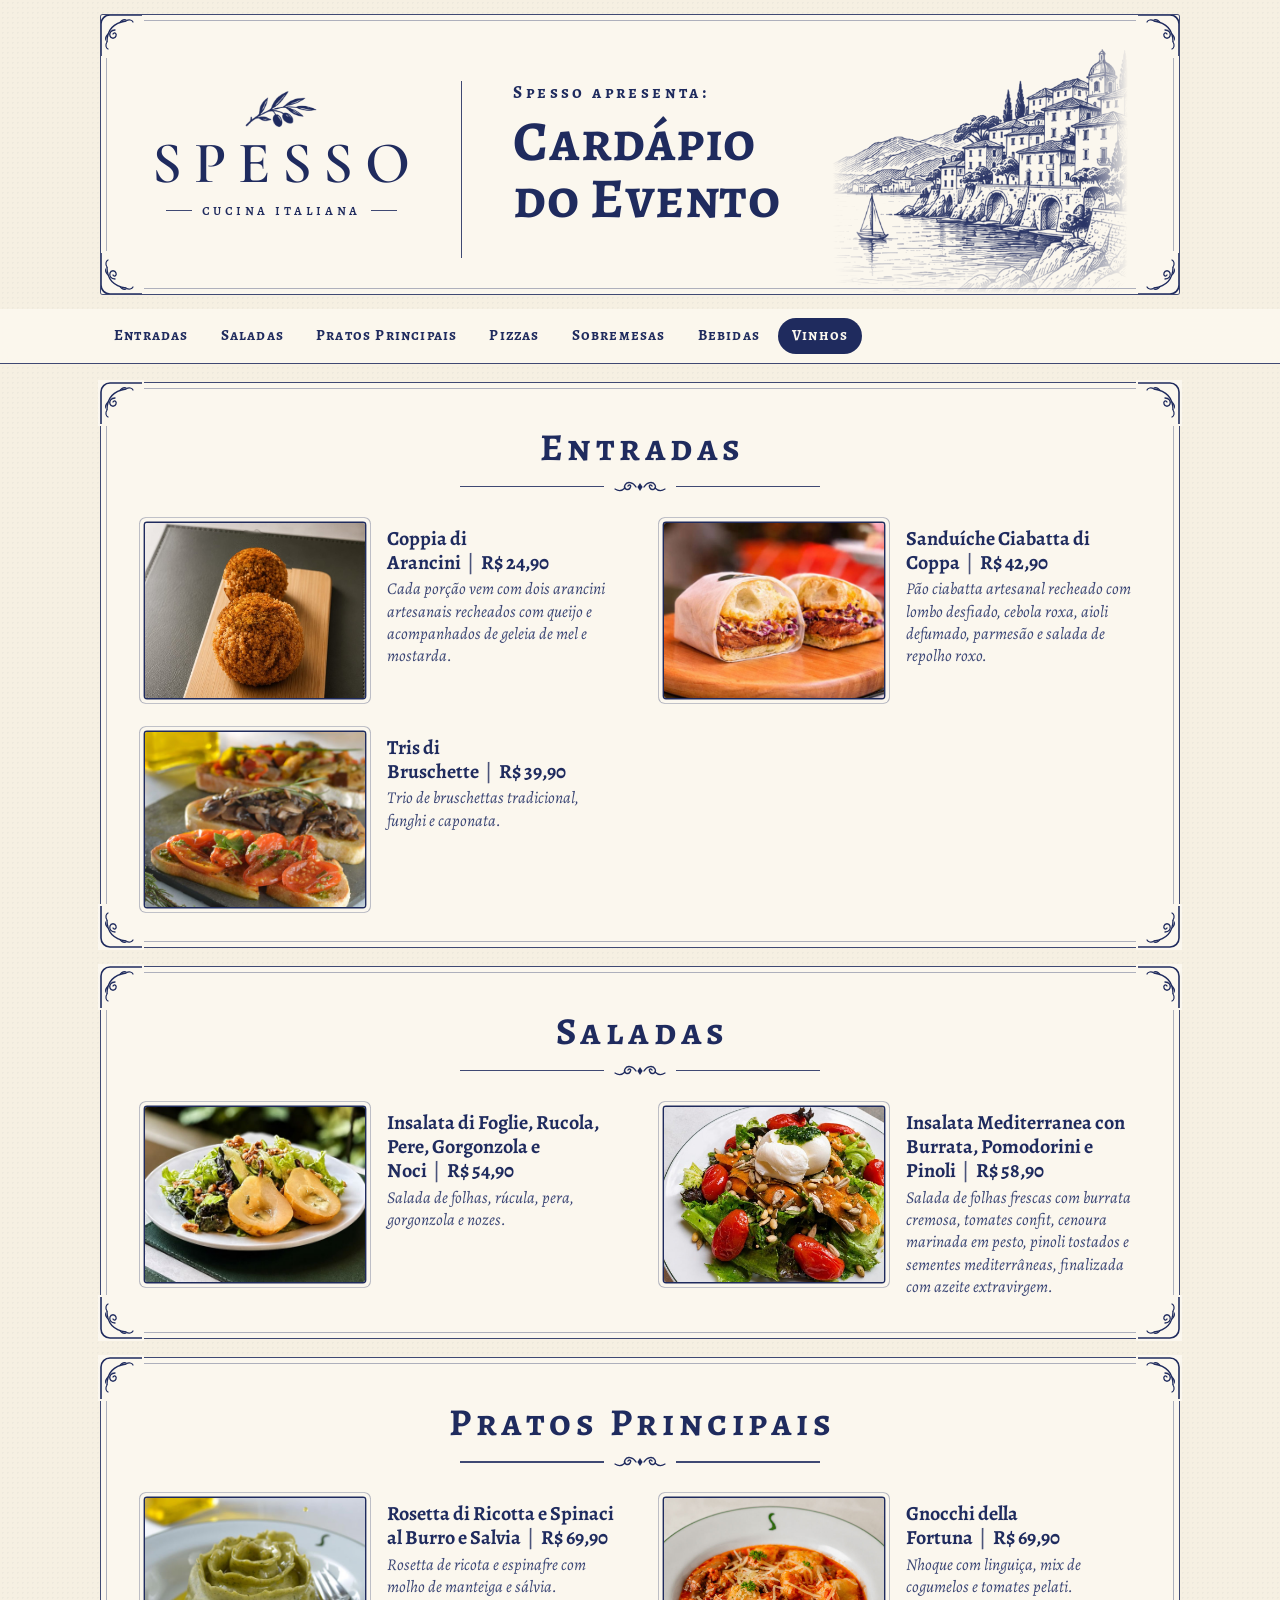
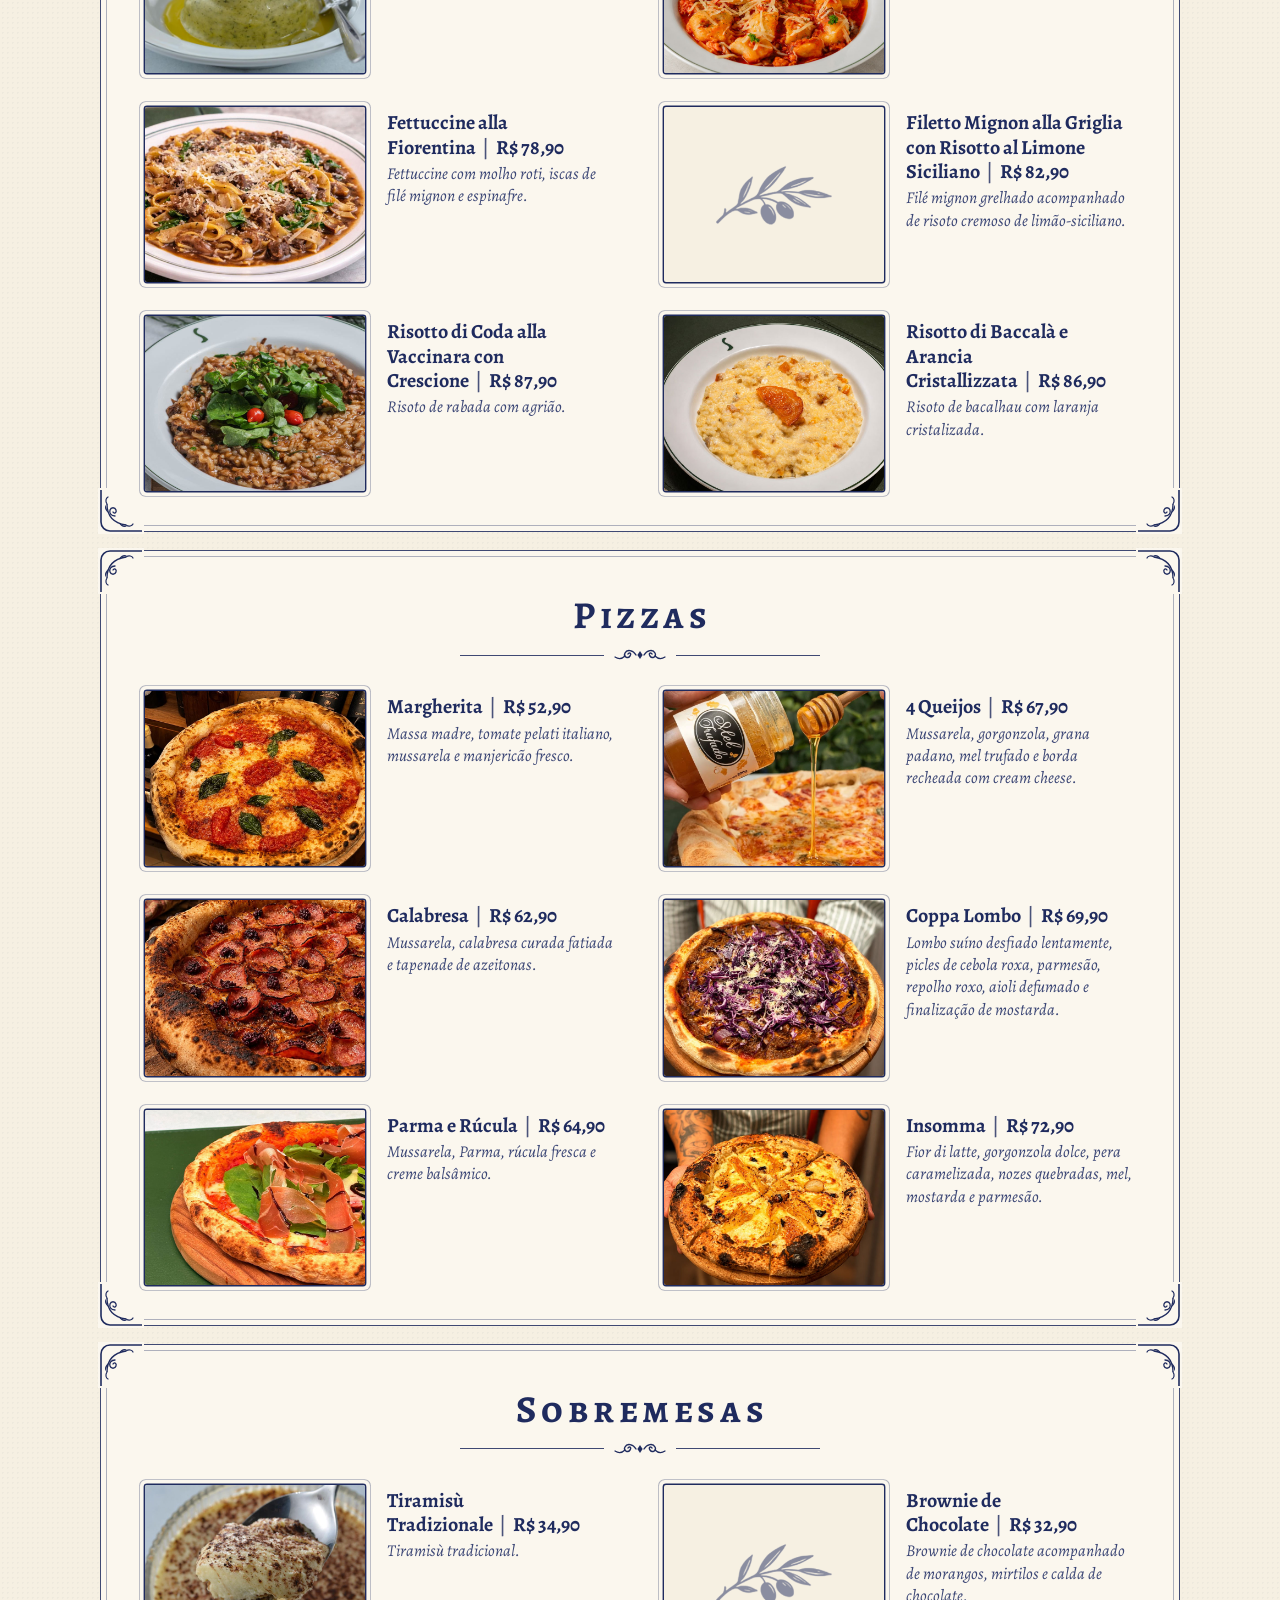
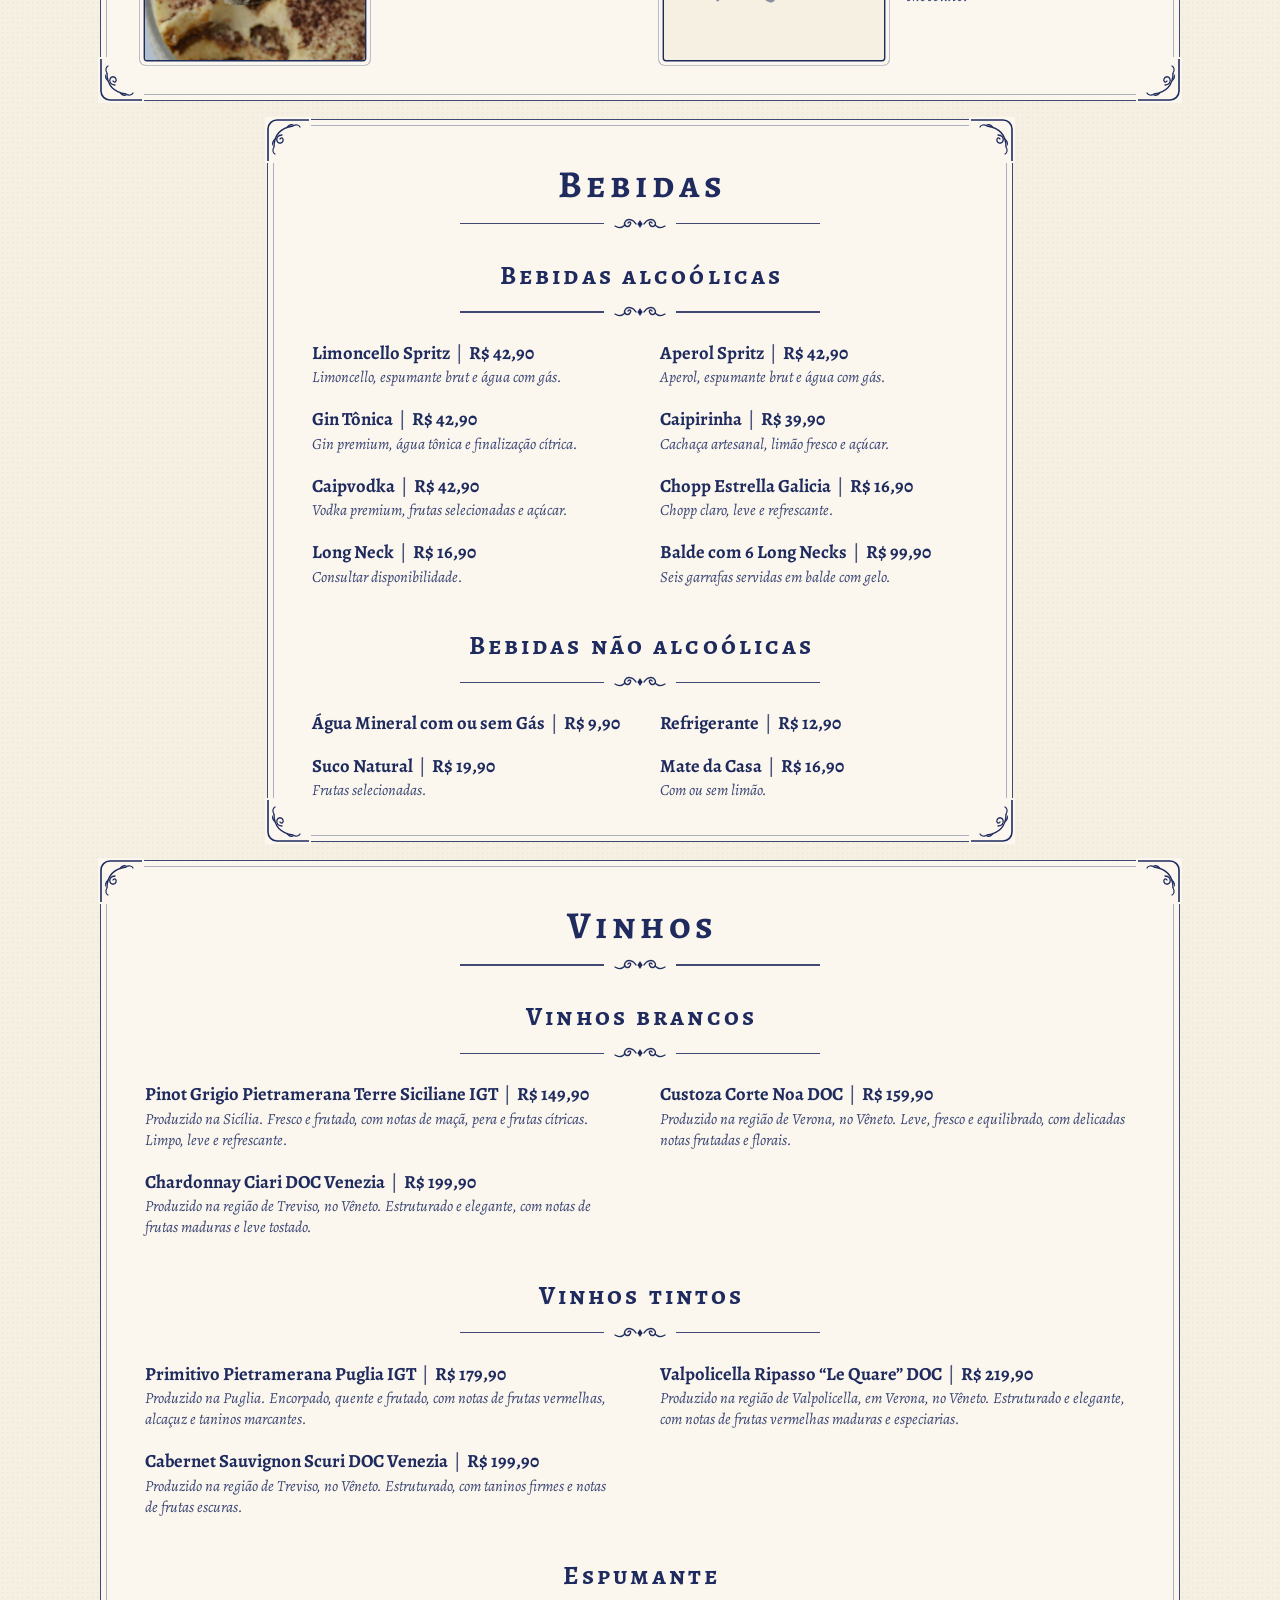
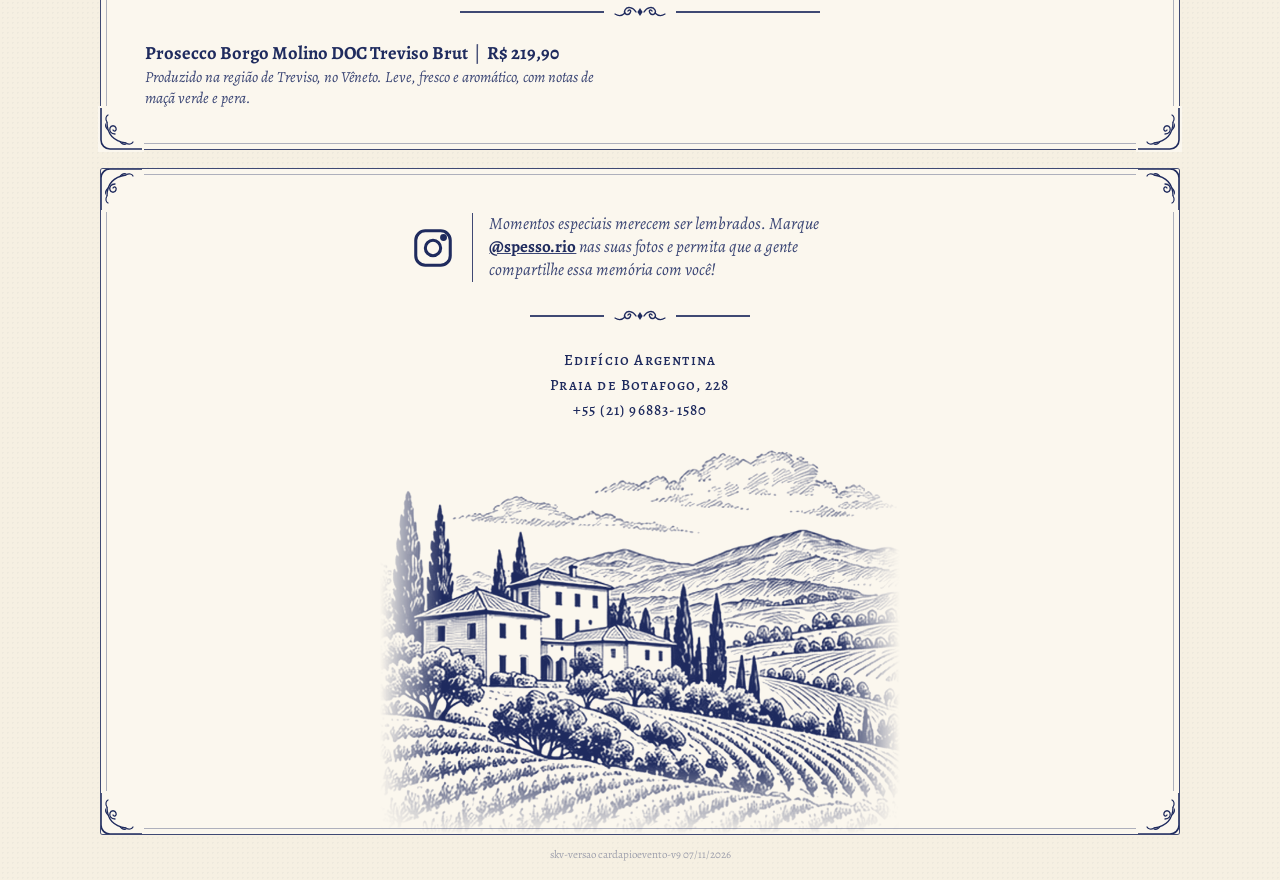
==== cardapioevento/index.html @ ce9cac27 "Cardápio do evento: no computador a capa vira faixa baixa e o menu aparece na primeira tela Co-Autho" ====
<!DOCTYPE html>
<html lang="pt-BR">
<head>
<meta charset="UTF-8"/>
<meta name="viewport" content="width=device-width,initial-scale=1,viewport-fit=cover"/>
<title>Cardápio do Evento · Spesso Cucina</title>
<meta name="description" content="Cardápio do evento no Spesso Cucina Italiana — entradas, saladas, pratos principais, pizzas, sobremesas, bebidas e vinhos."/>
<meta property="og:title" content="Cardápio do Evento · Spesso Cucina Italiana"/>
<meta property="og:description" content="Entradas, saladas, massas, risotos, pizzas, sobremesas, bebidas e vinhos."/>
<meta property="og:image" content="https://spesso.com.br/cardapioevento/img/fettuccine-fiorentina.jpg"/>
<meta name="theme-color" content="#FBF7EE"/>
<link rel="icon" href="data:image/svg+xml,<svg xmlns='http://www.w3.org/2000/svg' viewBox='0 0 100 100'><text y='.9em' font-size='90'>🍋</text></svg>"/>
<link rel="preconnect" href="https://fonts.googleapis.com"/>
<link rel="preconnect" href="https://fonts.gstatic.com" crossorigin/>
<link href="https://fonts.googleapis.com/css2?family=Alegreya:ital,wght@0,500;0,700;1,400;1,500&family=Alegreya+SC:wght@500;700&family=Cormorant+Garamond:wght@600&display=swap" rel="stylesheet"/>
<style>
:root{
  --ink:#1F2B5E; --ink-soft:#3B4675; --paper:#FBF7EE; --paper-2:#F6F0E2; --rule:rgba(31,43,94,.85);
}
*{box-sizing:border-box;margin:0;padding:0;}
html{scroll-behavior:smooth;scroll-padding-top:62px;-webkit-text-size-adjust:100%;}
body{font-family:'Alegreya',Georgia,serif;background:var(--paper-2);color:var(--ink);line-height:1.4;-webkit-tap-highlight-color:transparent;
  background-image:radial-gradient(rgba(31,43,94,.035) 1px,transparent 1px);background-size:5px 5px;}
a{color:inherit;}
img{display:block;max-width:100%;height:auto;}
svg{display:block;}
.vh{position:absolute;width:1px;height:1px;overflow:hidden;clip:rect(0 0 0 0);white-space:nowrap;}

/* ---------- painel com moldura, como as colunas do impresso ---------- */
.painel{position:relative;background:var(--paper);border:1.6px solid var(--rule);border-radius:3px;
  margin:0 auto;padding:44px clamp(18px,4vw,44px) 40px;max-width:1080px;}
.painel::before{content:"";position:absolute;inset:5px;border:.6px solid rgba(31,43,94,.35);pointer-events:none;border-radius:2px;}
.canto{position:absolute;width:46px;height:46px;color:var(--ink);background:var(--paper);}
.canto.tl{top:-3px;left:-3px;} .canto.tr{top:-3px;right:-3px;transform:scaleX(-1);}
.canto.bl{bottom:-3px;left:-3px;transform:scaleY(-1);} .canto.br{bottom:-3px;right:-3px;transform:scale(-1);}

.divisor{display:flex;align-items:center;gap:10px;color:var(--ink);margin:10px auto 0;max-width:360px;}
.divisor::before,.divisor::after{content:"";flex:1;height:1.4px;background:var(--rule);}
.divisor svg{width:52px;height:16px;flex:none;}

/* ---------- capa ---------- */
.capa{padding:14px 12px 0;}
.capa .painel{text-align:center;padding:40px 18px 0;overflow:hidden;}
.oliveira{width:104px;margin:0 auto 6px;}
.marca{font-family:'Cormorant Garamond',serif;font-weight:600;font-size:clamp(46px,12vw,72px);letter-spacing:.2em;line-height:1;margin-right:-.2em;}
.sub{display:flex;align-items:center;justify-content:center;gap:10px;font-family:'Alegreya SC',serif;font-weight:500;
  font-size:clamp(13px,3.4vw,16px);letter-spacing:.24em;margin-top:6px;}
.sub::before,.sub::after{content:"";width:26px;height:1.2px;background:var(--rule);}
.capa .divisor{margin-top:26px;max-width:220px;}
.apresenta{font-family:'Alegreya SC',serif;font-weight:700;font-size:clamp(14px,3.6vw,17px);letter-spacing:.2em;margin-top:26px;}
.capa h1{font-family:'Alegreya SC',serif;font-weight:700;font-size:clamp(40px,11vw,68px);line-height:1.02;letter-spacing:.01em;margin-top:14px;}
.vila{width:min(560px,108%);max-width:none;margin:18px 0 0 50%;transform:translateX(-50%);
  -webkit-mask-image:linear-gradient(to right,transparent,#000 14%,#000 86%,transparent),linear-gradient(to bottom,#000 80%,transparent);
  -webkit-mask-composite:source-in;mask-image:linear-gradient(to right,transparent,#000 14%,#000 86%,transparent),linear-gradient(to bottom,#000 80%,transparent);mask-composite:intersect;}

/* computador: capa vira uma faixa baixa, com o cardápio logo abaixo */
@media(min-width:860px){
  .capa .painel{display:grid;grid-template-columns:1fr auto 1.15fr;align-items:center;column-gap:clamp(24px,4vw,56px);
    padding:30px clamp(28px,4vw,56px) 0;min-height:0;}
  .capa .cm{padding-bottom:30px;}
  .capa .oliveira{width:78px;}
  .capa .marca{font-size:clamp(46px,4.6vw,62px);}
  .capa .sub{white-space:nowrap;font-size:clamp(11px,1.15vw,15px);}
  .capa .d1,.capa .d2{display:none;}
  .capa .ct{padding:0 0 30px clamp(24px,4vw,56px);border-left:1.4px solid var(--rule);text-align:left;}
  .capa .apresenta{margin-top:0;}
  .capa h1{font-size:clamp(40px,4.4vw,58px);margin-top:8px;}
  .capa .vila{grid-column:3;grid-row:1;justify-self:end;align-self:end;width:min(330px,100%);margin:0;transform:none;opacity:.95;}
  .capa .ct{grid-column:2;grid-row:1;}
  .capa .cm{grid-column:1;grid-row:1;}
}
@media(min-width:860px) and (max-width:1060px){.capa .vila{width:min(260px,100%);}}

/* ---------- abas ---------- */
.abas{position:sticky;top:0;z-index:20;background:rgba(251,247,238,.95);backdrop-filter:blur(8px);-webkit-backdrop-filter:blur(8px);
  border-bottom:1.4px solid var(--rule);margin-top:14px;}
.abas .in{max-width:1104px;margin:0 auto;display:flex;gap:4px;overflow-x:auto;padding:9px 12px;scrollbar-width:none;}
.abas .in::-webkit-scrollbar{display:none;}
.abas a{flex:none;text-decoration:none;font-family:'Alegreya SC',serif;font-weight:700;font-size:15px;letter-spacing:.08em;
  padding:6px 13px 7px;border-radius:999px;border:1.2px solid transparent;white-space:nowrap;transition:background .15s ease,color .15s ease;}
.abas a.on{background:var(--ink);color:var(--paper);}
@media(hover:hover){.abas a:not(.on):hover{border-color:var(--ink);}}

/* ---------- seções ---------- */
main{padding:18px 12px 0;display:flex;flex-direction:column;gap:18px;}
.titulo{text-align:center;}
.titulo h2{font-family:'Alegreya SC',serif;font-weight:700;font-size:clamp(28px,7.4vw,38px);letter-spacing:.12em;line-height:1.1;margin-right:-.12em;}
.titulo + .lista{margin-top:28px;}
.subtitulo{margin-top:40px;}
.subtitulo h3{font-family:'Alegreya SC',serif;font-weight:700;font-size:clamp(21px,5.6vw,26px);letter-spacing:.12em;text-align:center;margin-right:-.12em;}
.subtitulo + .lista{margin-top:22px;}

.lista{display:grid;grid-template-columns:1fr;gap:30px;}
@media(min-width:720px){.lista{grid-template-columns:1fr 1fr;gap:34px 40px;}}
.lista.texto{gap:18px;}
@media(min-width:720px){.lista.texto{gap:20px 40px;}}

.prato .foto{position:relative;aspect-ratio:800/637;overflow:hidden;border-radius:2px;margin-bottom:12px;
  box-shadow:0 0 0 1.4px var(--ink),0 0 0 5px var(--paper),0 0 0 5.8px rgba(31,43,94,.35);}
.prato .foto img{width:100%;height:100%;object-fit:cover;}
.prato h4{font-weight:700;font-size:20px;line-height:1.22;}
.prato h4 .pr{white-space:nowrap;}
.prato h4 .sep{font-weight:500;margin:0 .32em;opacity:.8;}
.prato p{font-style:italic;font-size:16.5px;line-height:1.35;color:var(--ink-soft);margin-top:3px;}
.lista.texto .prato h4{font-size:18.5px;}
.lista.texto .prato p{font-size:15.5px;}
.prato .foto.vazia{display:none;}

/* computador: linhas de cardápio em duas colunas, foto ao lado do texto */
@media(min-width:860px){
  .lista.fotos{grid-template-columns:1fr 1fr;gap:34px 48px;}
  .lista.fotos .prato{display:grid;grid-template-columns:clamp(170px,19vw,220px) 1fr;grid-template-rows:auto 1fr;column-gap:22px;align-items:start;}
  .lista.fotos .prato .foto{grid-row:1 / span 2;margin:0;}
  .lista.fotos .prato h4,.lista.fotos .prato p{grid-column:2;}
  .lista.fotos .prato h4{padding-top:4px;}
  .prato .foto.vazia{display:flex;align-items:center;justify-content:center;background:var(--paper-2);}
  .prato .foto.vazia img{width:58%;height:auto;opacity:.5;object-fit:contain;}
}

/* ---------- rodapé ---------- */
.fecho{padding:18px 12px calc(18px + env(safe-area-inset-bottom));}
.fecho .painel{text-align:center;padding-bottom:0;overflow:hidden;}
.insta{display:flex;align-items:center;justify-content:center;gap:16px;max-width:460px;margin:0 auto;text-align:left;
  font-style:italic;font-size:17px;line-height:1.35;color:var(--ink-soft);}
.insta svg{width:46px;height:46px;flex:none;color:var(--ink);}
.insta b{font-style:normal;font-weight:700;color:var(--ink);}
.insta .barra{width:1.4px;align-self:stretch;background:var(--rule);flex:none;}
.endereco{font-family:'Alegreya SC',serif;font-weight:500;letter-spacing:.08em;font-size:15px;margin-top:26px;display:flex;flex-direction:column;gap:4px;}
.endereco a{text-decoration:none;}
.vinhedo{width:min(520px,112%);max-width:none;margin:18px 0 0 50%;transform:translateX(-50%);
  -webkit-mask-image:linear-gradient(to right,transparent,#000 12%,#000 88%,transparent),linear-gradient(to bottom,#000 82%,transparent);
  -webkit-mask-composite:source-in;mask-image:linear-gradient(to right,transparent,#000 12%,#000 88%,transparent),linear-gradient(to bottom,#000 82%,transparent);mask-composite:intersect;}
.ver{text-align:center;font-size:11px;opacity:.4;margin-top:12px;}
</style>
</head>
<body>

<!-- ornamentos reutilizados -->
<svg width="0" height="0" style="position:absolute" aria-hidden="true">
  <defs>
    <symbol id="canto" viewBox="0 0 46 46">
      <path d="M3 44V12C3 7 7 3 12 3h32" fill="none" stroke="currentColor" stroke-width="1.6"/>
      <path d="M9 30c0-11 6-19 19-21" fill="none" stroke="currentColor" stroke-width="1.3"/>
      <path d="M17 18c-4 0-6 3-5 6s5 3 6 0-2-4-3-2" fill="none" stroke="currentColor" stroke-width="1.3" stroke-linecap="round"/>
      <path d="M9 30c-2 3-1 6 1 7M28 9c3-2 6-1 7 1" fill="none" stroke="currentColor" stroke-width="1.2" stroke-linecap="round"/>
      <path d="M21 11c2-4 6-5 8-3-3 0-5 1-8 3zM11 21c-4 2-5 6-3 8 0-3 1-5 3-8z" fill="currentColor"/>
    </symbol>
    <symbol id="flor" viewBox="0 0 52 16">
      <path d="M26 4l2.6 4L26 12l-2.6-4z" fill="currentColor"/>
      <path d="M22 8c-3-5-9-6-11-2s3 6 5 3-1-4-2-2" fill="none" stroke="currentColor" stroke-width="1.4" stroke-linecap="round"/>
      <path d="M30 8c3-5 9-6 11-2s-3 6-5 3 1-4 2-2" fill="none" stroke="currentColor" stroke-width="1.4" stroke-linecap="round"/>
      <path d="M11 9c-3 3-7 3-10 1M41 9c3 3 7 3 10 1" fill="none" stroke="currentColor" stroke-width="1.2" stroke-linecap="round"/>
    </symbol>
  </defs>
</svg>

<header class="capa">
  <div class="painel">
    <div class="cm">
      <img class="oliveira" src="img/oliveira.png" alt="" width="444" height="234"/>
      <div class="marca" aria-label="Spesso">SPESSO</div>
      <div class="sub">cucina italiana</div>
    </div>
    <div class="divisor d1"><svg><use href="#flor"/></svg></div>
    <div class="ct">
      <div class="apresenta">Spesso apresenta:</div>
      <h1>Cardápio<br/>do Evento</h1>
    </div>
    <div class="divisor d2" style="margin-top:20px"><svg><use href="#flor"/></svg></div>
    <img class="vila" src="img/vila.png" alt="Ilustração de uma vila italiana à beira-mar" width="900" height="756"/>
  </div>
</header>

<nav class="abas" aria-label="Categorias"><div class="in" id="abas"></div></nav>

<main id="cardapio"></main>

<footer class="fecho">
  <div class="painel">
    <div class="insta">
      <svg viewBox="0 0 24 24" fill="none" stroke="currentColor" stroke-width="1.6" aria-hidden="true"><rect x="3" y="3" width="18" height="18" rx="5"/><circle cx="12" cy="12" r="4"/><circle cx="17.5" cy="6.5" r="1" fill="currentColor"/></svg>
      <span class="barra"></span>
      <span>Momentos especiais merecem ser lembrados. Marque <a href="https://www.instagram.com/spesso.rio/" target="_blank" rel="noopener"><b>@spesso.rio</b></a> nas suas fotos e permita que a gente compartilhe essa memória com você!</span>
    </div>
    <div class="divisor" style="margin-top:26px;max-width:220px"><svg><use href="#flor"/></svg></div>
    <div class="endereco">
      <span>Edifício Argentina</span><span>Praia de Botafogo, 228</span>
      <a href="tel:+5521968831580">+55 (21) 96883-1580</a>
    </div>
    <img class="vinhedo" src="img/vinhedo.png" alt="Ilustração de um vinhedo italiano" width="896" height="680" loading="lazy"/>
  </div>
  <div class="ver">skv-versao cardapioevento-v9 07/11/2026</div>
</footer>

<script>
/* foto: nome do arquivo em img/ (sem foto = null) */
const CARDAPIO = [
  { cat:'Entradas', grupos:[{ itens:[
    ['arancini-sem-folhas','Coppia di Arancini',24.90,'Cada porção vem com dois arancini artesanais recheados com queijo e acompanhados de geleia de mel e mostarda.'],
    ['ciabatta','Sanduíche Ciabatta di Coppa',42.90,'Pão ciabatta artesanal recheado com lombo desfiado, cebola roxa, aioli defumado, parmesão e salada de repolho roxo.'],
    ['bruschette','Tris di Bruschette',39.90,'Trio de bruschettas tradicional, funghi e caponata.'],
  ]}]},
  { cat:'Saladas', grupos:[{ itens:[
    ['insalata-foglie','Insalata di Foglie, Rucola, Pere, Gorgonzola e Noci',54.90,'Salada de folhas, rúcula, pera, gorgonzola e nozes.'],
    ['insalata-mediterranea','Insalata Mediterranea con Burrata, Pomodorini e Pinoli',58.90,'Salada de folhas frescas com burrata cremosa, tomates confit, cenoura marinada em pesto, pinoli tostados e sementes mediterrâneas, finalizada com azeite extravirgem.'],
  ]}]},
  { cat:'Pratos Principais', grupos:[{ itens:[
    ['rosetta','Rosetta di Ricotta e Spinaci al Burro e Salvia',69.90,'Rosetta de ricota e espinafre com molho de manteiga e sálvia.'],
    ['gnocchi','Gnocchi della Fortuna',69.90,'Nhoque com linguiça, mix de cogumelos e tomates pelati.'],
    ['fettuccine-fiorentina','Fettuccine alla Fiorentina',78.90,'Fettuccine com molho roti, iscas de filé mignon e espinafre.'],
    [null,'Filetto Mignon alla Griglia con Risotto al Limone Siciliano',82.90,'Filé mignon grelhado acompanhado de risoto cremoso de limão-siciliano.'],
    ['risotto-coda','Risotto di Coda alla Vaccinara con Crescione',87.90,'Risoto de rabada com agrião.'],
    ['risotto-baccala','Risotto di Baccalà e Arancia Cristallizzata',86.90,'Risoto de bacalhau com laranja cristalizada.'],
  ]}]},
  { cat:'Pizzas', grupos:[{ itens:[
    ['pizza-margherita','Margherita',52.90,'Massa madre, tomate pelati italiano, mussarela e manjericão fresco.'],
    ['pizza-4formaggi','4 Queijos',67.90,'Mussarela, gorgonzola, grana padano, mel trufado e borda recheada com cream cheese.'],
    ['pizza-calabresa','Calabresa',62.90,'Mussarela, calabresa curada fatiada e tapenade de azeitonas.'],
    ['pizza-maiale','Coppa Lombo',69.90,'Lombo suíno desfiado lentamente, picles de cebola roxa, parmesão, repolho roxo, aioli defumado e finalização de mostarda.'],
    ['pizza-parma','Parma e Rúcula',64.90,'Mussarela, Parma, rúcula fresca e creme balsâmico.'],
    ['pizza-insomma','Insomma',72.90,'Fior di latte, gorgonzola dolce, pera caramelizada, nozes quebradas, mel, mostarda e parmesão.'],
  ]}]},
  { cat:'Sobremesas', grupos:[{ itens:[
    ['tiramisu','Tiramisù Tradizionale',34.90,'Tiramisù tradicional.'],
    [null,'Brownie de Chocolate',32.90,'Brownie de chocolate acompanhado de morangos, mirtilos e calda de chocolate.'],
  ]}]},
  { cat:'Bebidas', grupos:[
    { nome:'Bebidas alcoólicas', itens:[
      [null,'Limoncello Spritz',42.90,'Limoncello, espumante brut e água com gás.'],
      [null,'Aperol Spritz',42.90,'Aperol, espumante brut e água com gás.'],
      [null,'Gin Tônica',42.90,'Gin premium, água tônica e finalização cítrica.'],
      [null,'Caipirinha',39.90,'Cachaça artesanal, limão fresco e açúcar.'],
      [null,'Caipvodka',42.90,'Vodka premium, frutas selecionadas e açúcar.'],
      [null,'Chopp Estrella Galicia',16.90,'Chopp claro, leve e refrescante.'],
      [null,'Long Neck',16.90,'Consultar disponibilidade.'],
      [null,'Balde com 6 Long Necks',99.90,'Seis garrafas servidas em balde com gelo.'],
    ]},
    { nome:'Bebidas não alcoólicas', itens:[
      [null,'Água Mineral com ou sem Gás',9.90,''],
      [null,'Refrigerante',12.90,''],
      [null,'Suco Natural',19.90,'Frutas selecionadas.'],
      [null,'Mate da Casa',16.90,'Com ou sem limão.'],
    ]},
  ]},
  { cat:'Vinhos', grupos:[
    { nome:'Vinhos brancos', itens:[
      [null,'Pinot Grigio Pietramerana Terre Siciliane IGT',149.90,'Produzido na Sicília. Fresco e frutado, com notas de maçã, pera e frutas cítricas. Limpo, leve e refrescante.'],
      [null,'Custoza Corte Noa DOC',159.90,'Produzido na região de Verona, no Vêneto. Leve, fresco e equilibrado, com delicadas notas frutadas e florais.'],
      [null,'Chardonnay Ciari DOC Venezia',199.90,'Produzido na região de Treviso, no Vêneto. Estruturado e elegante, com notas de frutas maduras e leve tostado.'],
    ]},
    { nome:'Vinhos tintos', itens:[
      [null,'Primitivo Pietramerana Puglia IGT',179.90,'Produzido na Puglia. Encorpado, quente e frutado, com notas de frutas vermelhas, alcaçuz e taninos marcantes.'],
      [null,'Valpolicella Ripasso “Le Quare” DOC',219.90,'Produzido na região de Valpolicella, em Verona, no Vêneto. Estruturado e elegante, com notas de frutas vermelhas maduras e especiarias.'],
      [null,'Cabernet Sauvignon Scuri DOC Venezia',199.90,'Produzido na região de Treviso, no Vêneto. Estruturado, com taninos firmes e notas de frutas escuras.'],
    ]},
    { nome:'Espumante', itens:[
      [null,'Prosecco Borgo Molino DOC Treviso Brut',219.90,'Produzido na região de Treviso, no Vêneto. Leve, fresco e aromático, com notas de maçã verde e pera.'],
    ]},
  ]},
];

const brl = v => 'R$ ' + v.toFixed(2).replace('.', ',');
const slug = s => s.toLowerCase().normalize('NFD').replace(/[̀-ͯ]/g,'').replace(/\s+/g,'-');
const esc = s => s.replace(/&/g,'&amp;').replace(/</g,'&lt;');
const flor = '<div class="divisor"><svg><use href="#flor"/></svg></div>';
const cantos = ['tl','tr','bl','br'].map(c => `<svg class="canto ${c}" aria-hidden="true"><use href="#canto"/></svg>`).join('');

const prato = (comFoto) => ([foto,nome,preco,desc]) => `
  <article class="prato">
    ${foto ? `<div class="foto"><img src="img/${foto}.jpg" alt="${esc(nome)}" loading="lazy" width="800" height="637"/></div>`
           : (comFoto ? `<div class="foto vazia" aria-hidden="true"><img src="img/oliveira.png" alt="" loading="lazy" width="444" height="234"/></div>` : '')}
    <h4>${esc(nome)}<span class="sep">|</span><span class="pr">${brl(preco)}</span></h4>
    ${desc ? `<p>${esc(desc)}</p>` : ''}
  </article>`;

document.getElementById('cardapio').innerHTML = CARDAPIO.map(s => `
  <section class="painel" id="${slug(s.cat)}">${cantos}
    <div class="titulo"><h2>${esc(s.cat)}</h2>${flor}</div>
    ${s.grupos.map(g => {
      const temFoto = g.itens.some(i => i[0]);
      return (g.nome ? `<div class="subtitulo"><h3>${esc(g.nome)}</h3>${flor}</div>` : '') +
        `<div class="lista ${temFoto ? 'fotos' : 'texto'}">${g.itens.map(prato(temFoto)).join('')}</div>`;
    }).join('')}
  </section>`).join('');
document.querySelectorAll('.capa .painel, .fecho .painel').forEach(p => p.insertAdjacentHTML('afterbegin', cantos));
/* tira o primeiro subtítulo do topo colado ao título */
document.querySelectorAll('.titulo + .subtitulo').forEach(s => s.style.marginTop = '26px');

const abas = document.getElementById('abas');
abas.innerHTML = CARDAPIO.map(s => `<a href="#${slug(s.cat)}">${esc(s.cat)}</a>`).join('');
const links = [...abas.querySelectorAll('a')];
const marcar = id => links.forEach(a => {
  const on = a.getAttribute('href') === '#' + id;
  a.classList.toggle('on', on);
  if (on) abas.scrollTo({left: a.offsetLeft - (abas.clientWidth - a.offsetWidth) / 2, behavior:'smooth'});
});
const io = new IntersectionObserver(es => {
  es.filter(e => e.isIntersecting).forEach(e => marcar(e.target.id));
}, {rootMargin:'-70px 0px -65% 0px'});
document.querySelectorAll('main section').forEach(s => io.observe(s));
marcar('entradas');
</script>
</body>
</html>
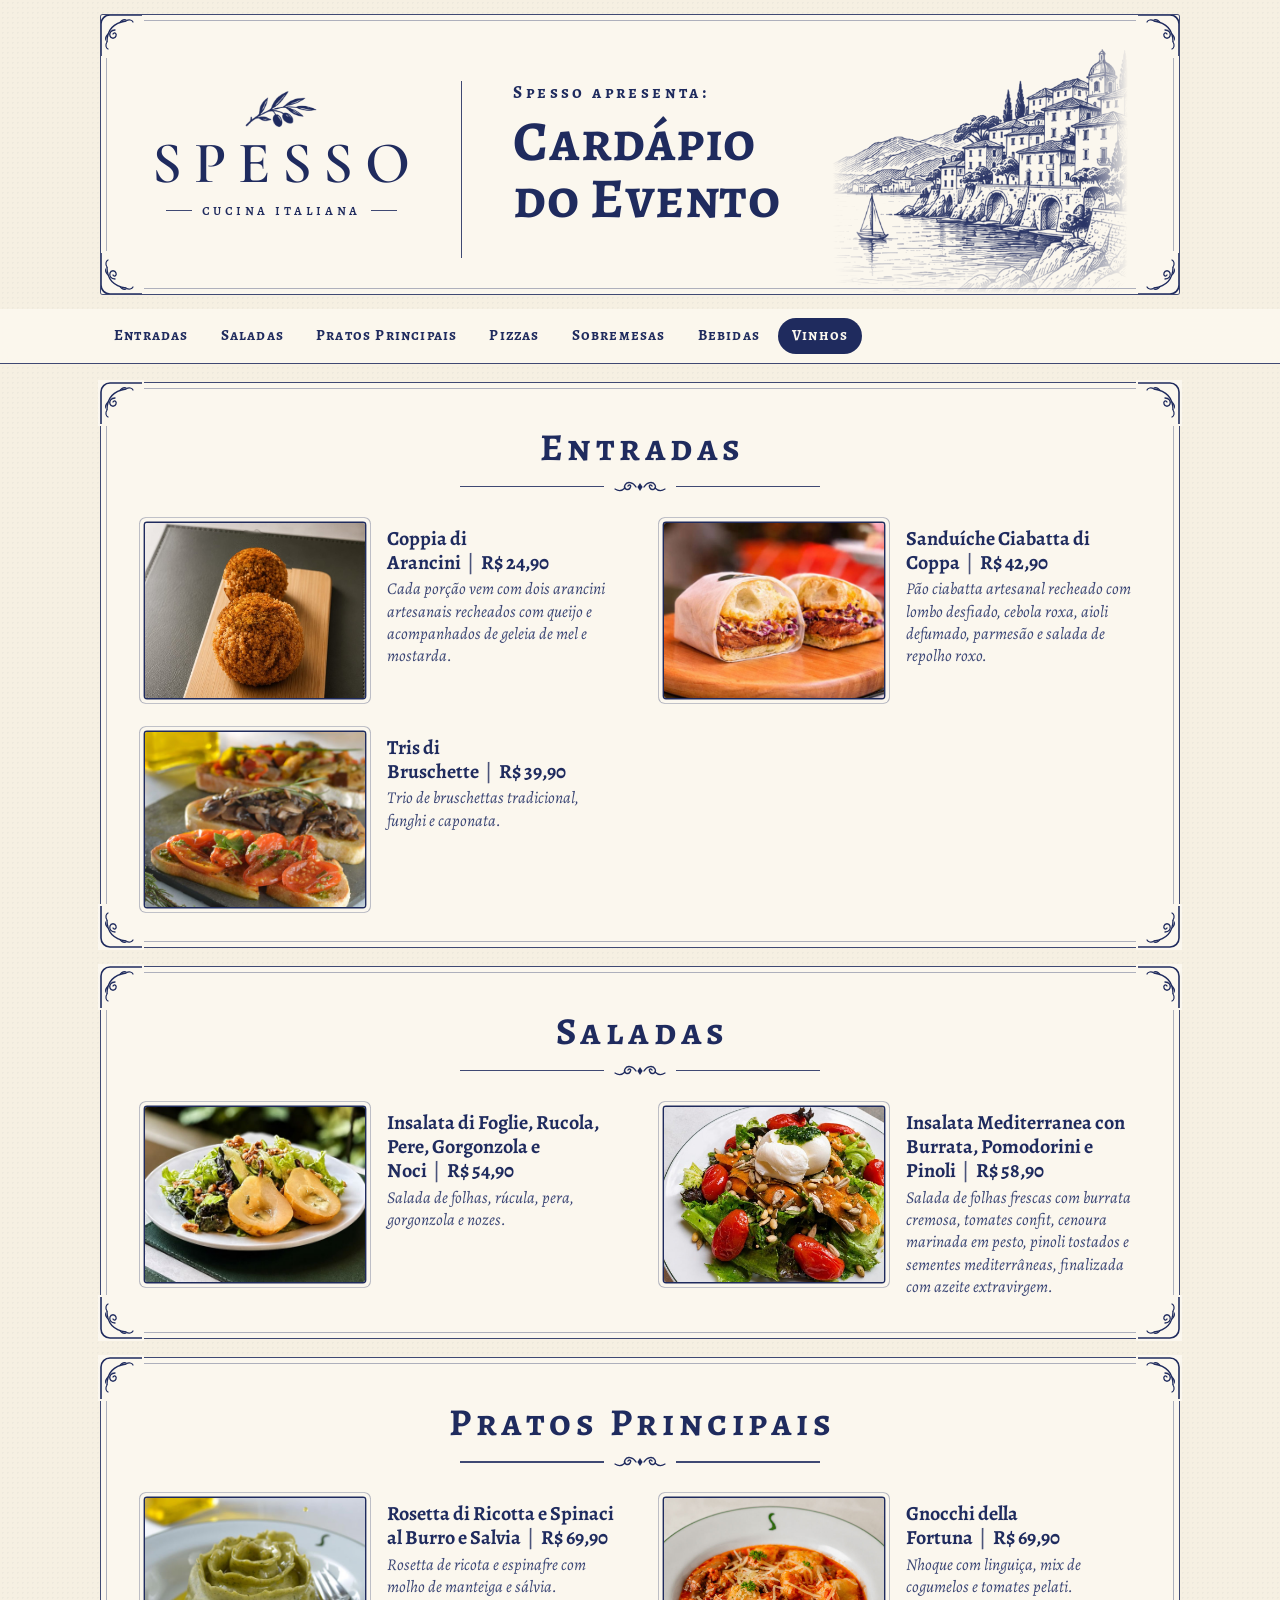
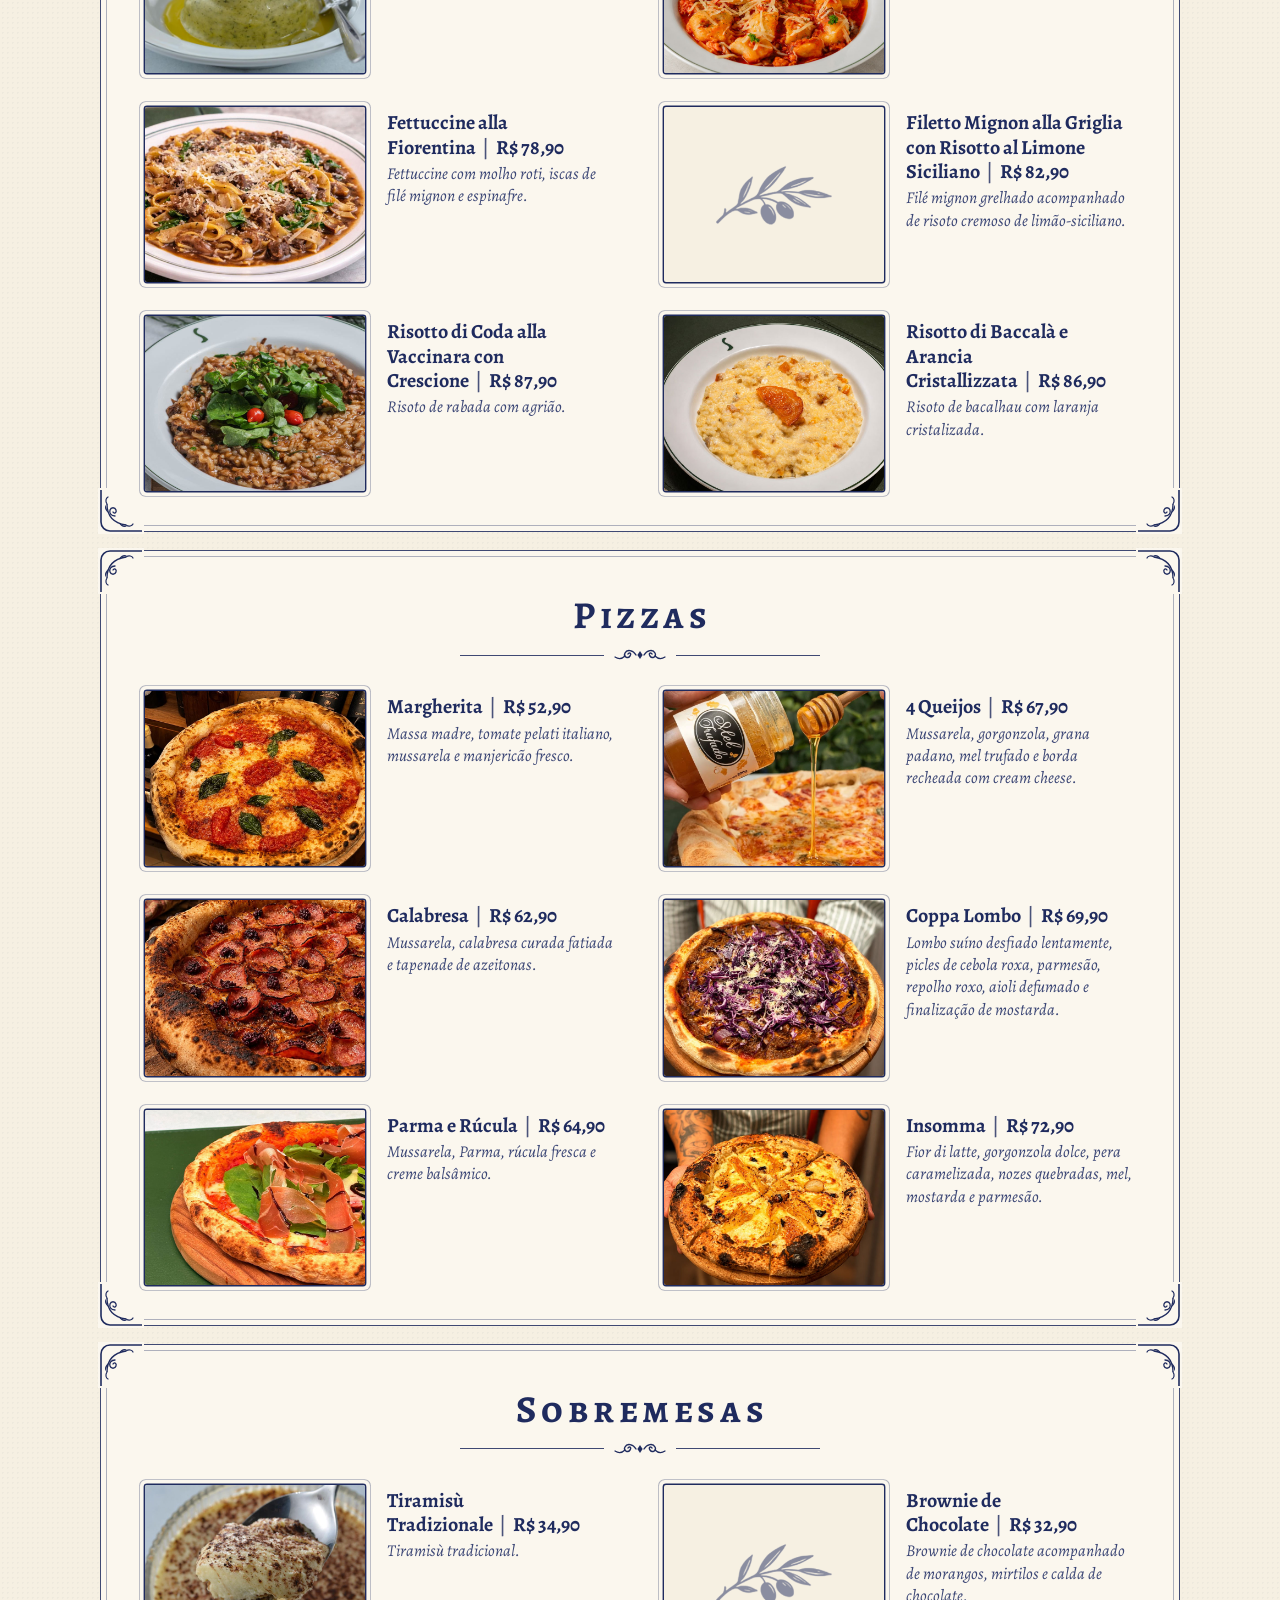
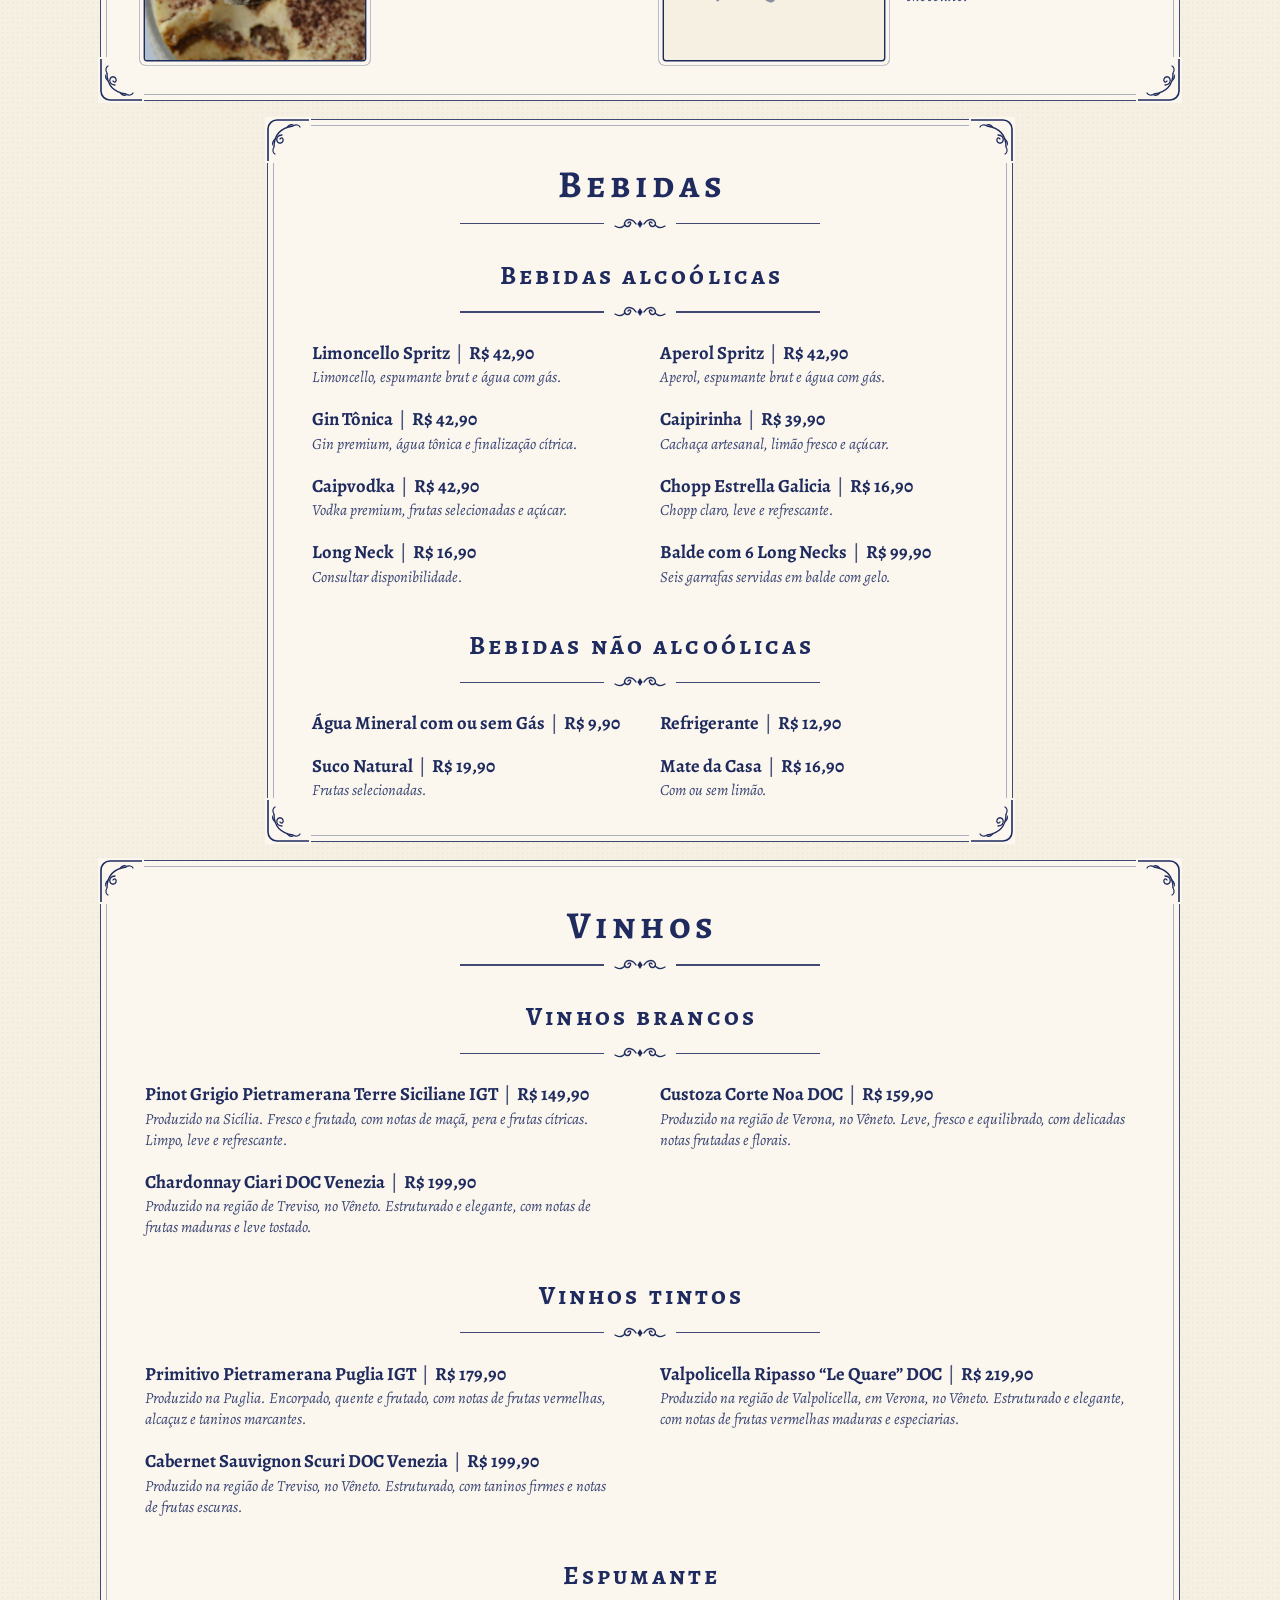
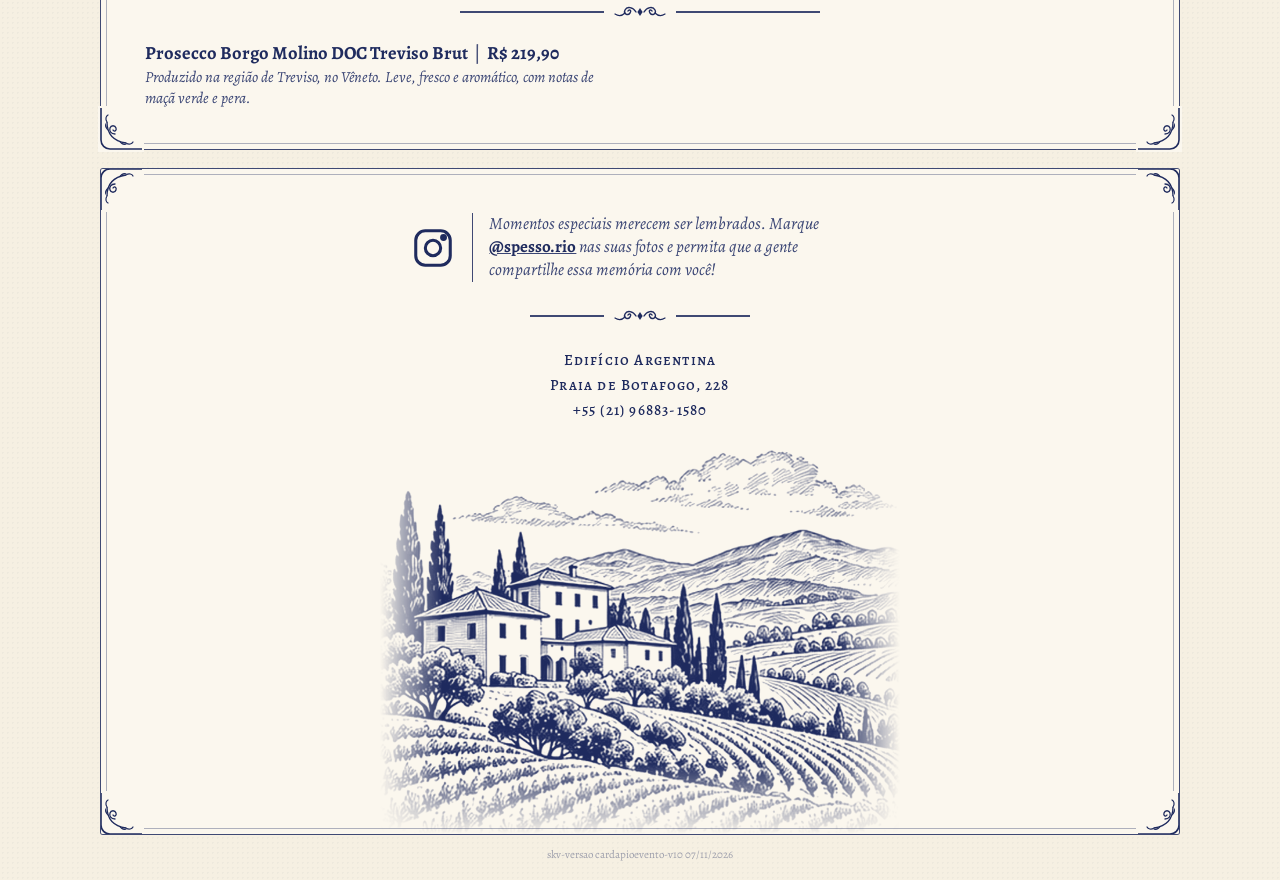
==== commit 7bb6f858: "Cardápio do evento: prato sem foto mostra o ramo de oliveira também no celular Co-Authored-By: Claud" ====
--- a/cardapioevento/index.html
+++ b/cardapioevento/index.html
@@ -104,7 +104,8 @@
 .prato p{font-style:italic;font-size:16.5px;line-height:1.35;color:var(--ink-soft);margin-top:3px;}
 .lista.texto .prato h4{font-size:18.5px;}
 .lista.texto .prato p{font-size:15.5px;}
-.prato .foto.vazia{display:none;}
+.prato .foto.vazia{display:flex;align-items:center;justify-content:center;background:var(--paper-2);}
+.prato .foto.vazia img{width:46%;height:auto;opacity:.5;object-fit:contain;}
 
 /* computador: linhas de cardápio em duas colunas, foto ao lado do texto */
 @media(min-width:860px){
@@ -113,8 +114,7 @@
   .lista.fotos .prato .foto{grid-row:1 / span 2;margin:0;}
   .lista.fotos .prato h4,.lista.fotos .prato p{grid-column:2;}
   .lista.fotos .prato h4{padding-top:4px;}
-  .prato .foto.vazia{display:flex;align-items:center;justify-content:center;background:var(--paper-2);}
-  .prato .foto.vazia img{width:58%;height:auto;opacity:.5;object-fit:contain;}
+  .prato .foto.vazia img{width:58%;}
 }
 
 /* ---------- rodapé ---------- */
@@ -189,7 +189,7 @@
     </div>
     <img class="vinhedo" src="img/vinhedo.png" alt="Ilustração de um vinhedo italiano" width="896" height="680" loading="lazy"/>
   </div>
-  <div class="ver">skv-versao cardapioevento-v9 07/11/2026</div>
+  <div class="ver">skv-versao cardapioevento-v10 07/11/2026</div>
 </footer>
 
 <script>
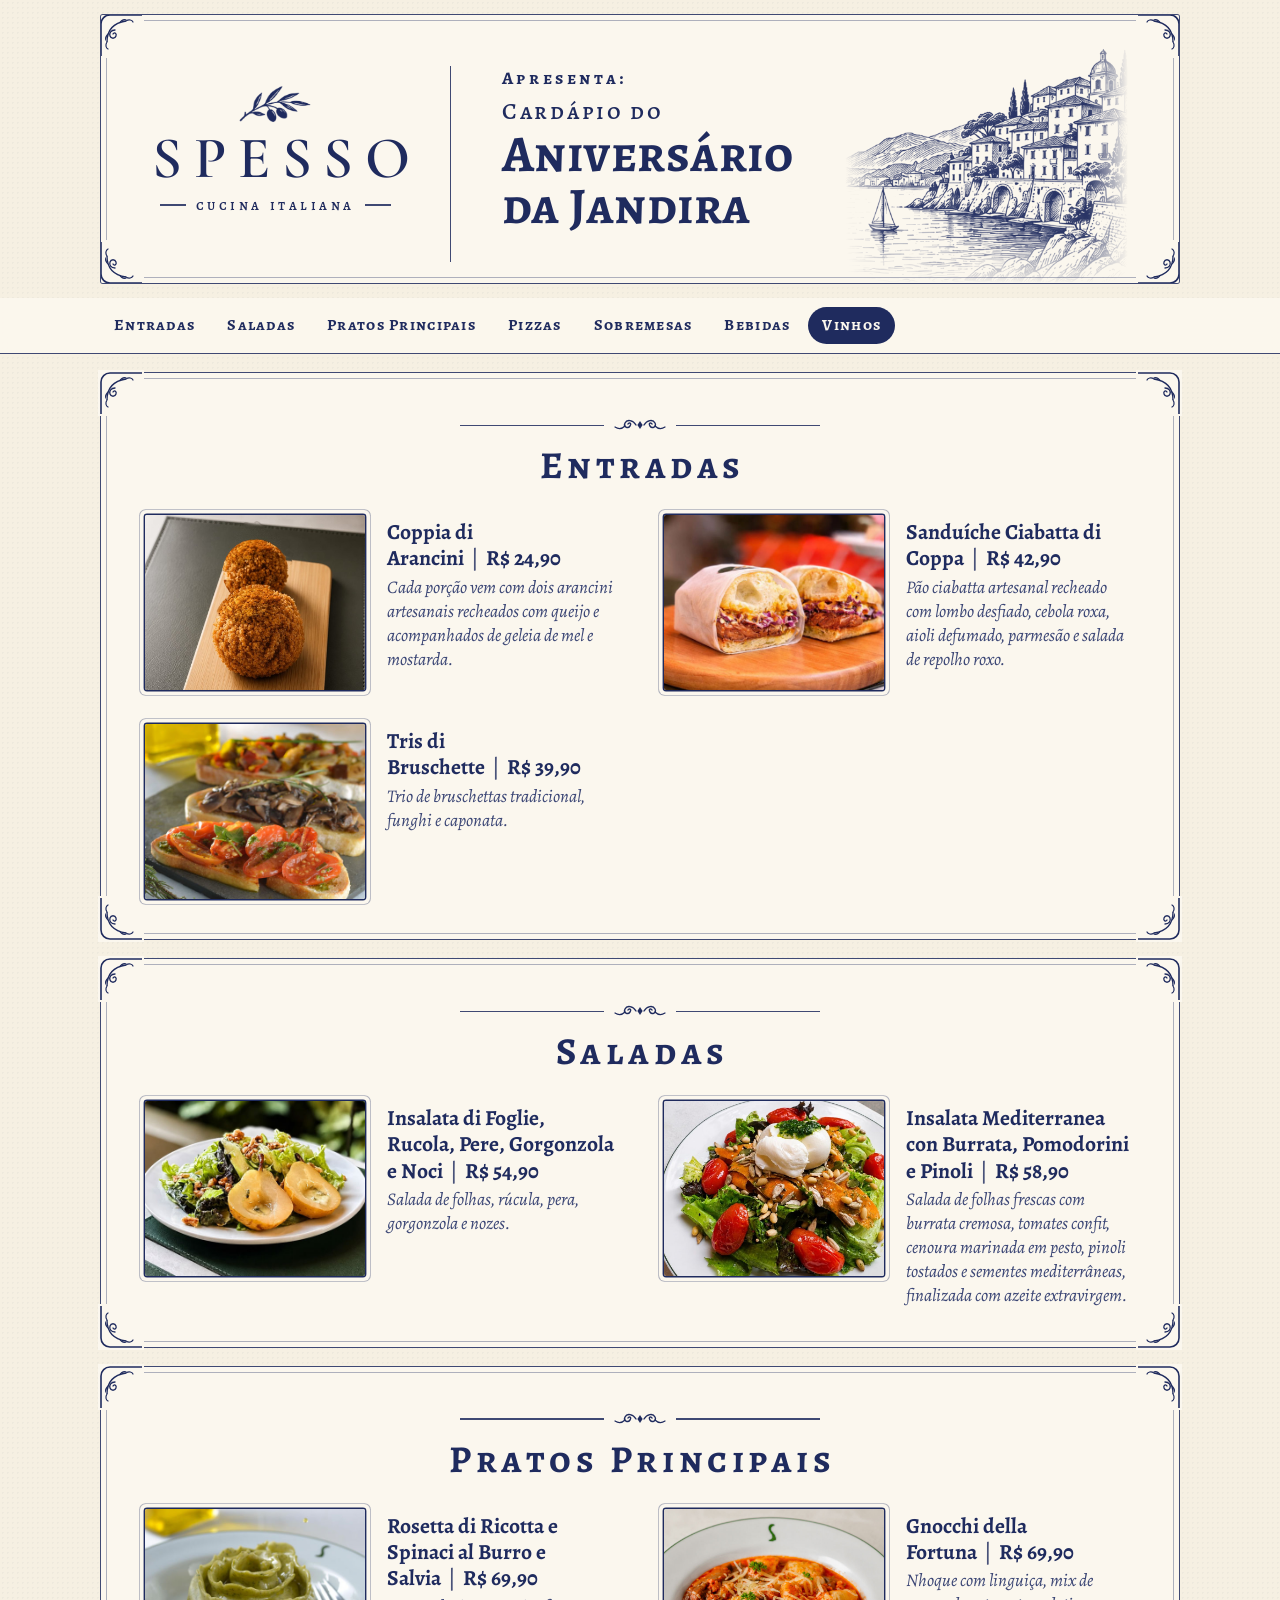
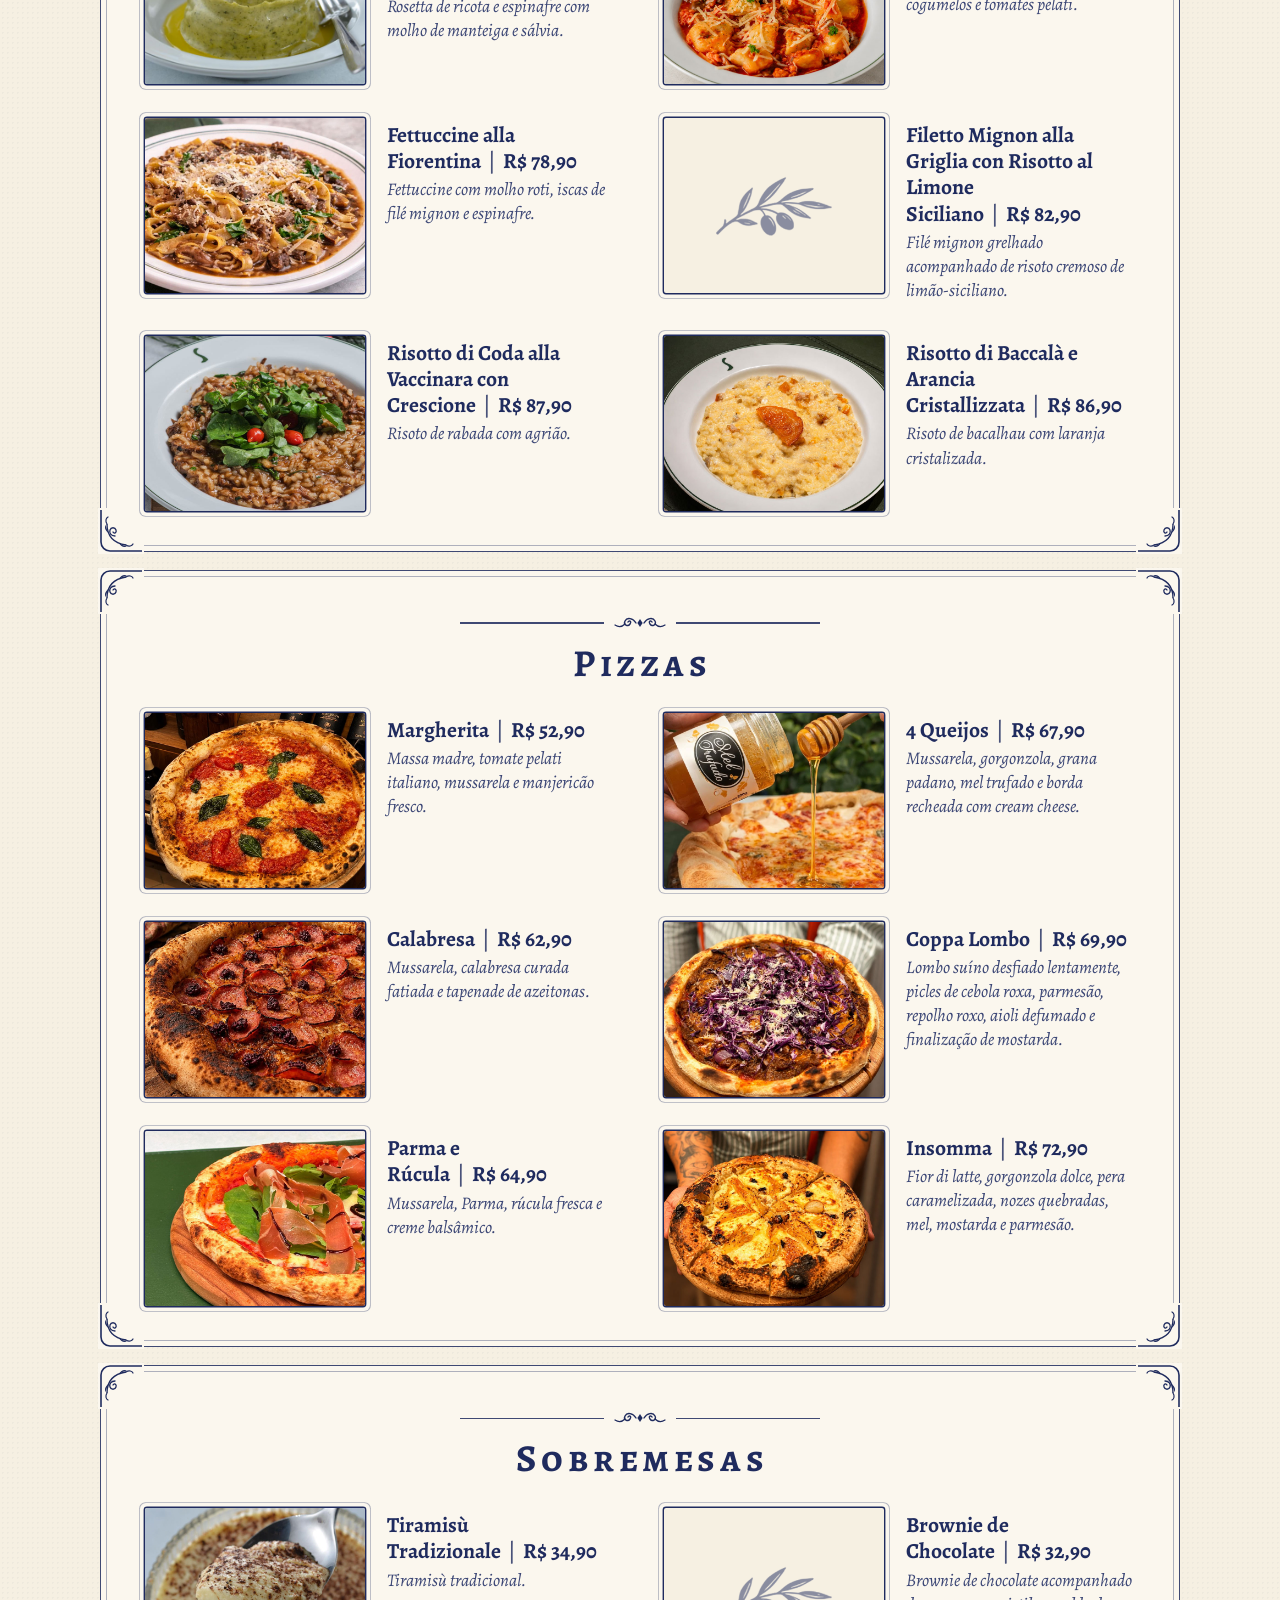
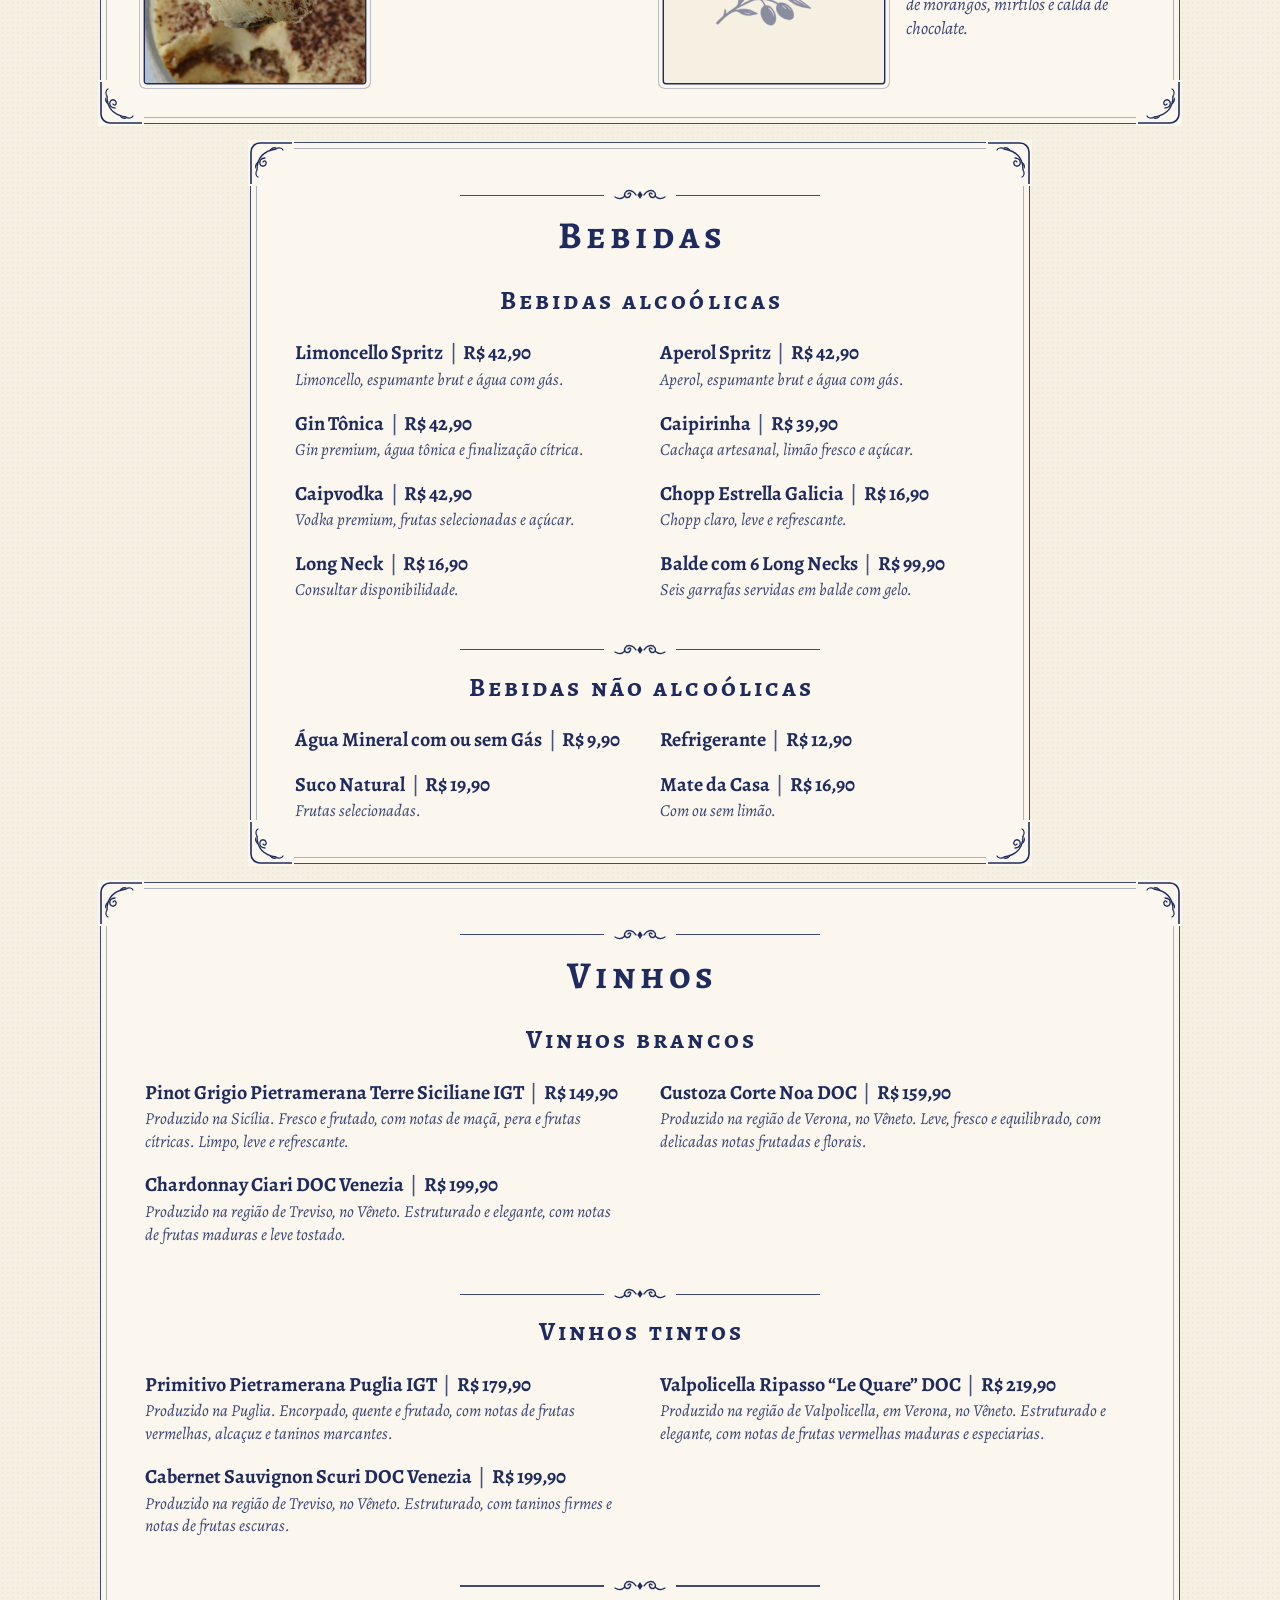
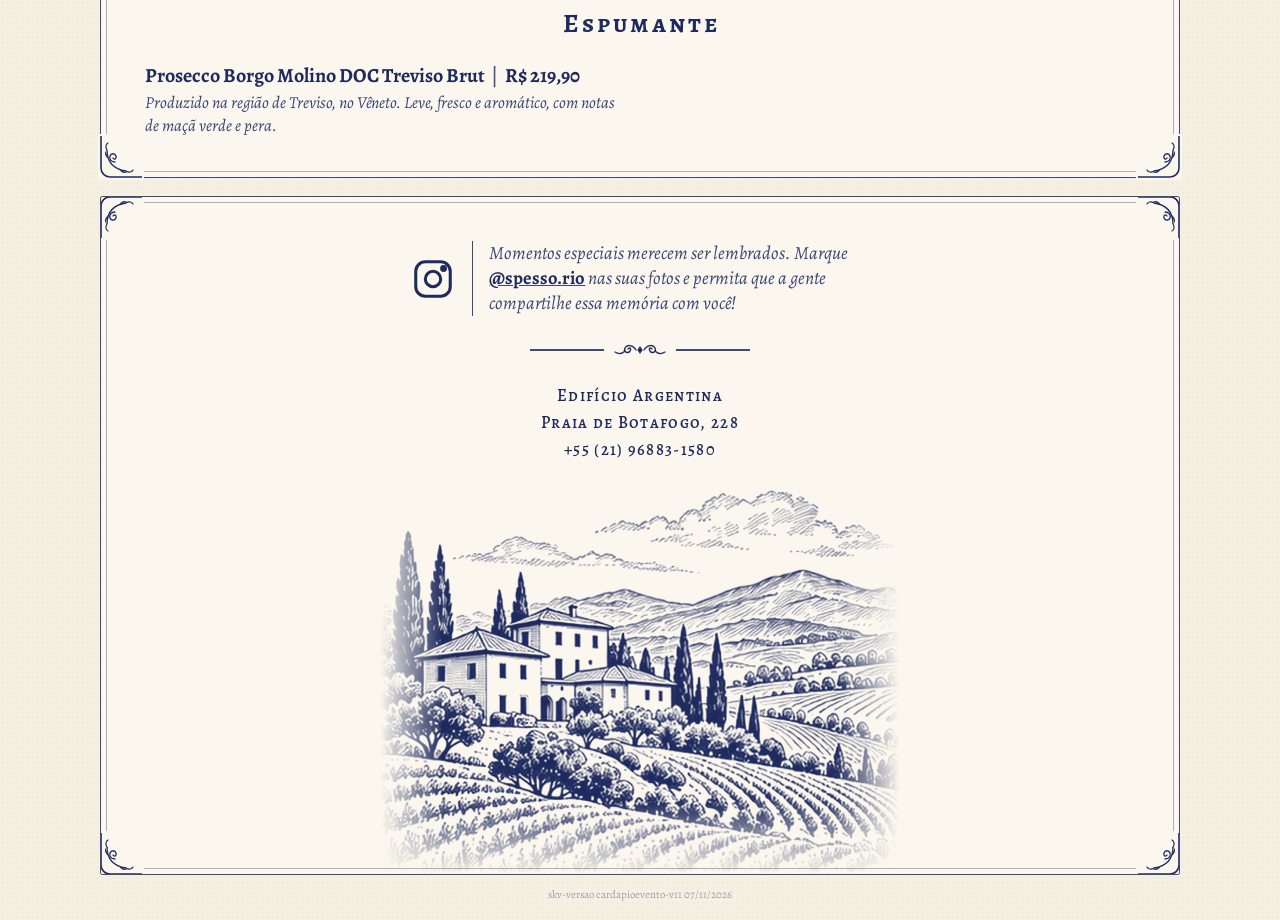
==== commit 59122693: "Cardápio do Aniversário da Jandira: capa nova, arabesco acima dos títulos, letras maiores; PDFs atua" ====
--- a/cardapioevento/index.html
+++ b/cardapioevento/index.html
@@ -3,9 +3,9 @@
 <head>
 <meta charset="UTF-8"/>
 <meta name="viewport" content="width=device-width,initial-scale=1,viewport-fit=cover"/>
-<title>Cardápio do Evento · Spesso Cucina</title>
-<meta name="description" content="Cardápio do evento no Spesso Cucina Italiana — entradas, saladas, pratos principais, pizzas, sobremesas, bebidas e vinhos."/>
-<meta property="og:title" content="Cardápio do Evento · Spesso Cucina Italiana"/>
+<title>Cardápio do Aniversário da Jandira · Spesso Cucina</title>
+<meta name="description" content="Cardápio do Aniversário da Jandira no Spesso Cucina Italiana — entradas, saladas, pratos principais, pizzas, sobremesas, bebidas e vinhos."/>
+<meta property="og:title" content="Cardápio do Aniversário da Jandira · Spesso Cucina Italiana"/>
 <meta property="og:description" content="Entradas, saladas, massas, risotos, pizzas, sobremesas, bebidas e vinhos."/>
 <meta property="og:image" content="https://spesso.com.br/cardapioevento/img/fettuccine-fiorentina.jpg"/>
 <meta name="theme-color" content="#FBF7EE"/>
@@ -47,36 +47,37 @@
   font-size:clamp(13px,3.4vw,16px);letter-spacing:.24em;margin-top:6px;}
 .sub::before,.sub::after{content:"";width:26px;height:1.2px;background:var(--rule);}
 .capa .divisor{margin-top:26px;max-width:220px;}
-.apresenta{font-family:'Alegreya SC',serif;font-weight:700;font-size:clamp(14px,3.6vw,17px);letter-spacing:.2em;margin-top:26px;}
-.capa h1{font-family:'Alegreya SC',serif;font-weight:700;font-size:clamp(40px,11vw,68px);line-height:1.02;letter-spacing:.01em;margin-top:14px;}
+.apresenta{font-family:'Alegreya SC',serif;font-weight:700;font-size:clamp(15px,3.9vw,18px);letter-spacing:.2em;margin-top:26px;}
+.capa h1{font-family:'Alegreya SC',serif;font-weight:700;font-size:clamp(38px,10.4vw,64px);line-height:1.02;letter-spacing:.01em;margin-top:14px;}
+.capa h1 .pre{display:block;font-size:.46em;font-weight:500;letter-spacing:.12em;margin-bottom:.22em;}
 .vila{width:min(560px,108%);max-width:none;margin:18px 0 0 50%;transform:translateX(-50%);
   -webkit-mask-image:linear-gradient(to right,transparent,#000 14%,#000 86%,transparent),linear-gradient(to bottom,#000 80%,transparent);
   -webkit-mask-composite:source-in;mask-image:linear-gradient(to right,transparent,#000 14%,#000 86%,transparent),linear-gradient(to bottom,#000 80%,transparent);mask-composite:intersect;}
 
 /* computador: capa vira uma faixa baixa, com o cardápio logo abaixo */
 @media(min-width:860px){
-  .capa .painel{display:grid;grid-template-columns:1fr auto 1.15fr;align-items:center;column-gap:clamp(24px,4vw,56px);
+  .capa .painel{display:grid;grid-template-columns:minmax(0,1fr) auto minmax(0,1.15fr);align-items:center;column-gap:clamp(24px,4vw,56px);
     padding:30px clamp(28px,4vw,56px) 0;min-height:0;}
   .capa .cm{padding-bottom:30px;}
   .capa .oliveira{width:78px;}
-  .capa .marca{font-size:clamp(46px,4.6vw,62px);}
+  .capa .marca{font-size:clamp(40px,4.6vw,62px);}
   .capa .sub{white-space:nowrap;font-size:clamp(11px,1.15vw,15px);}
   .capa .d1,.capa .d2{display:none;}
   .capa .ct{padding:0 0 30px clamp(24px,4vw,56px);border-left:1.4px solid var(--rule);text-align:left;}
   .capa .apresenta{margin-top:0;}
-  .capa h1{font-size:clamp(40px,4.4vw,58px);margin-top:8px;}
+  .capa h1{font-size:clamp(36px,4vw,54px);margin-top:8px;}
   .capa .vila{grid-column:3;grid-row:1;justify-self:end;align-self:end;width:min(330px,100%);margin:0;transform:none;opacity:.95;}
   .capa .ct{grid-column:2;grid-row:1;}
   .capa .cm{grid-column:1;grid-row:1;}
 }
-@media(min-width:860px) and (max-width:1060px){.capa .vila{width:min(260px,100%);}}
+@media(min-width:860px) and (max-width:1060px){.capa .vila{width:min(230px,100%);} .capa .painel{column-gap:22px;} .capa .ct{padding-left:22px;}}
 
 /* ---------- abas ---------- */
 .abas{position:sticky;top:0;z-index:20;background:rgba(251,247,238,.95);backdrop-filter:blur(8px);-webkit-backdrop-filter:blur(8px);
   border-bottom:1.4px solid var(--rule);margin-top:14px;}
 .abas .in{max-width:1104px;margin:0 auto;display:flex;gap:4px;overflow-x:auto;padding:9px 12px;scrollbar-width:none;}
 .abas .in::-webkit-scrollbar{display:none;}
-.abas a{flex:none;text-decoration:none;font-family:'Alegreya SC',serif;font-weight:700;font-size:15px;letter-spacing:.08em;
+.abas a{flex:none;text-decoration:none;font-family:'Alegreya SC',serif;font-weight:700;font-size:16px;letter-spacing:.08em;
   padding:6px 13px 7px;border-radius:999px;border:1.2px solid transparent;white-space:nowrap;transition:background .15s ease,color .15s ease;}
 .abas a.on{background:var(--ink);color:var(--paper);}
 @media(hover:hover){.abas a:not(.on):hover{border-color:var(--ink);}}
@@ -84,6 +85,8 @@
 /* ---------- seções ---------- */
 main{padding:18px 12px 0;display:flex;flex-direction:column;gap:18px;}
 .titulo{text-align:center;}
+.titulo .divisor,.subtitulo .divisor{margin:0 auto 12px;}
+.titulo + .subtitulo .divisor{display:none;}
 .titulo h2{font-family:'Alegreya SC',serif;font-weight:700;font-size:clamp(28px,7.4vw,38px);letter-spacing:.12em;line-height:1.1;margin-right:-.12em;}
 .titulo + .lista{margin-top:28px;}
 .subtitulo{margin-top:40px;}
@@ -91,26 +94,26 @@
 .subtitulo + .lista{margin-top:22px;}
 
 .lista{display:grid;grid-template-columns:1fr;gap:30px;}
-@media(min-width:720px){.lista{grid-template-columns:1fr 1fr;gap:34px 40px;}}
+@media(min-width:720px){.lista{grid-template-columns:minmax(0,1fr) minmax(0,1fr);gap:34px 40px;}}
 .lista.texto{gap:18px;}
 @media(min-width:720px){.lista.texto{gap:20px 40px;}}
 
 .prato .foto{position:relative;aspect-ratio:800/637;overflow:hidden;border-radius:2px;margin-bottom:12px;
   box-shadow:0 0 0 1.4px var(--ink),0 0 0 5px var(--paper),0 0 0 5.8px rgba(31,43,94,.35);}
 .prato .foto img{width:100%;height:100%;object-fit:cover;}
-.prato h4{font-weight:700;font-size:20px;line-height:1.22;}
+.prato h4{font-weight:700;font-size:21.5px;line-height:1.22;overflow-wrap:break-word;}
 .prato h4 .pr{white-space:nowrap;}
 .prato h4 .sep{font-weight:500;margin:0 .32em;opacity:.8;}
-.prato p{font-style:italic;font-size:16.5px;line-height:1.35;color:var(--ink-soft);margin-top:3px;}
-.lista.texto .prato h4{font-size:18.5px;}
-.lista.texto .prato p{font-size:15.5px;}
+.prato p{font-style:italic;font-size:17.8px;line-height:1.35;color:var(--ink-soft);margin-top:3px;}
+.lista.texto .prato h4{font-size:20px;}
+.lista.texto .prato p{font-size:16.8px;}
 .prato .foto.vazia{display:flex;align-items:center;justify-content:center;background:var(--paper-2);}
 .prato .foto.vazia img{width:46%;height:auto;opacity:.5;object-fit:contain;}
 
 /* computador: linhas de cardápio em duas colunas, foto ao lado do texto */
 @media(min-width:860px){
-  .lista.fotos{grid-template-columns:1fr 1fr;gap:34px 48px;}
-  .lista.fotos .prato{display:grid;grid-template-columns:clamp(170px,19vw,220px) 1fr;grid-template-rows:auto 1fr;column-gap:22px;align-items:start;}
+  .lista.fotos{grid-template-columns:minmax(0,1fr) minmax(0,1fr);gap:34px 48px;}
+  .lista.fotos .prato{display:grid;grid-template-columns:clamp(150px,19vw,220px) minmax(0,1fr);grid-template-rows:auto 1fr;column-gap:22px;align-items:start;}
   .lista.fotos .prato .foto{grid-row:1 / span 2;margin:0;}
   .lista.fotos .prato h4,.lista.fotos .prato p{grid-column:2;}
   .lista.fotos .prato h4{padding-top:4px;}
@@ -121,11 +124,11 @@
 .fecho{padding:18px 12px calc(18px + env(safe-area-inset-bottom));}
 .fecho .painel{text-align:center;padding-bottom:0;overflow:hidden;}
 .insta{display:flex;align-items:center;justify-content:center;gap:16px;max-width:460px;margin:0 auto;text-align:left;
-  font-style:italic;font-size:17px;line-height:1.35;color:var(--ink-soft);}
+  font-style:italic;font-size:18.5px;line-height:1.35;color:var(--ink-soft);}
 .insta svg{width:46px;height:46px;flex:none;color:var(--ink);}
 .insta b{font-style:normal;font-weight:700;color:var(--ink);}
 .insta .barra{width:1.4px;align-self:stretch;background:var(--rule);flex:none;}
-.endereco{font-family:'Alegreya SC',serif;font-weight:500;letter-spacing:.08em;font-size:15px;margin-top:26px;display:flex;flex-direction:column;gap:4px;}
+.endereco{font-family:'Alegreya SC',serif;font-weight:500;letter-spacing:.08em;font-size:16.5px;margin-top:26px;display:flex;flex-direction:column;gap:4px;}
 .endereco a{text-decoration:none;}
 .vinhedo{width:min(520px,112%);max-width:none;margin:18px 0 0 50%;transform:translateX(-50%);
   -webkit-mask-image:linear-gradient(to right,transparent,#000 12%,#000 88%,transparent),linear-gradient(to bottom,#000 82%,transparent);
@@ -163,8 +166,8 @@
     </div>
     <div class="divisor d1"><svg><use href="#flor"/></svg></div>
     <div class="ct">
-      <div class="apresenta">Spesso apresenta:</div>
-      <h1>Cardápio<br/>do Evento</h1>
+      <div class="apresenta">Apresenta:</div>
+      <h1><span class="pre">Cardápio do</span>Aniversário<br/>da Jandira</h1>
     </div>
     <div class="divisor d2" style="margin-top:20px"><svg><use href="#flor"/></svg></div>
     <img class="vila" src="img/vila.png" alt="Ilustração de uma vila italiana à beira-mar" width="900" height="756"/>
@@ -189,7 +192,7 @@
     </div>
     <img class="vinhedo" src="img/vinhedo.png" alt="Ilustração de um vinhedo italiano" width="896" height="680" loading="lazy"/>
   </div>
-  <div class="ver">skv-versao cardapioevento-v10 07/11/2026</div>
+  <div class="ver">skv-versao cardapioevento-v11 07/11/2026</div>
 </footer>
 
 <script>
@@ -275,10 +278,10 @@
 
 document.getElementById('cardapio').innerHTML = CARDAPIO.map(s => `
   <section class="painel" id="${slug(s.cat)}">${cantos}
-    <div class="titulo"><h2>${esc(s.cat)}</h2>${flor}</div>
+    <div class="titulo">${flor}<h2>${esc(s.cat)}</h2></div>
     ${s.grupos.map(g => {
       const temFoto = g.itens.some(i => i[0]);
-      return (g.nome ? `<div class="subtitulo"><h3>${esc(g.nome)}</h3>${flor}</div>` : '') +
+      return (g.nome ? `<div class="subtitulo">${flor}<h3>${esc(g.nome)}</h3></div>` : '') +
         `<div class="lista ${temFoto ? 'fotos' : 'texto'}">${g.itens.map(prato(temFoto)).join('')}</div>`;
     }).join('')}
   </section>`).join('');
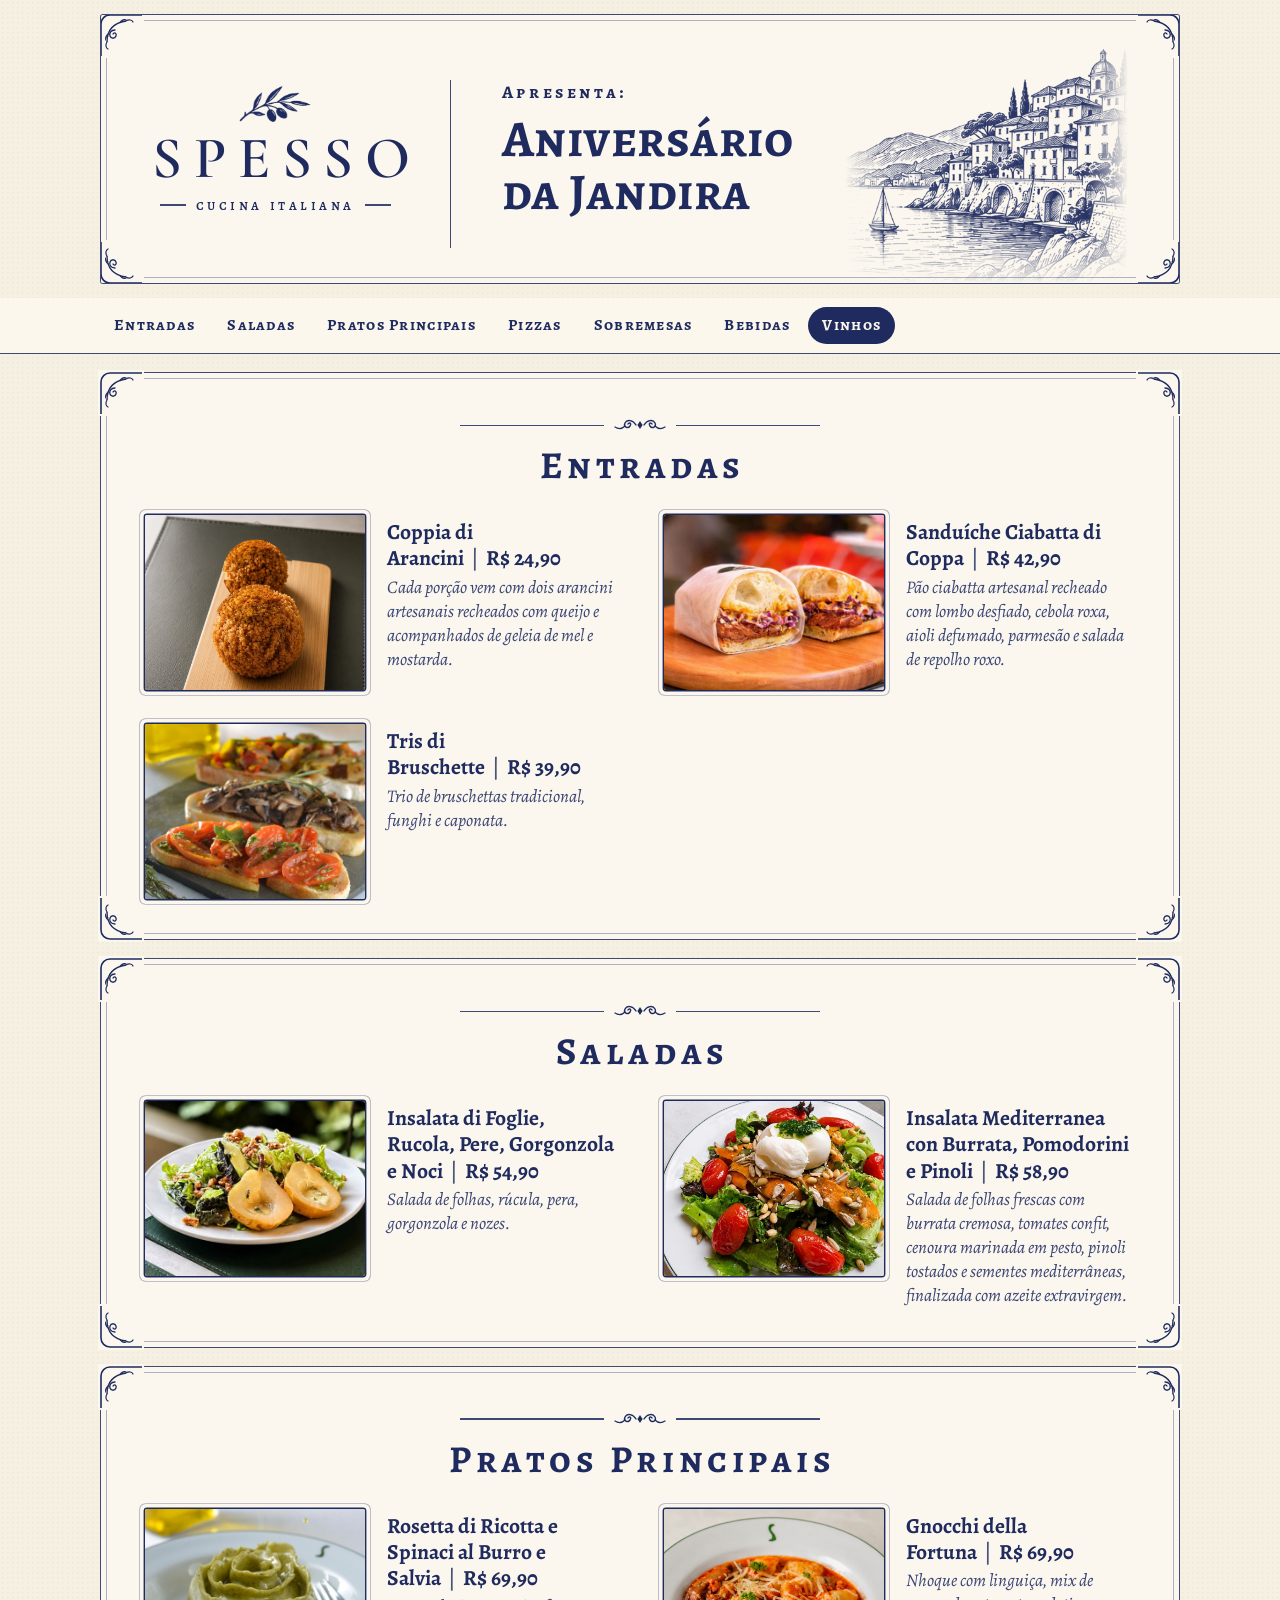
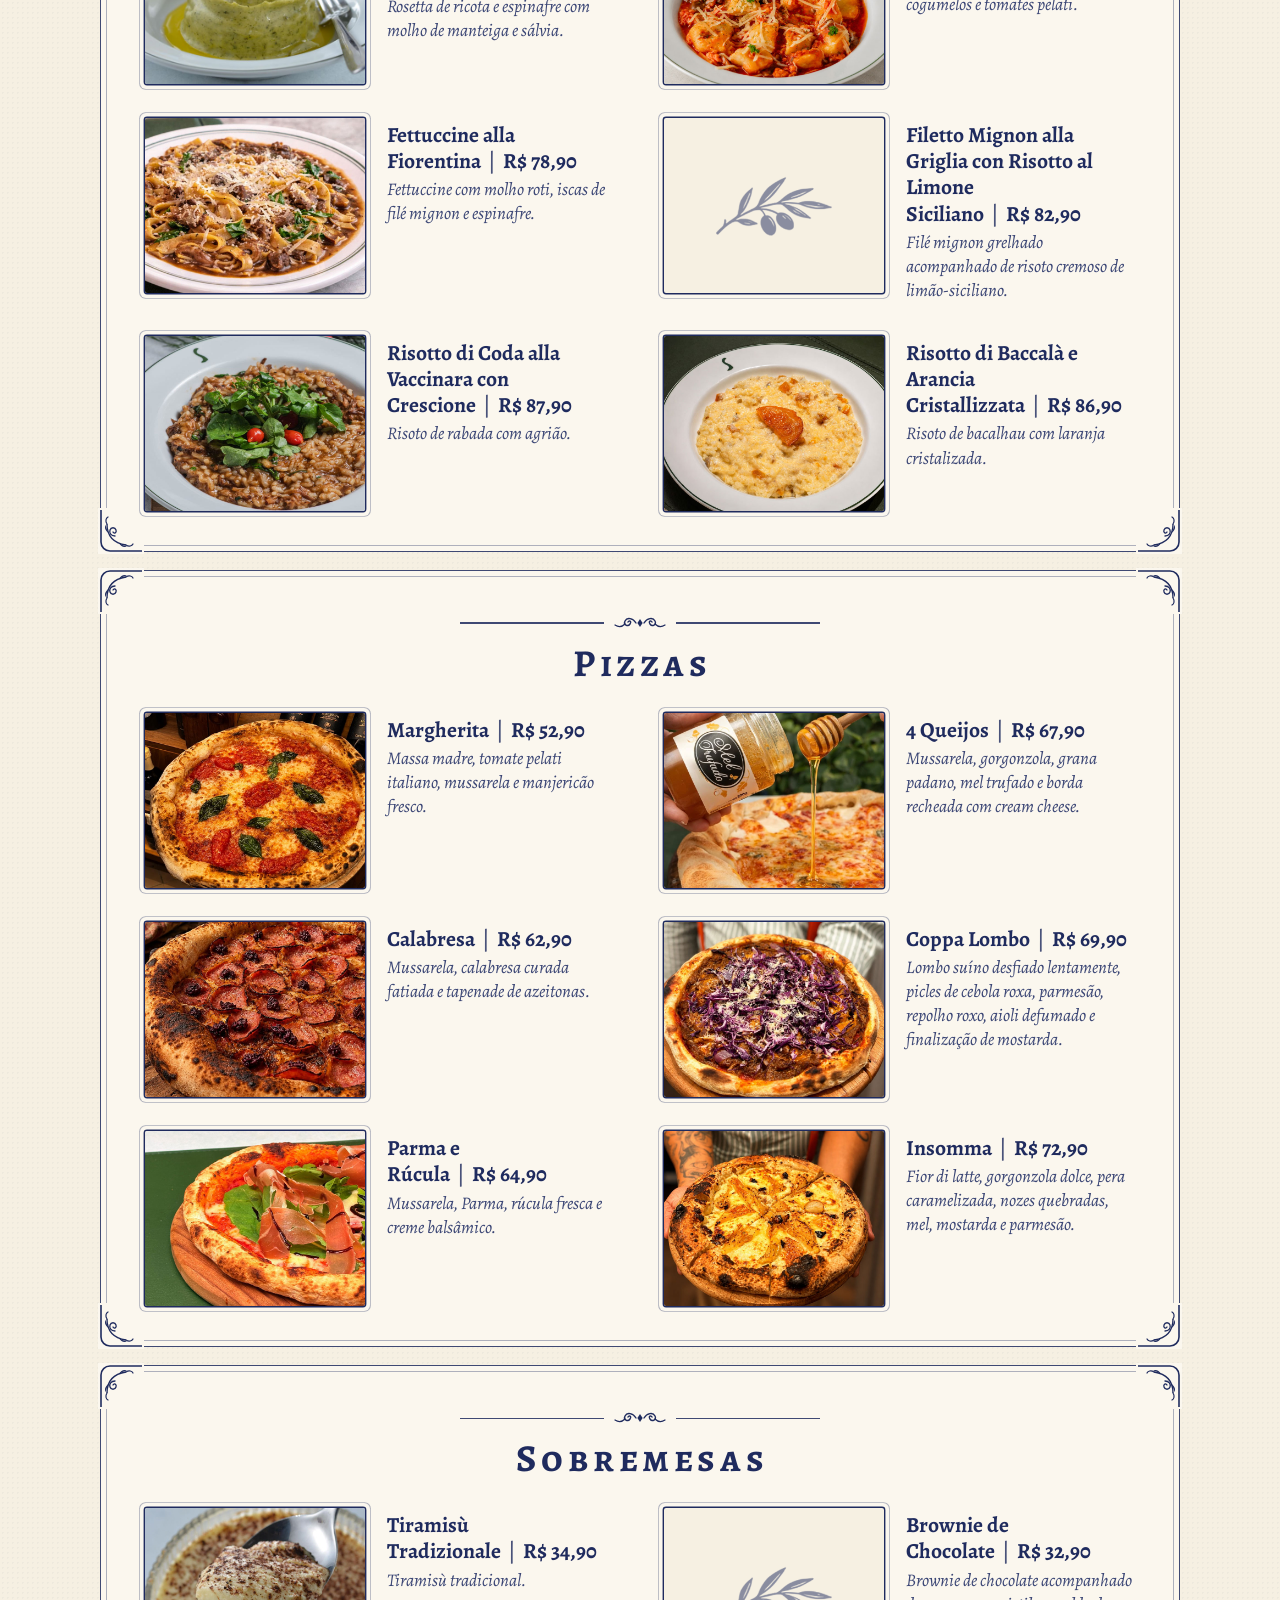
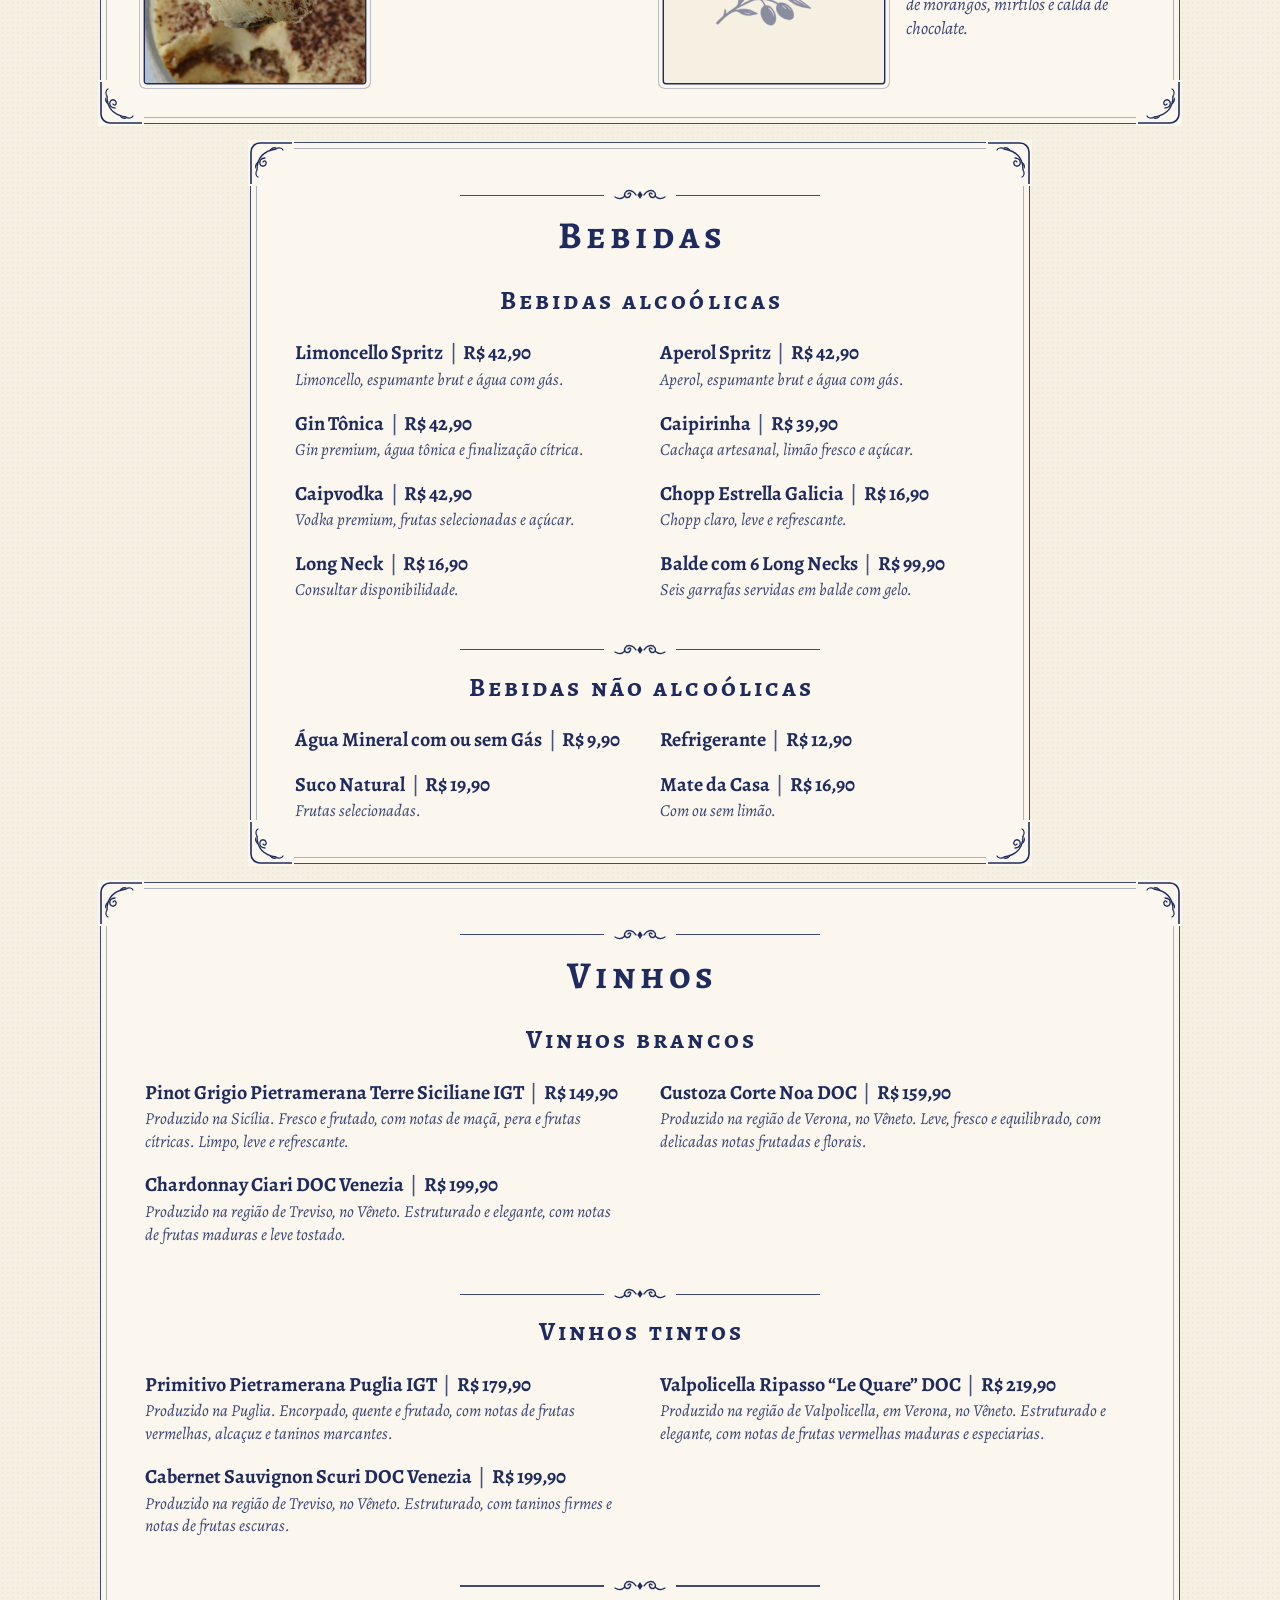
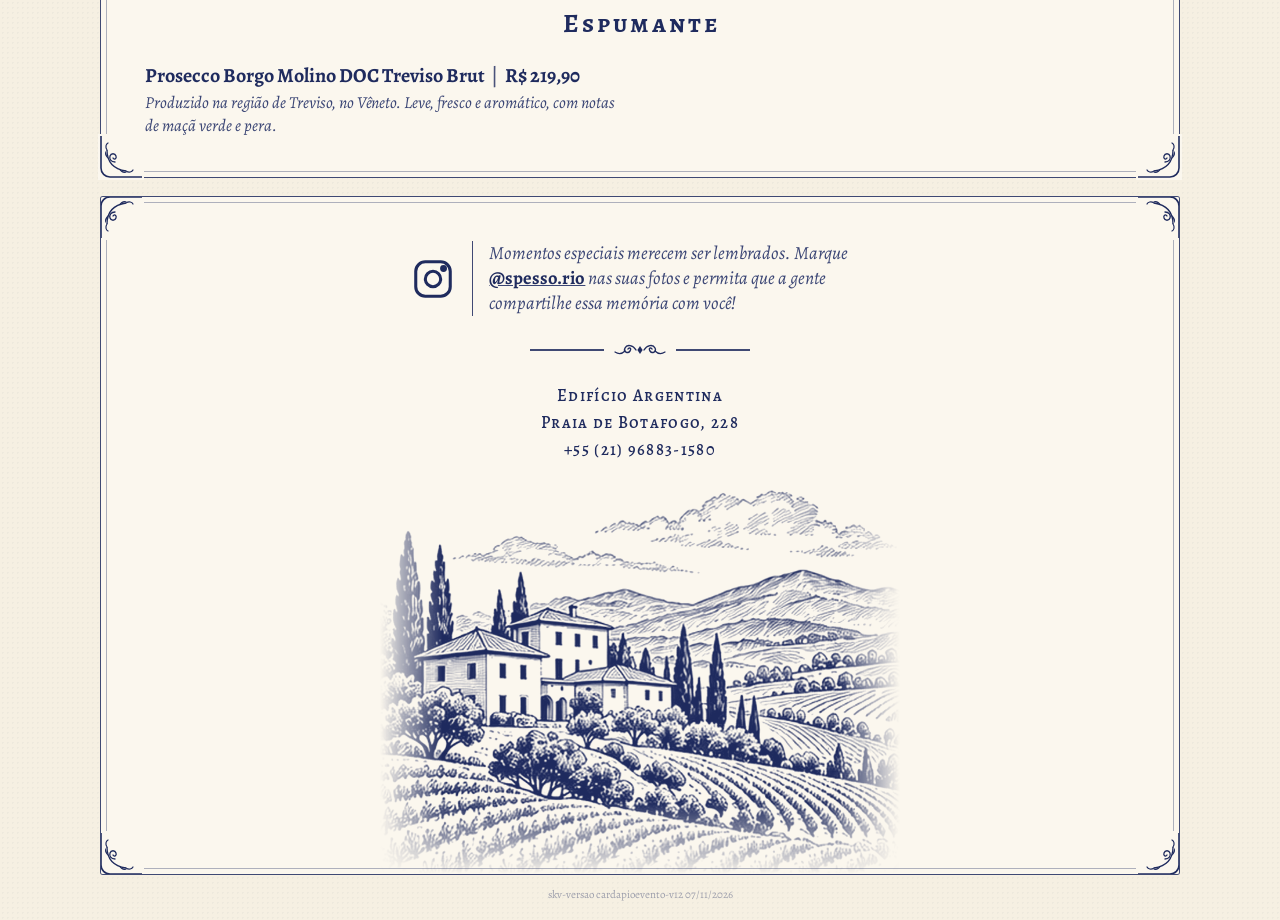
==== commit b7f6ea3f: "cardapioevento v12: capa só 'Apresenta: Aniversário da Jandira' Co-Authored-By: Claude Opus 5.5 <nor" ====
--- a/cardapioevento/index.html
+++ b/cardapioevento/index.html
@@ -3,9 +3,9 @@
 <head>
 <meta charset="UTF-8"/>
 <meta name="viewport" content="width=device-width,initial-scale=1,viewport-fit=cover"/>
-<title>Cardápio do Aniversário da Jandira · Spesso Cucina</title>
+<title>Aniversário da Jandira · Spesso Cucina</title>
 <meta name="description" content="Cardápio do Aniversário da Jandira no Spesso Cucina Italiana — entradas, saladas, pratos principais, pizzas, sobremesas, bebidas e vinhos."/>
-<meta property="og:title" content="Cardápio do Aniversário da Jandira · Spesso Cucina Italiana"/>
+<meta property="og:title" content="Aniversário da Jandira · Spesso Cucina Italiana"/>
 <meta property="og:description" content="Entradas, saladas, massas, risotos, pizzas, sobremesas, bebidas e vinhos."/>
 <meta property="og:image" content="https://spesso.com.br/cardapioevento/img/fettuccine-fiorentina.jpg"/>
 <meta name="theme-color" content="#FBF7EE"/>
@@ -167,7 +167,7 @@
     <div class="divisor d1"><svg><use href="#flor"/></svg></div>
     <div class="ct">
       <div class="apresenta">Apresenta:</div>
-      <h1><span class="pre">Cardápio do</span>Aniversário<br/>da Jandira</h1>
+      <h1>Aniversário<br/>da Jandira</h1>
     </div>
     <div class="divisor d2" style="margin-top:20px"><svg><use href="#flor"/></svg></div>
     <img class="vila" src="img/vila.png" alt="Ilustração de uma vila italiana à beira-mar" width="900" height="756"/>
@@ -192,7 +192,7 @@
     </div>
     <img class="vinhedo" src="img/vinhedo.png" alt="Ilustração de um vinhedo italiano" width="896" height="680" loading="lazy"/>
   </div>
-  <div class="ver">skv-versao cardapioevento-v11 07/11/2026</div>
+  <div class="ver">skv-versao cardapioevento-v12 07/11/2026</div>
 </footer>
 
 <script>
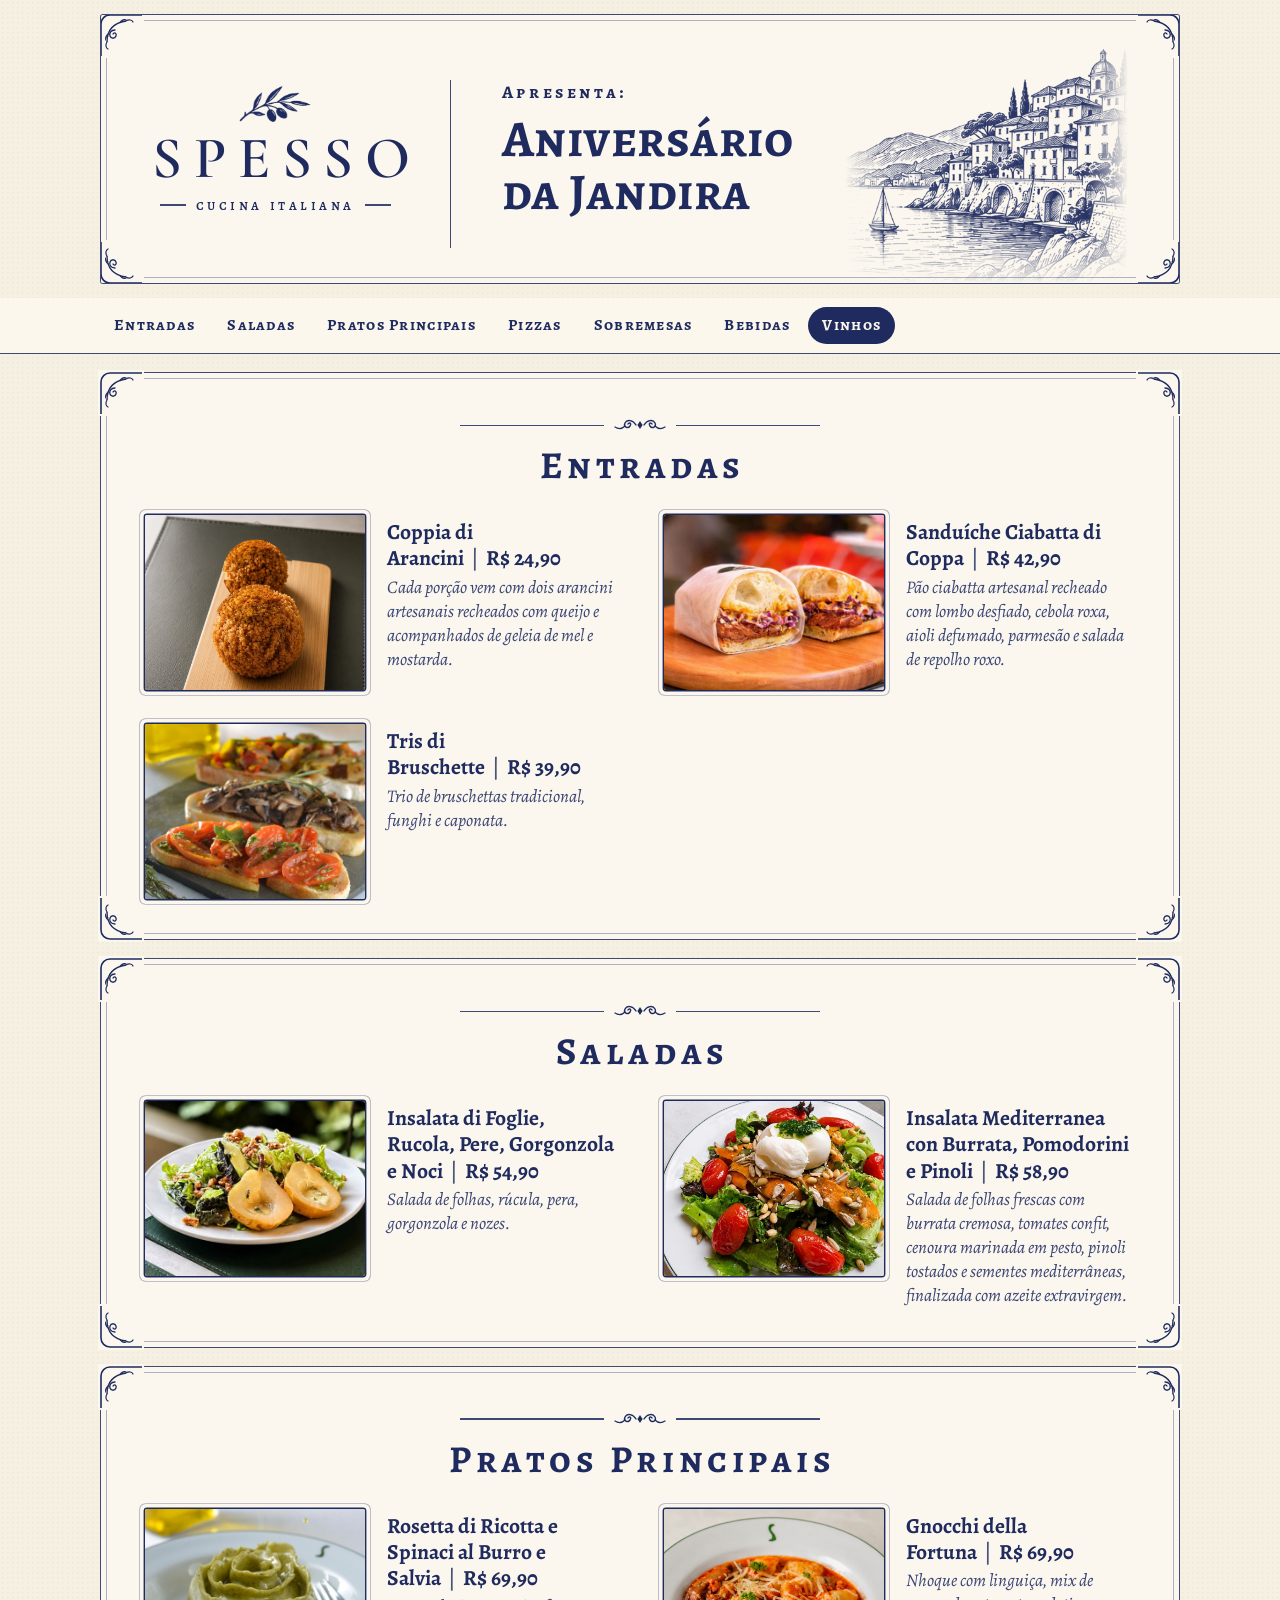
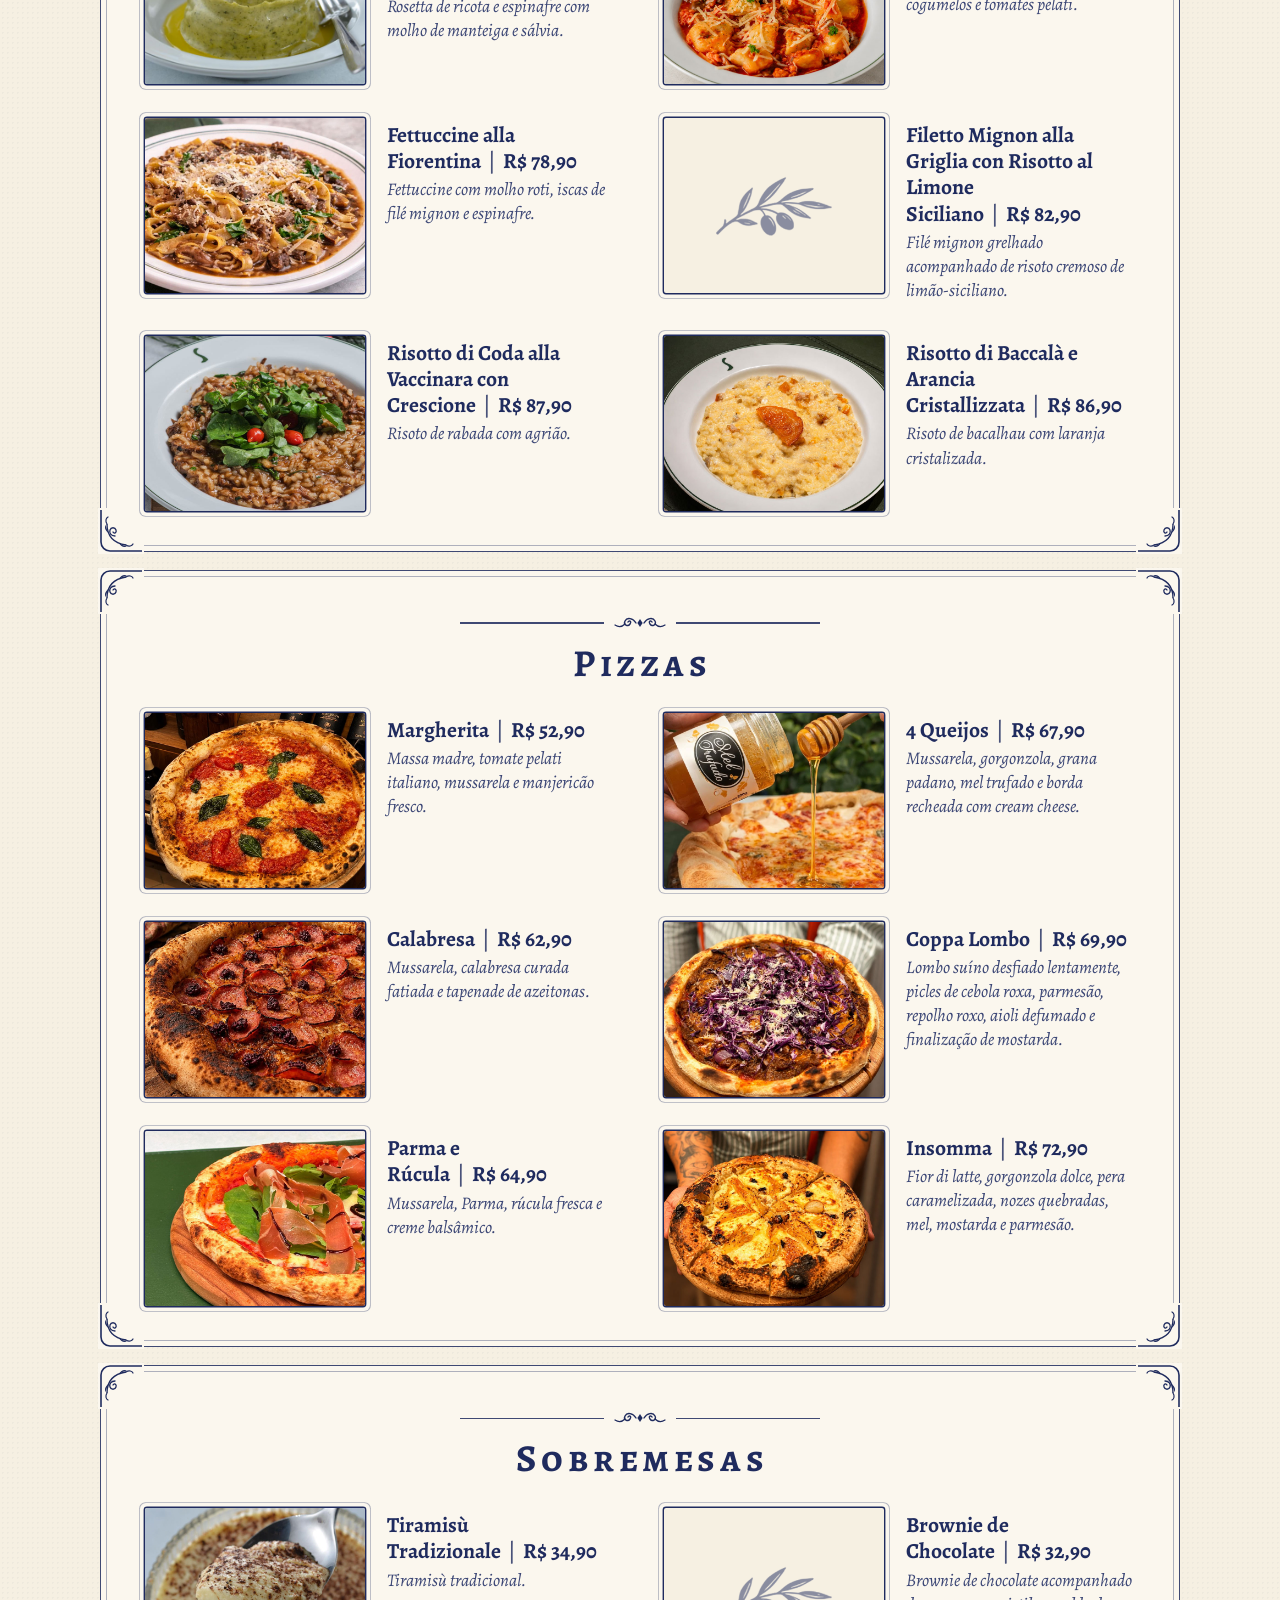
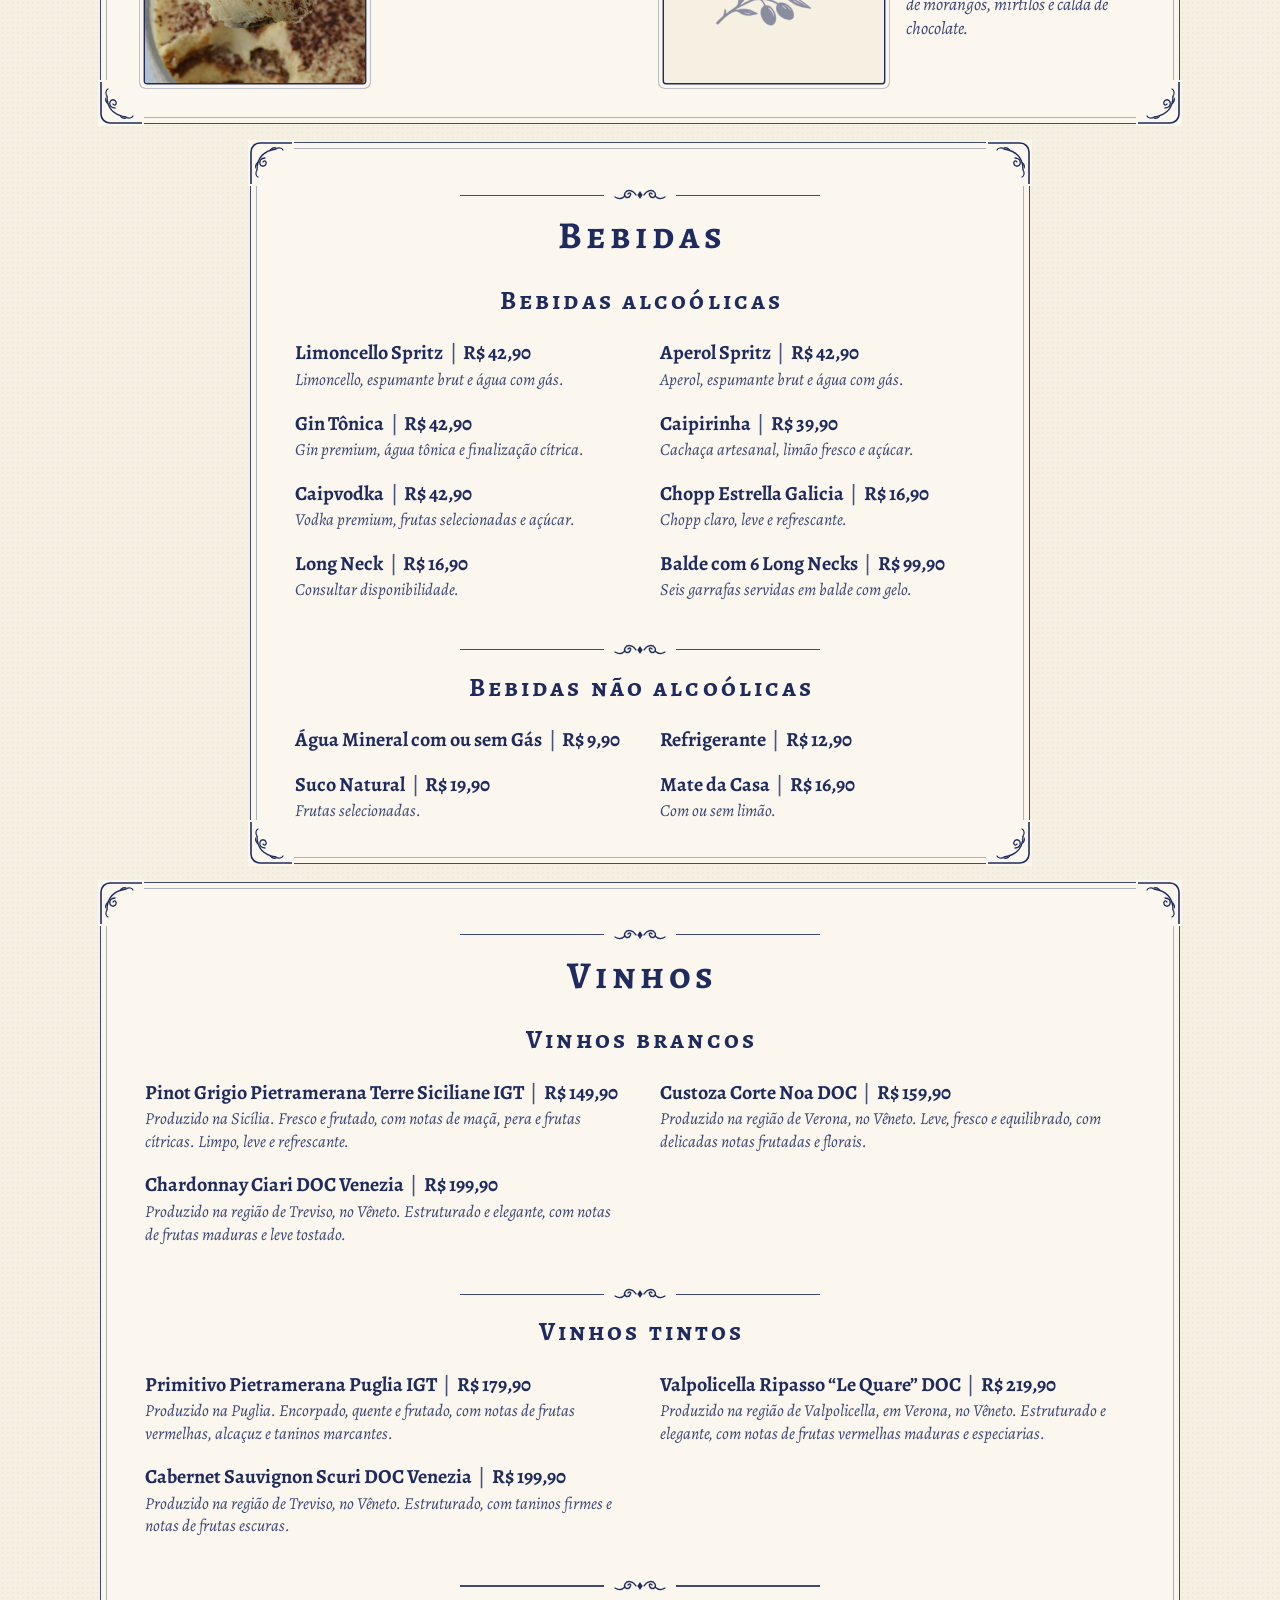
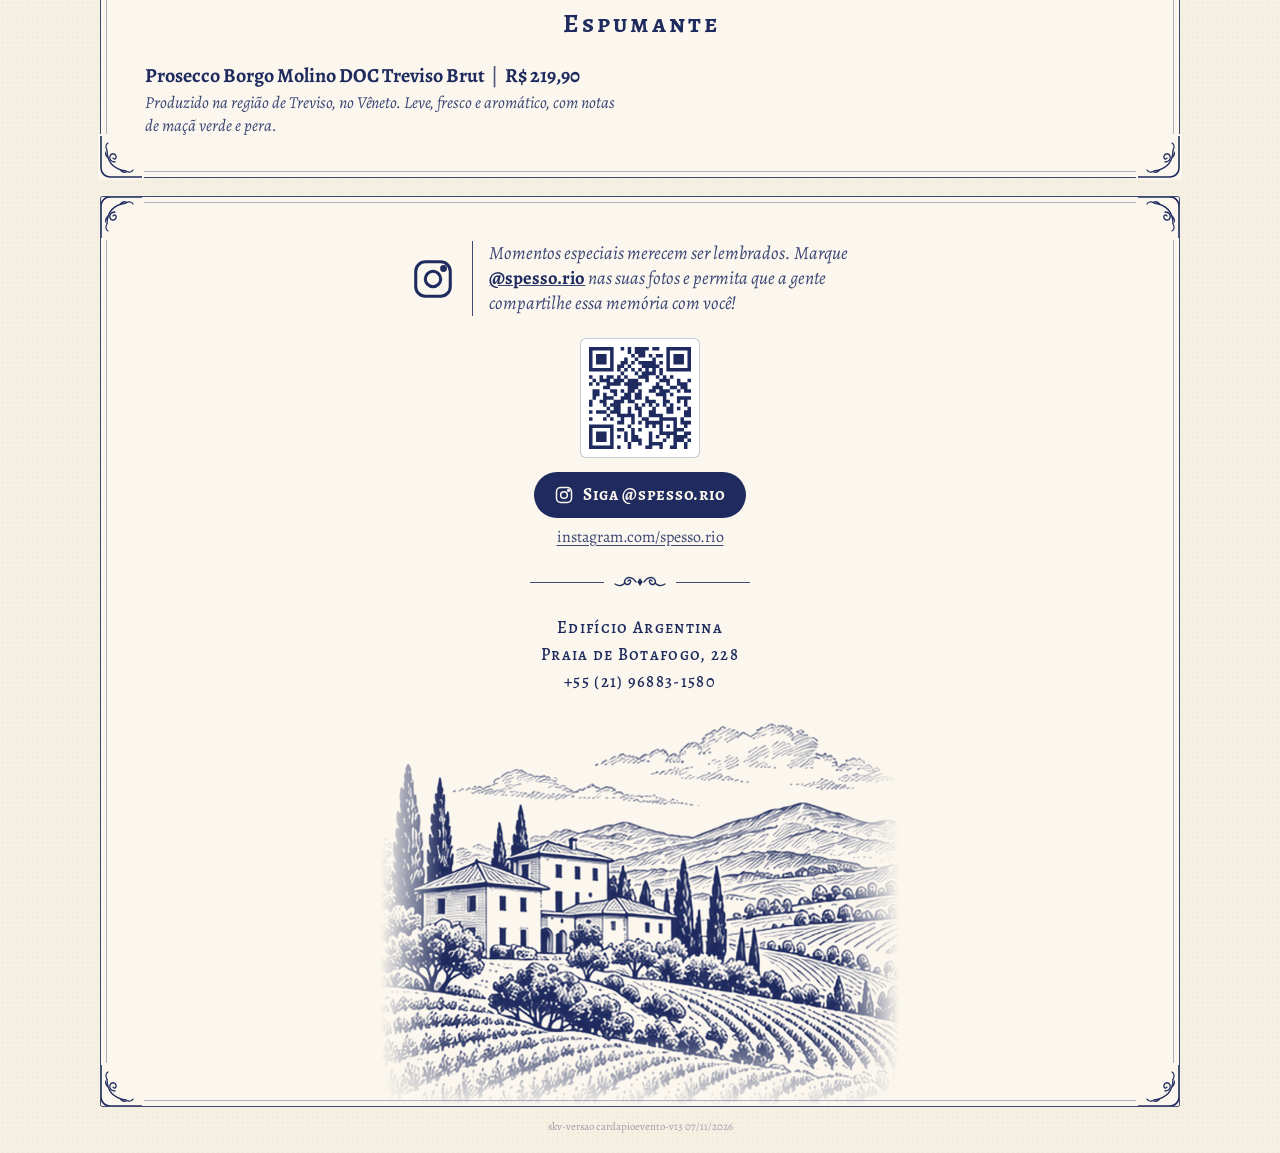
==== commit abaf855a: "cardapioevento v13: QR e link do Instagram no site; impresso com ilustrações de volta e QR fora do a" ====
--- a/cardapioevento/index.html
+++ b/cardapioevento/index.html
@@ -123,6 +123,13 @@
 /* ---------- rodapé ---------- */
 .fecho{padding:18px 12px calc(18px + env(safe-area-inset-bottom));}
 .fecho .painel{text-align:center;padding-bottom:0;overflow:hidden;}
+.insta-qr{display:flex;flex-direction:column;align-items:center;gap:14px;margin-top:22px;}
+.insta-qr img{width:120px;height:120px;padding:8px;background:#fff;border:1px solid rgba(31,43,94,.25);border-radius:6px;}
+.botao-insta{display:inline-flex;align-items:center;gap:9px;padding:11px 20px;border-radius:999px;background:var(--ink);color:var(--paper);
+  text-decoration:none;font-family:'Alegreya SC',serif;font-weight:700;font-size:17px;letter-spacing:.05em;white-space:nowrap;}
+.link-insta{margin-top:-6px;font-size:16px;color:var(--ink-soft);text-decoration:underline;text-underline-offset:3px;}
+.botao-insta svg{width:20px;height:20px;flex:none;}
+@media(hover:hover){.botao-insta:hover{background:#2C3A78;}}
 .insta{display:flex;align-items:center;justify-content:center;gap:16px;max-width:460px;margin:0 auto;text-align:left;
   font-style:italic;font-size:18.5px;line-height:1.35;color:var(--ink-soft);}
 .insta svg{width:46px;height:46px;flex:none;color:var(--ink);}
@@ -185,6 +192,13 @@
       <span class="barra"></span>
       <span>Momentos especiais merecem ser lembrados. Marque <a href="https://www.instagram.com/spesso.rio/" target="_blank" rel="noopener"><b>@spesso.rio</b></a> nas suas fotos e permita que a gente compartilhe essa memória com você!</span>
     </div>
+    <div class="insta-qr">
+      <img src="img/qr-instagram.svg" alt="QR code do Instagram @spesso.rio" width="120" height="120"/>
+      <a class="botao-insta" href="https://www.instagram.com/spesso.rio/" target="_blank" rel="noopener">
+        <svg viewBox="0 0 24 24" fill="none" stroke="currentColor" stroke-width="1.8" aria-hidden="true"><rect x="3" y="3" width="18" height="18" rx="5"/><circle cx="12" cy="12" r="4"/><circle cx="17.5" cy="6.5" r="1" fill="currentColor"/></svg>
+        Siga @spesso.rio</a>
+      <a class="link-insta" href="https://www.instagram.com/spesso.rio/" target="_blank" rel="noopener">instagram.com/spesso.rio</a>
+    </div>
     <div class="divisor" style="margin-top:26px;max-width:220px"><svg><use href="#flor"/></svg></div>
     <div class="endereco">
       <span>Edifício Argentina</span><span>Praia de Botafogo, 228</span>
@@ -192,7 +206,7 @@
     </div>
     <img class="vinhedo" src="img/vinhedo.png" alt="Ilustração de um vinhedo italiano" width="896" height="680" loading="lazy"/>
   </div>
-  <div class="ver">skv-versao cardapioevento-v12 07/11/2026</div>
+  <div class="ver">skv-versao cardapioevento-v13 07/11/2026</div>
 </footer>
 
 <script>
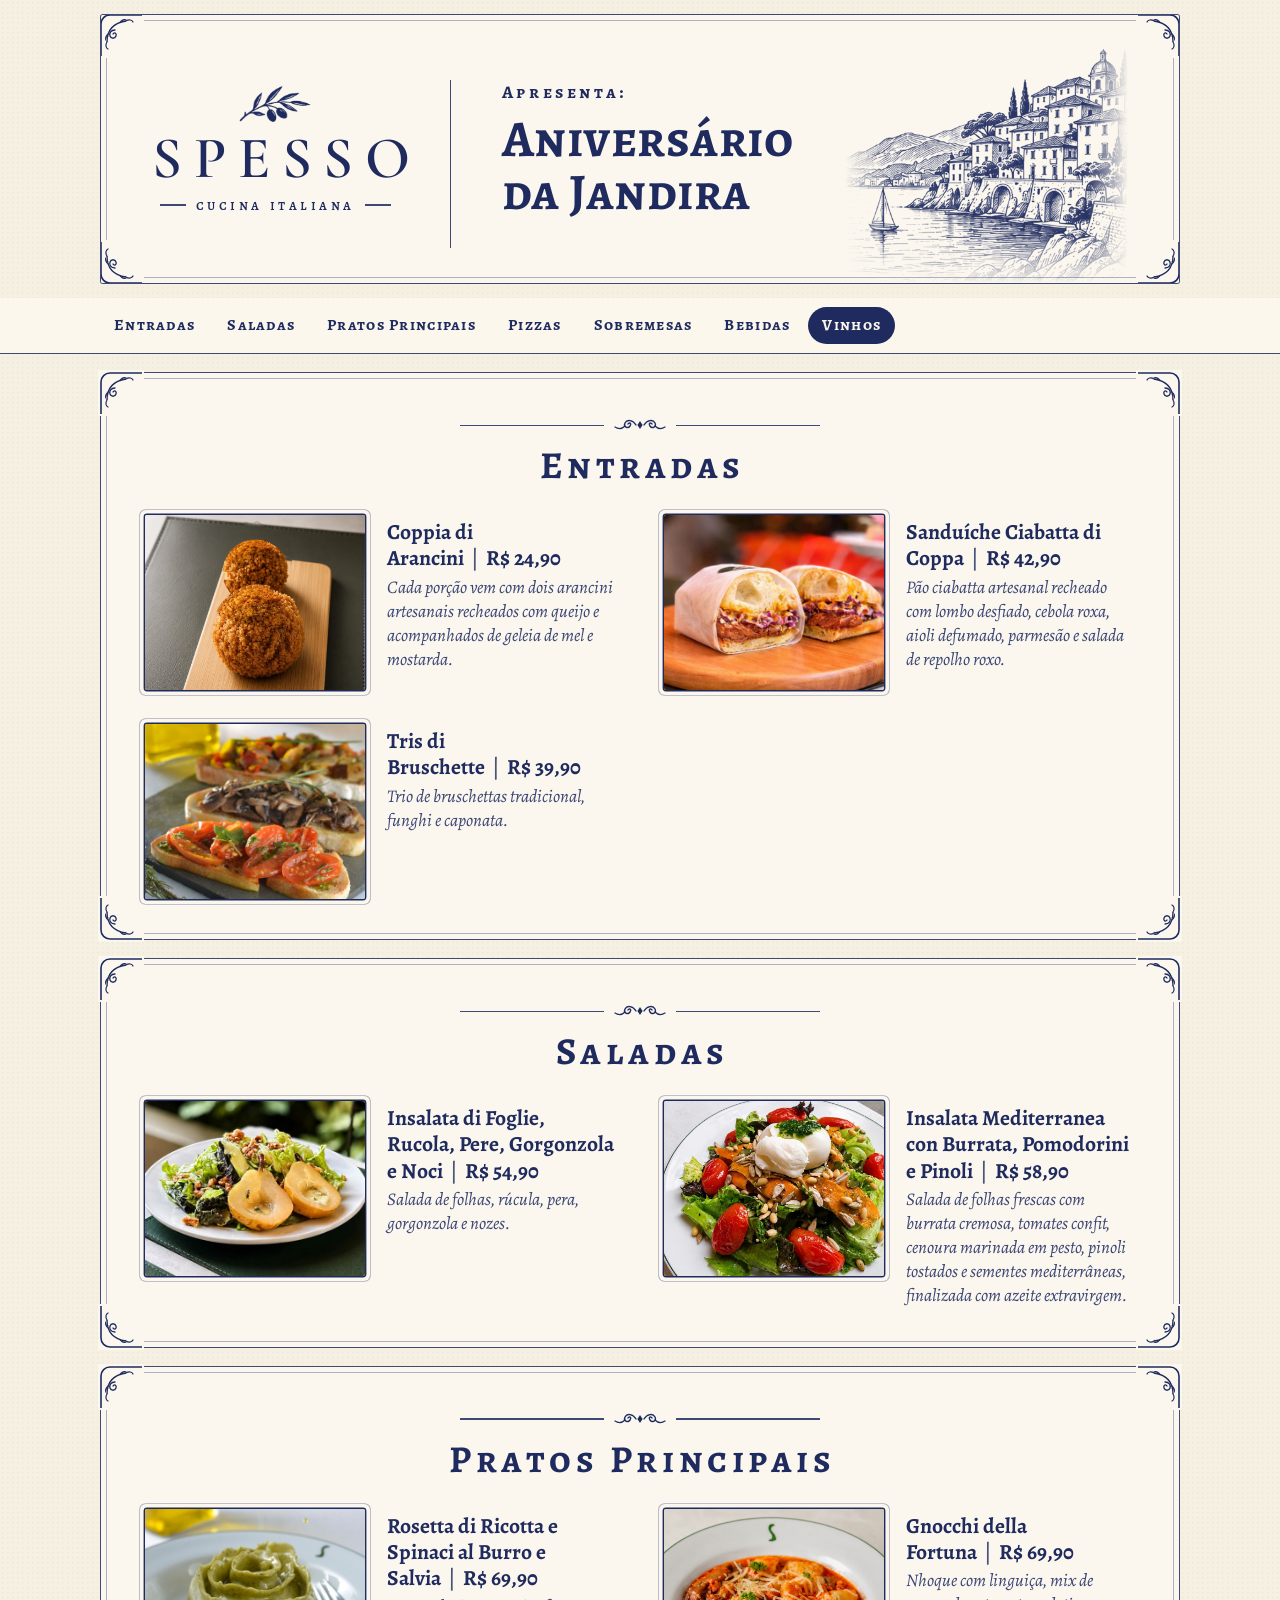
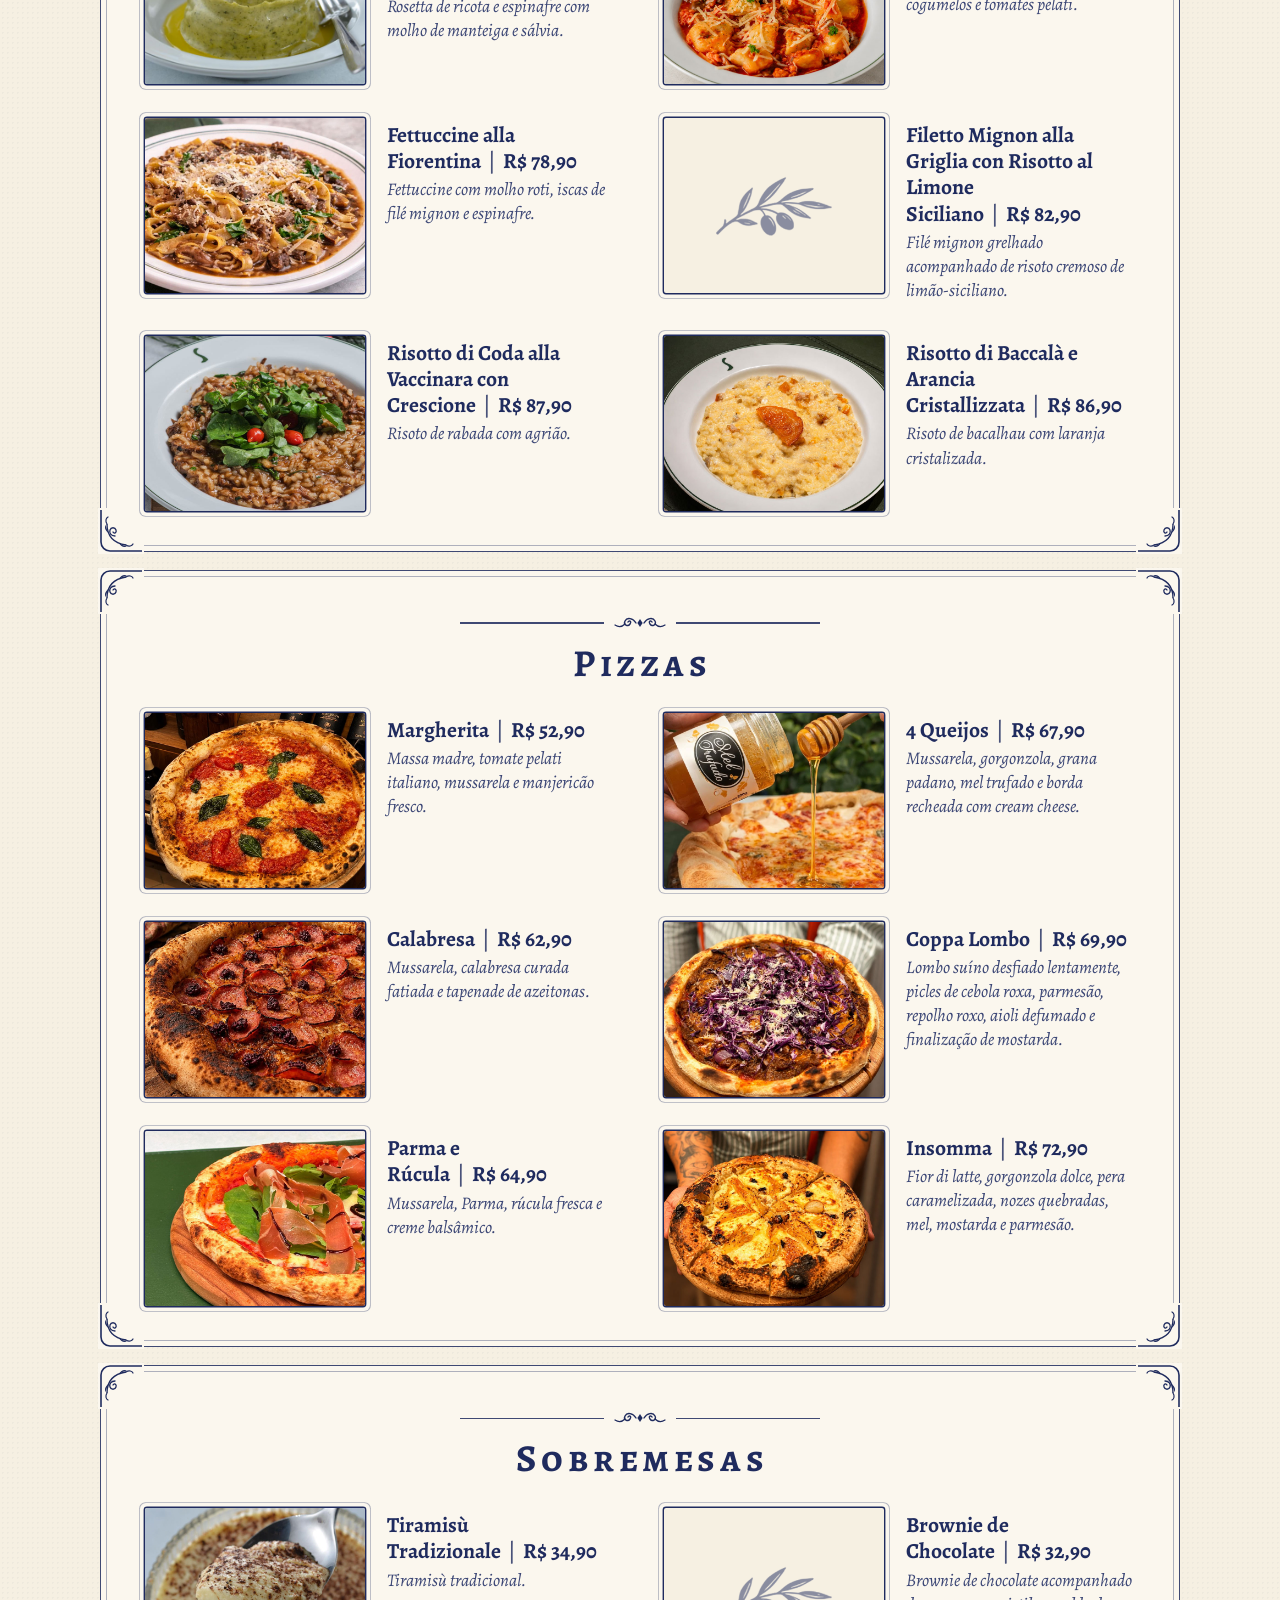
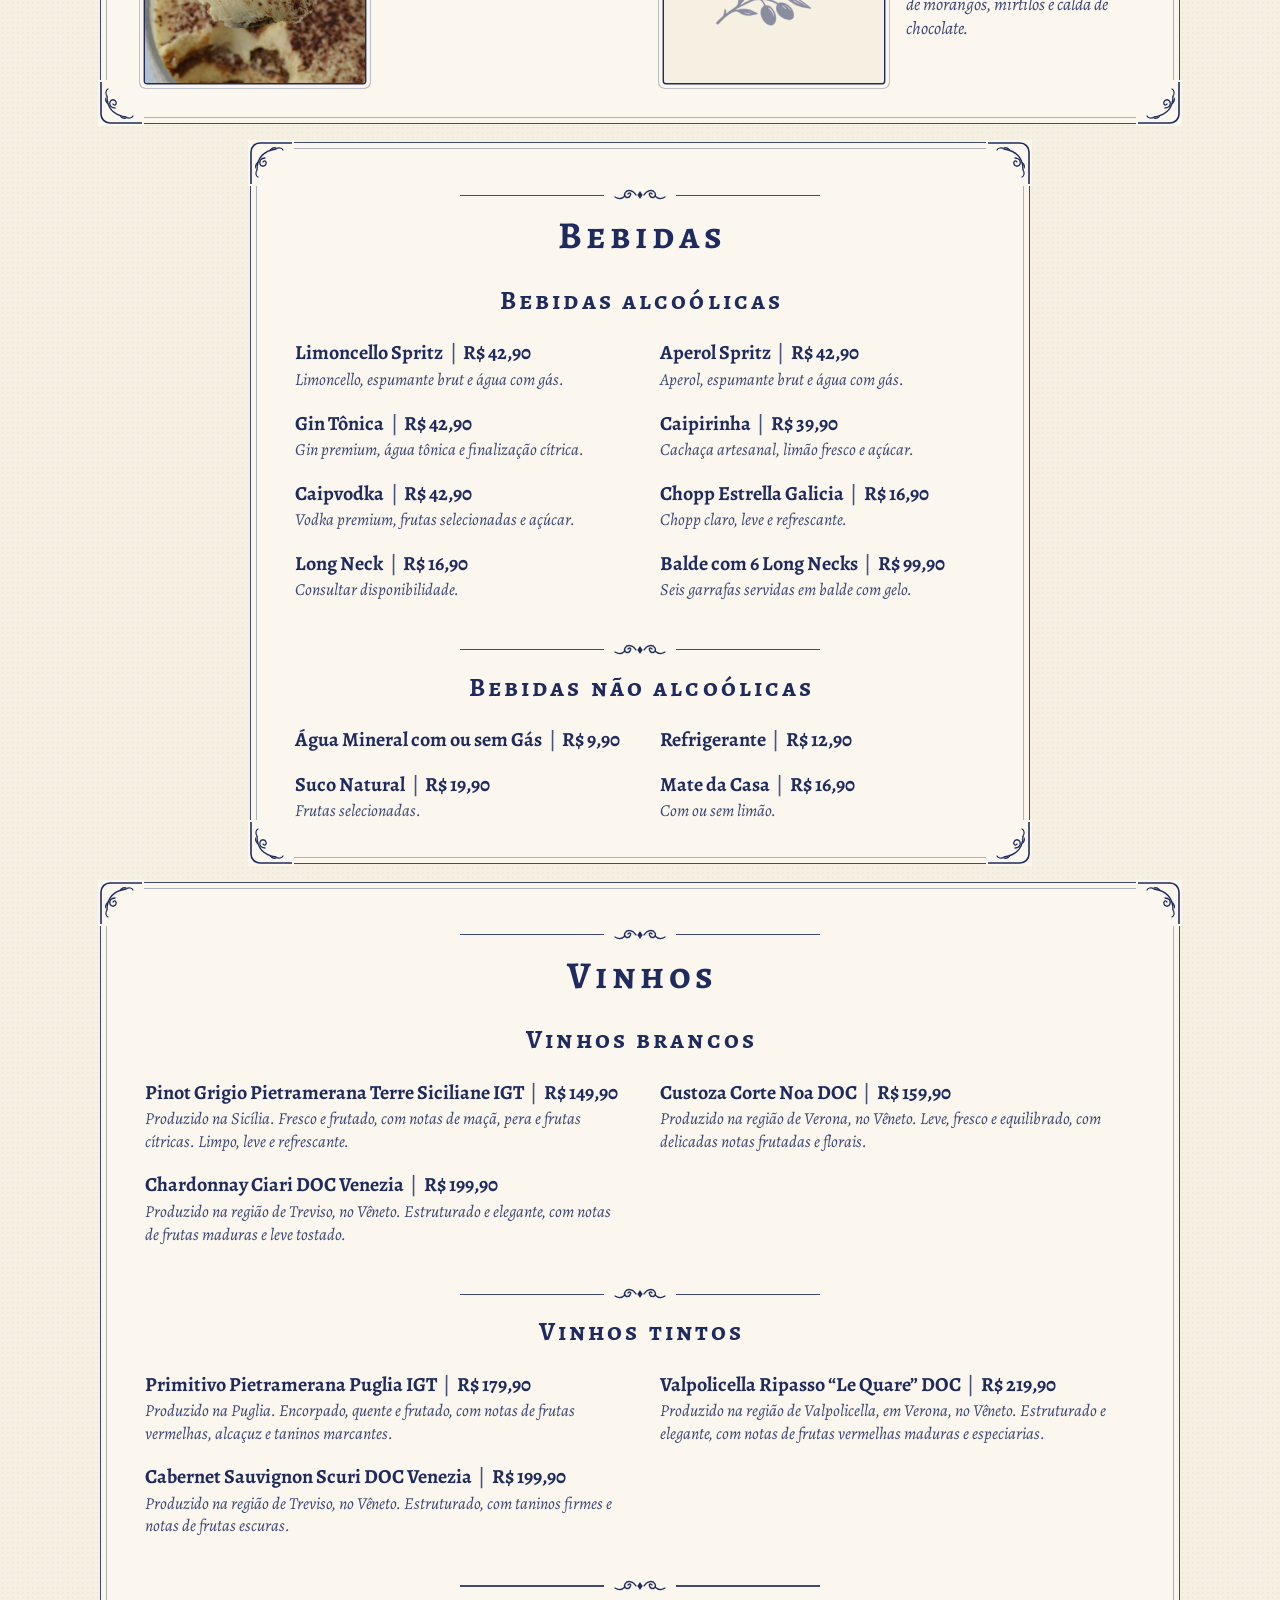
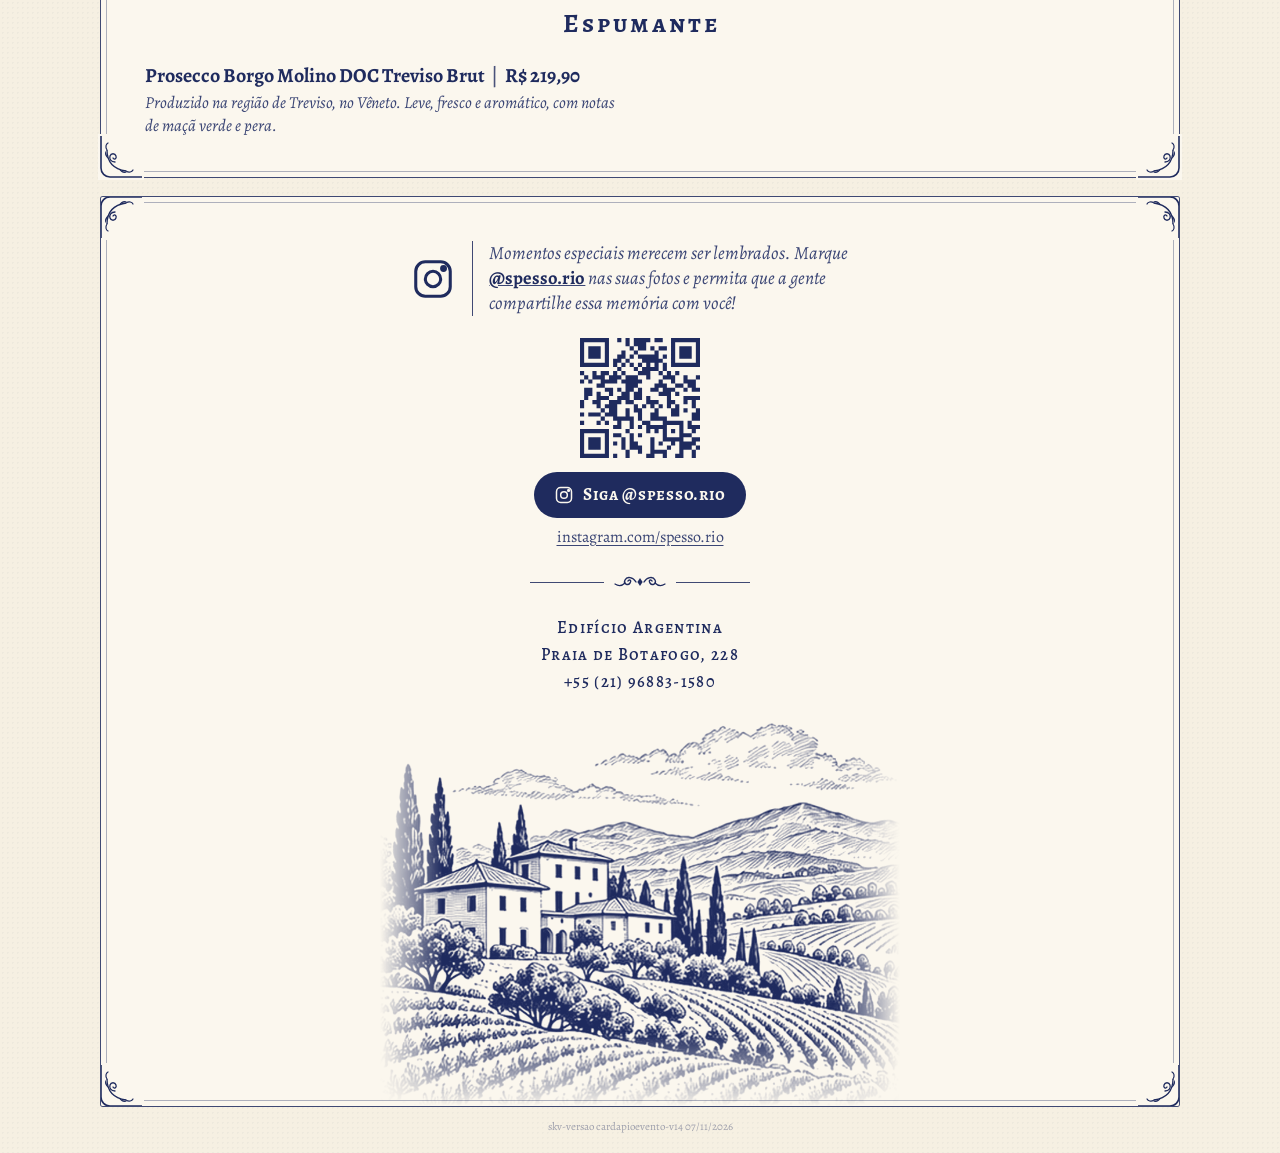
==== commit 1a955a25: "cardapioevento v14: QR do Instagram sem fundo branco Co-Authored-By: Claude Opus 5.5 <noreply@anthro" ====
--- a/cardapioevento/index.html
+++ b/cardapioevento/index.html
@@ -124,7 +124,7 @@
 .fecho{padding:18px 12px calc(18px + env(safe-area-inset-bottom));}
 .fecho .painel{text-align:center;padding-bottom:0;overflow:hidden;}
 .insta-qr{display:flex;flex-direction:column;align-items:center;gap:14px;margin-top:22px;}
-.insta-qr img{width:120px;height:120px;padding:8px;background:#fff;border:1px solid rgba(31,43,94,.25);border-radius:6px;}
+.insta-qr img{width:120px;height:120px;}
 .botao-insta{display:inline-flex;align-items:center;gap:9px;padding:11px 20px;border-radius:999px;background:var(--ink);color:var(--paper);
   text-decoration:none;font-family:'Alegreya SC',serif;font-weight:700;font-size:17px;letter-spacing:.05em;white-space:nowrap;}
 .link-insta{margin-top:-6px;font-size:16px;color:var(--ink-soft);text-decoration:underline;text-underline-offset:3px;}
@@ -206,7 +206,7 @@
     </div>
     <img class="vinhedo" src="img/vinhedo.png" alt="Ilustração de um vinhedo italiano" width="896" height="680" loading="lazy"/>
   </div>
-  <div class="ver">skv-versao cardapioevento-v13 07/11/2026</div>
+  <div class="ver">skv-versao cardapioevento-v14 07/11/2026</div>
 </footer>
 
 <script>
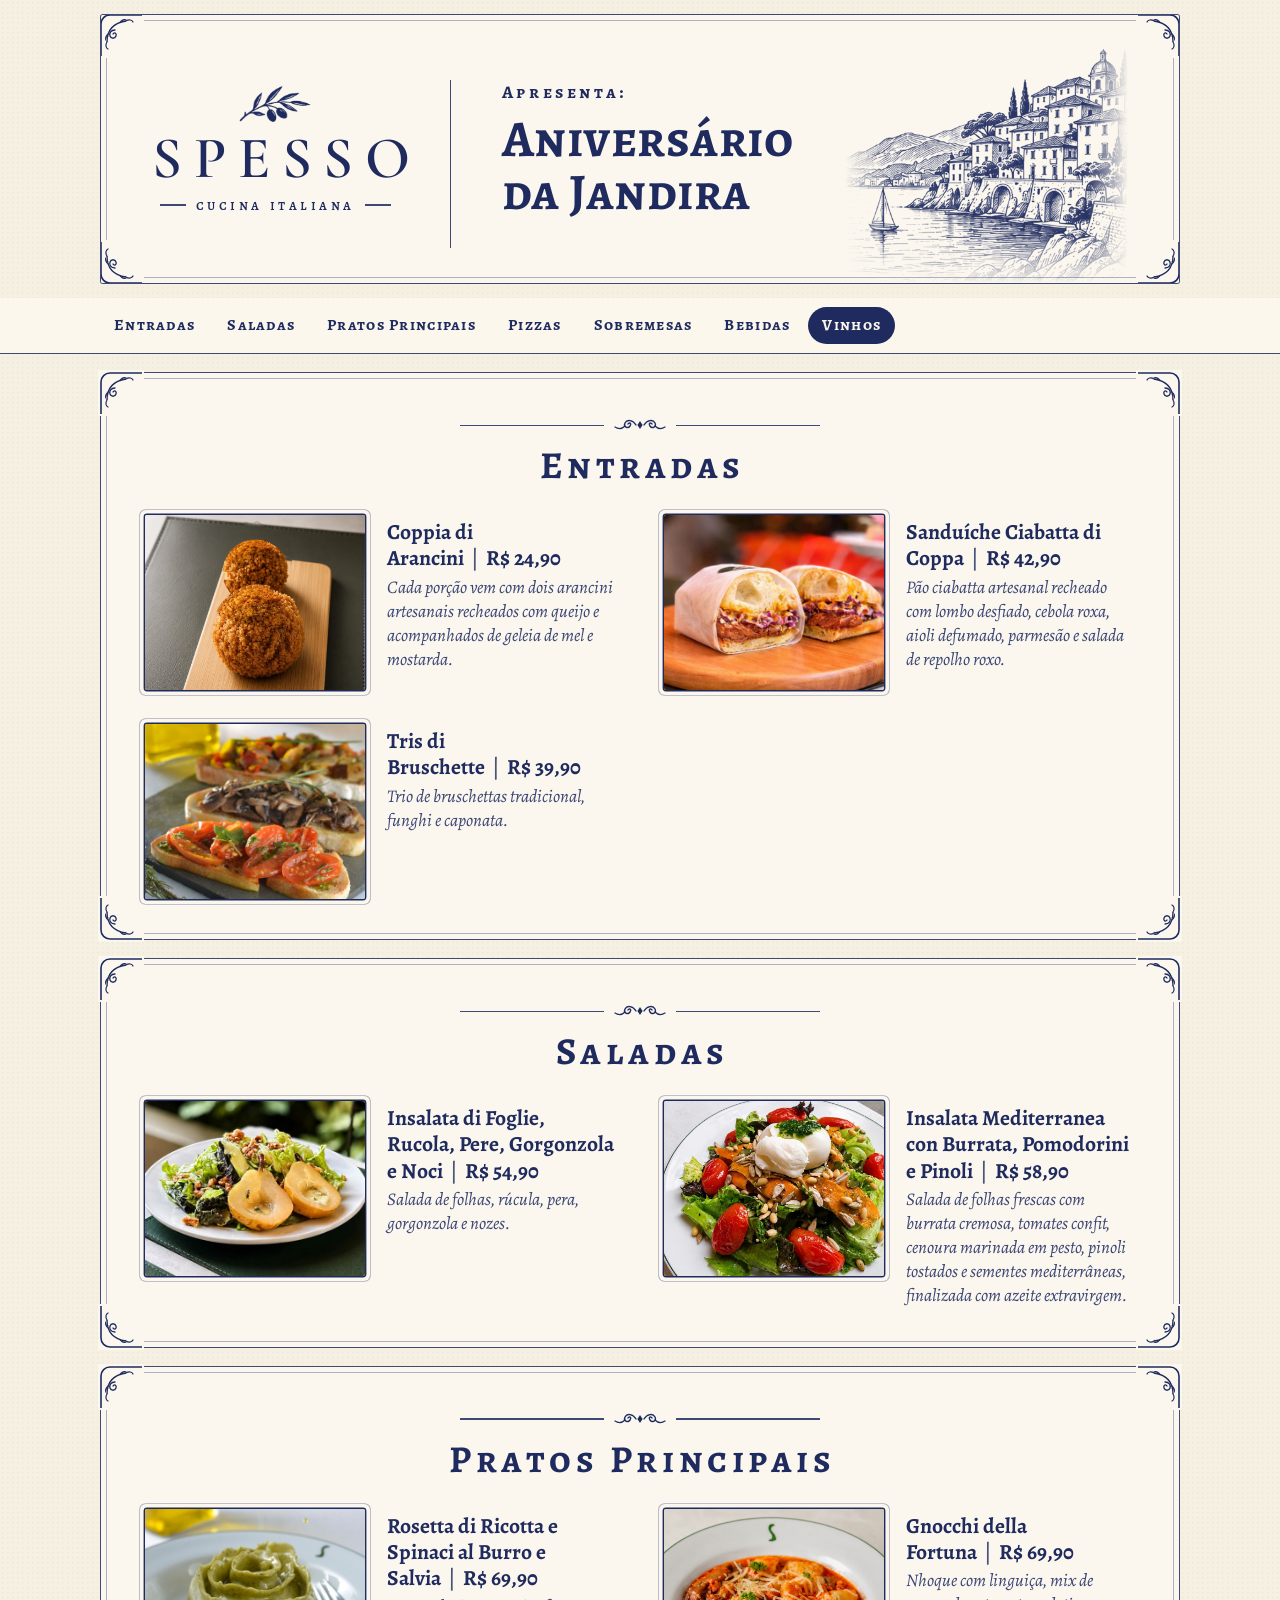
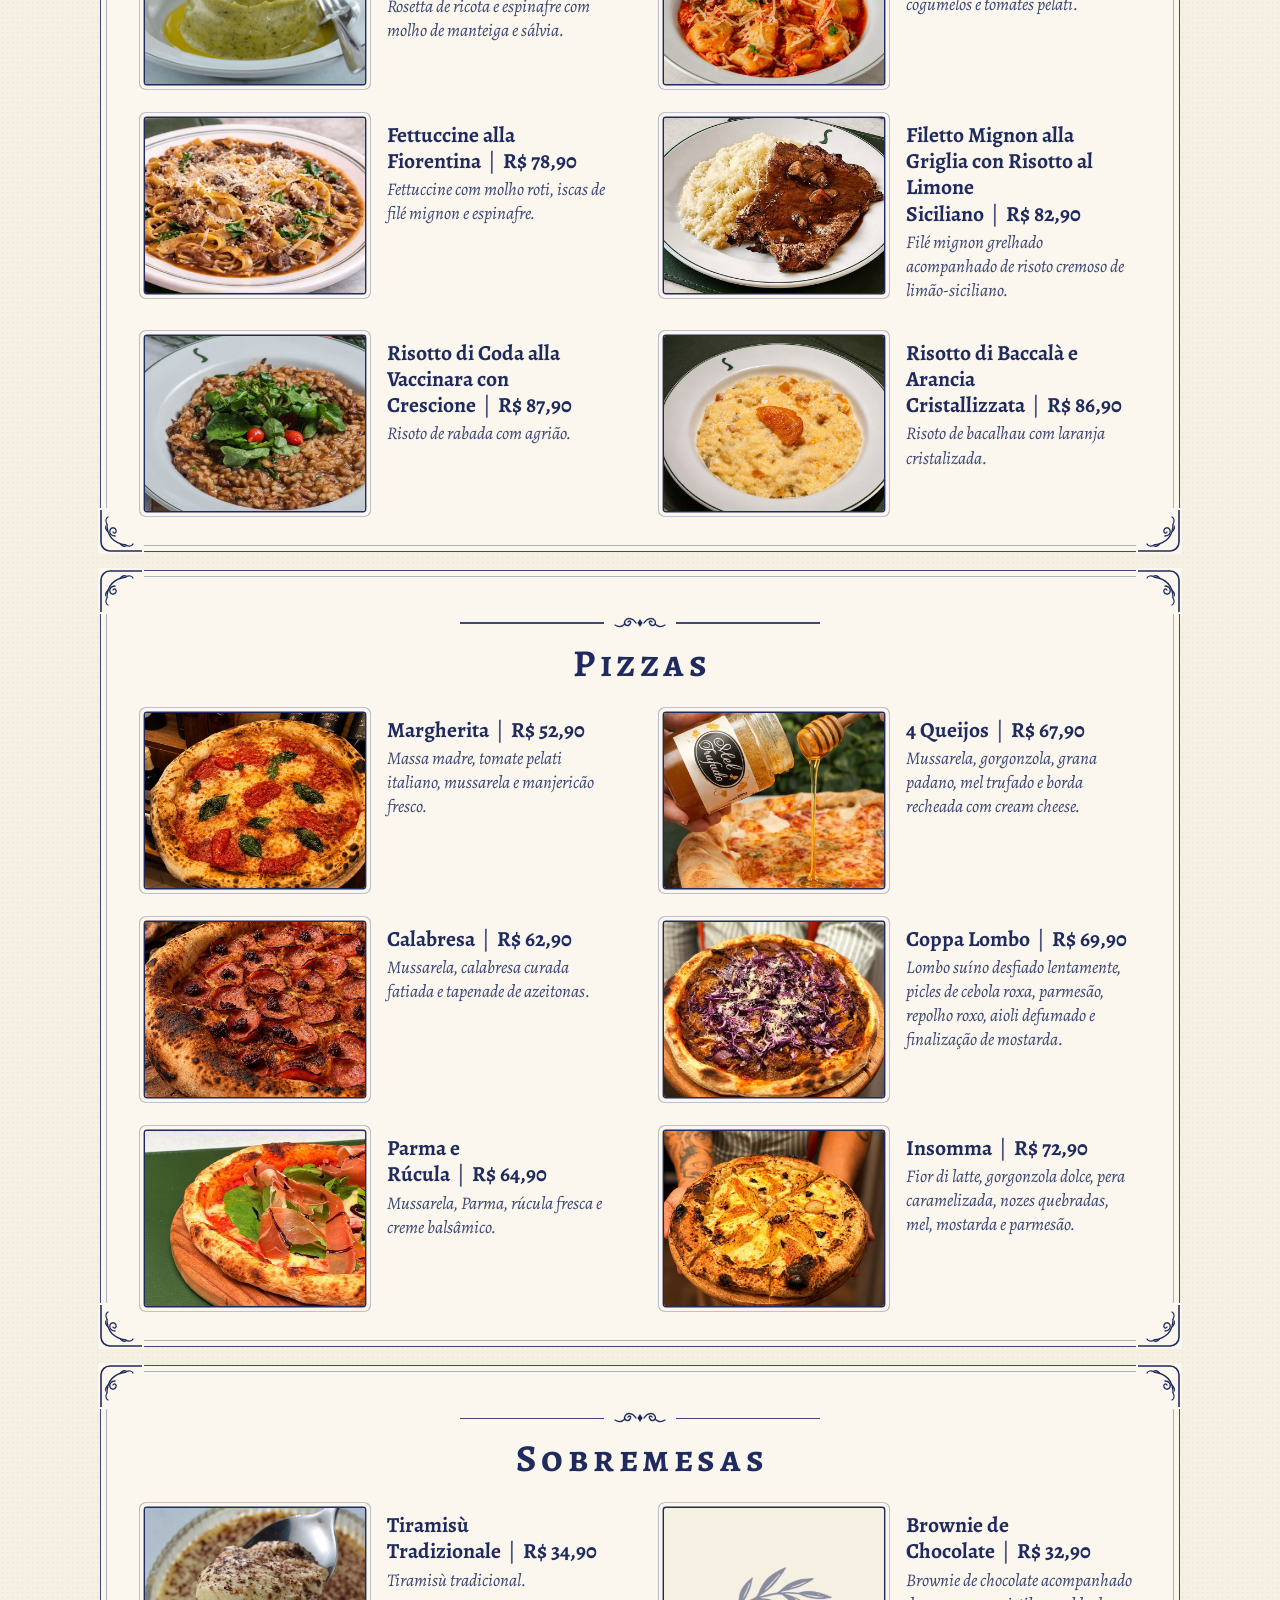
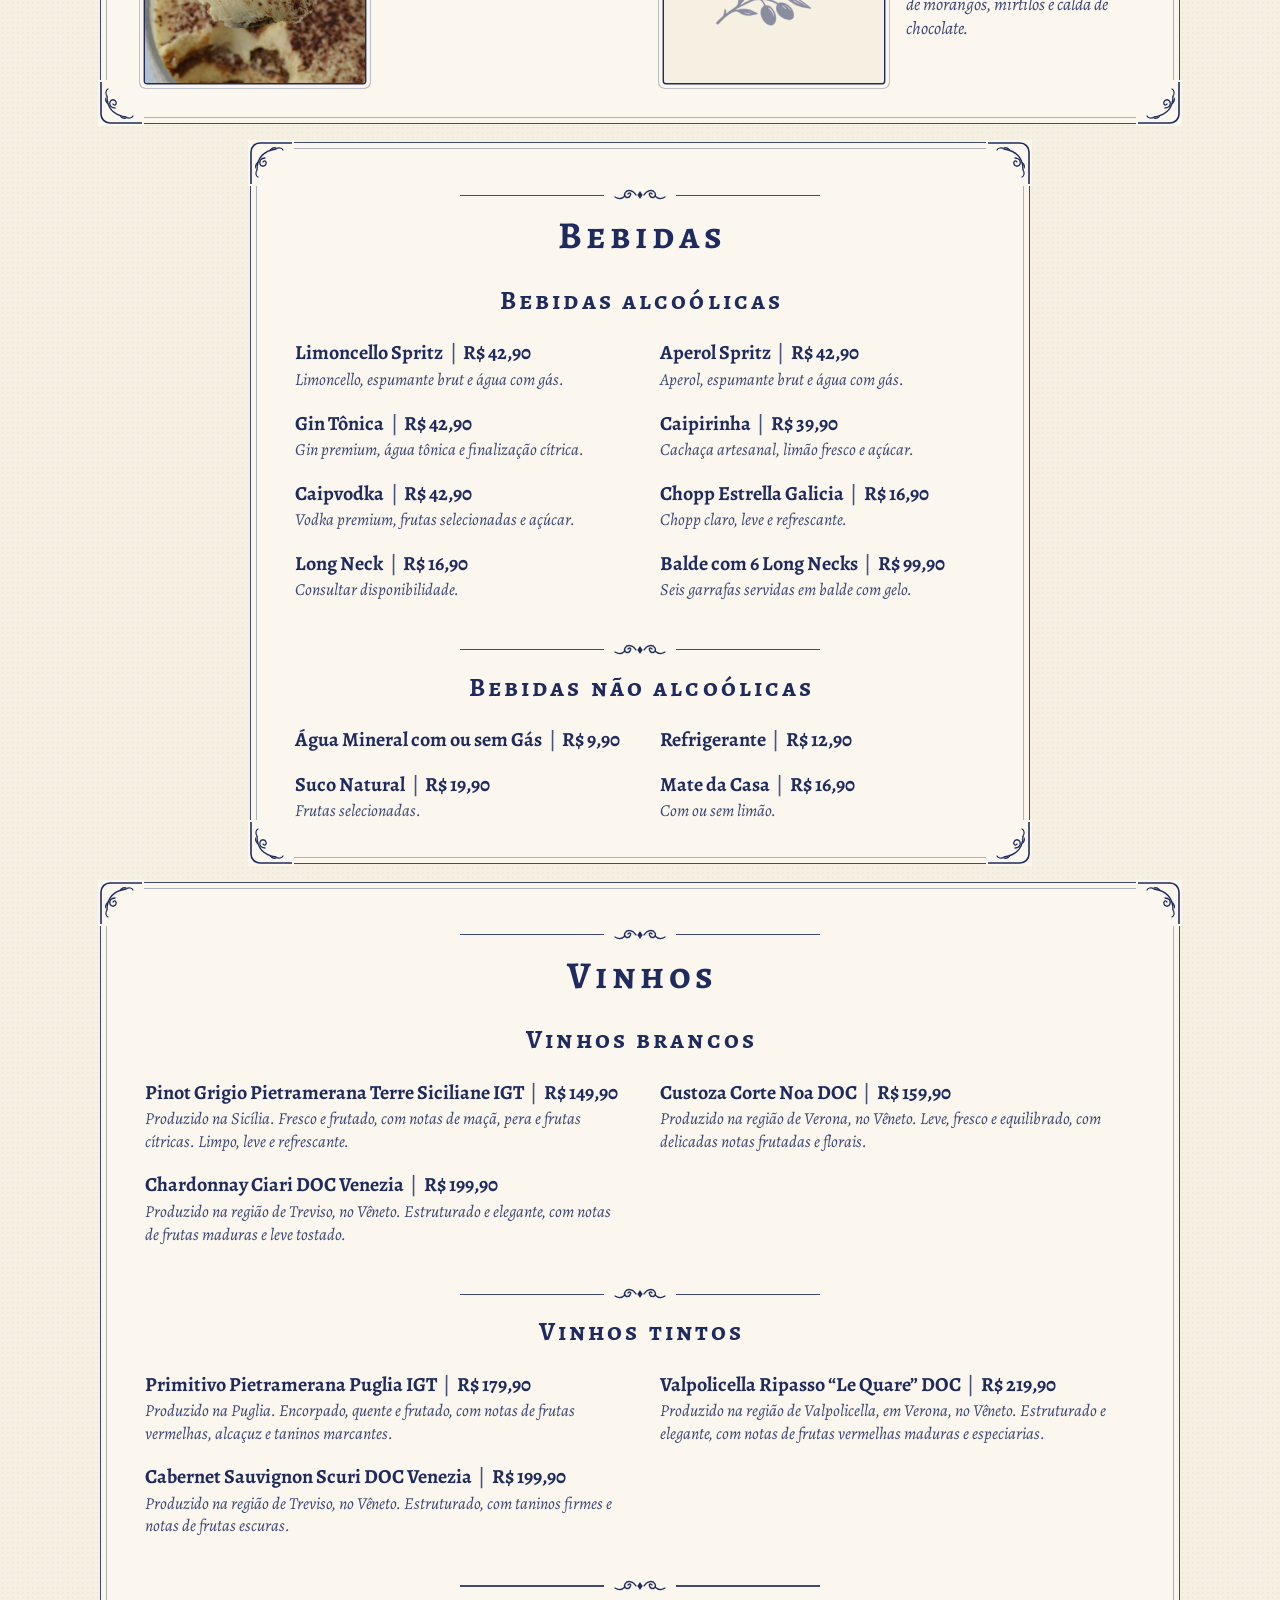
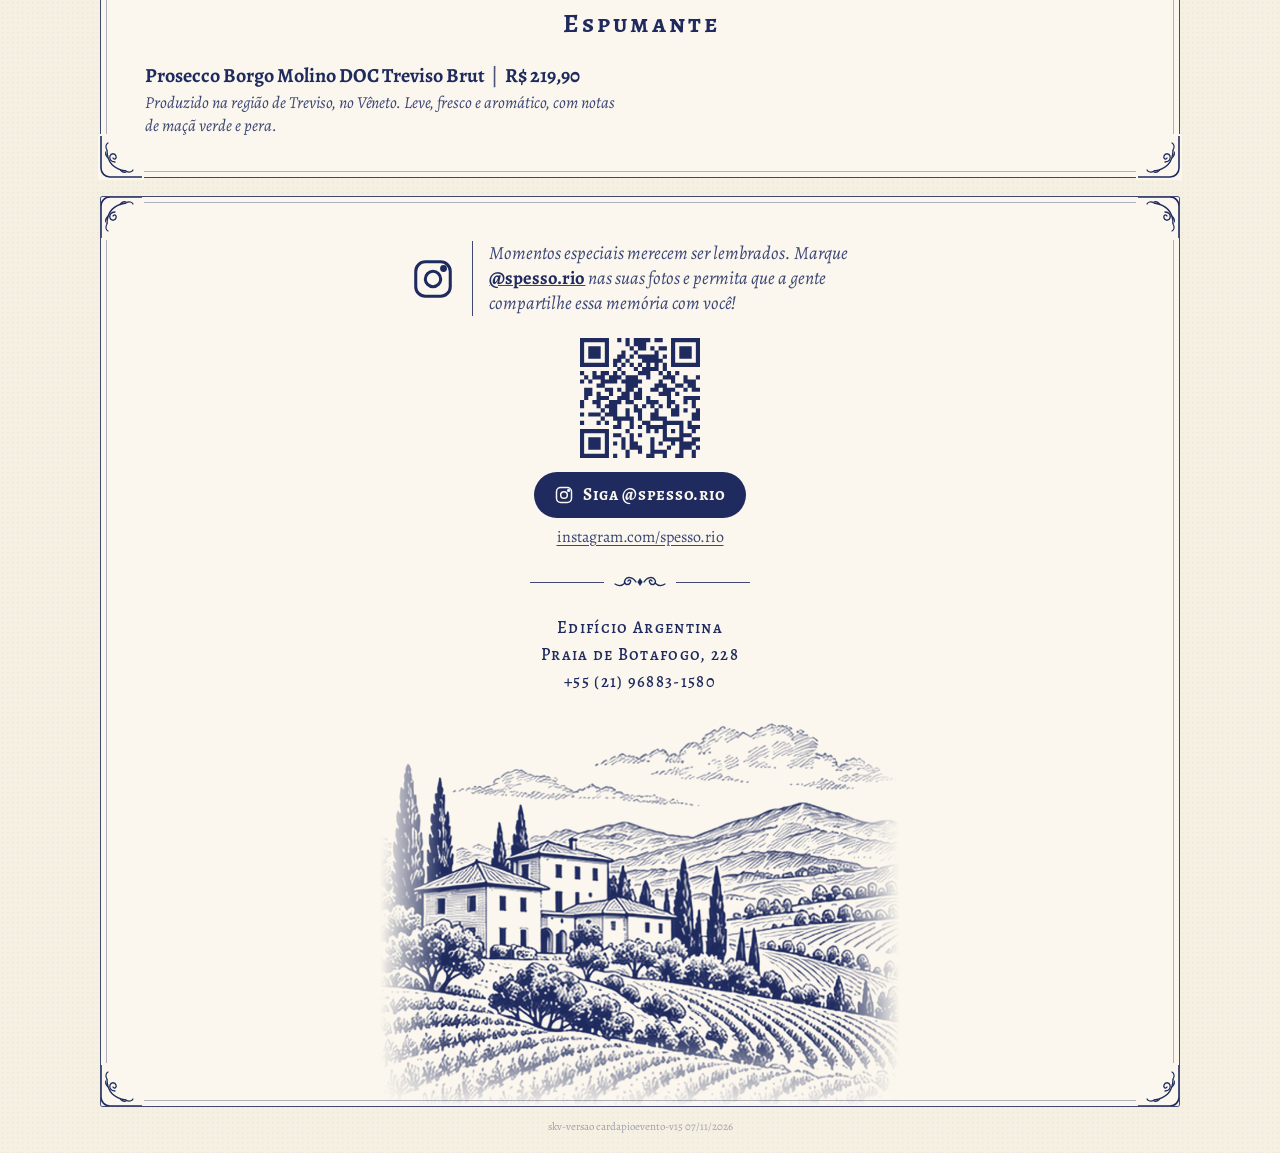
==== commit e2c3754c: "cardapioevento v15: foto do Filetto Mignon (tratada, risoto cremoso) Co-Authored-By: Claude Opus 5.5" ====
--- a/cardapioevento/index.html
+++ b/cardapioevento/index.html
@@ -206,7 +206,7 @@
     </div>
     <img class="vinhedo" src="img/vinhedo.png" alt="Ilustração de um vinhedo italiano" width="896" height="680" loading="lazy"/>
   </div>
-  <div class="ver">skv-versao cardapioevento-v14 07/11/2026</div>
+  <div class="ver">skv-versao cardapioevento-v15 07/11/2026</div>
 </footer>
 
 <script>
@@ -225,7 +225,7 @@
     ['rosetta','Rosetta di Ricotta e Spinaci al Burro e Salvia',69.90,'Rosetta de ricota e espinafre com molho de manteiga e sálvia.'],
     ['gnocchi','Gnocchi della Fortuna',69.90,'Nhoque com linguiça, mix de cogumelos e tomates pelati.'],
     ['fettuccine-fiorentina','Fettuccine alla Fiorentina',78.90,'Fettuccine com molho roti, iscas de filé mignon e espinafre.'],
-    [null,'Filetto Mignon alla Griglia con Risotto al Limone Siciliano',82.90,'Filé mignon grelhado acompanhado de risoto cremoso de limão-siciliano.'],
+    ['filetto-mignon','Filetto Mignon alla Griglia con Risotto al Limone Siciliano',82.90,'Filé mignon grelhado acompanhado de risoto cremoso de limão-siciliano.'],
     ['risotto-coda','Risotto di Coda alla Vaccinara con Crescione',87.90,'Risoto de rabada com agrião.'],
     ['risotto-baccala','Risotto di Baccalà e Arancia Cristallizzata',86.90,'Risoto de bacalhau com laranja cristalizada.'],
   ]}]},
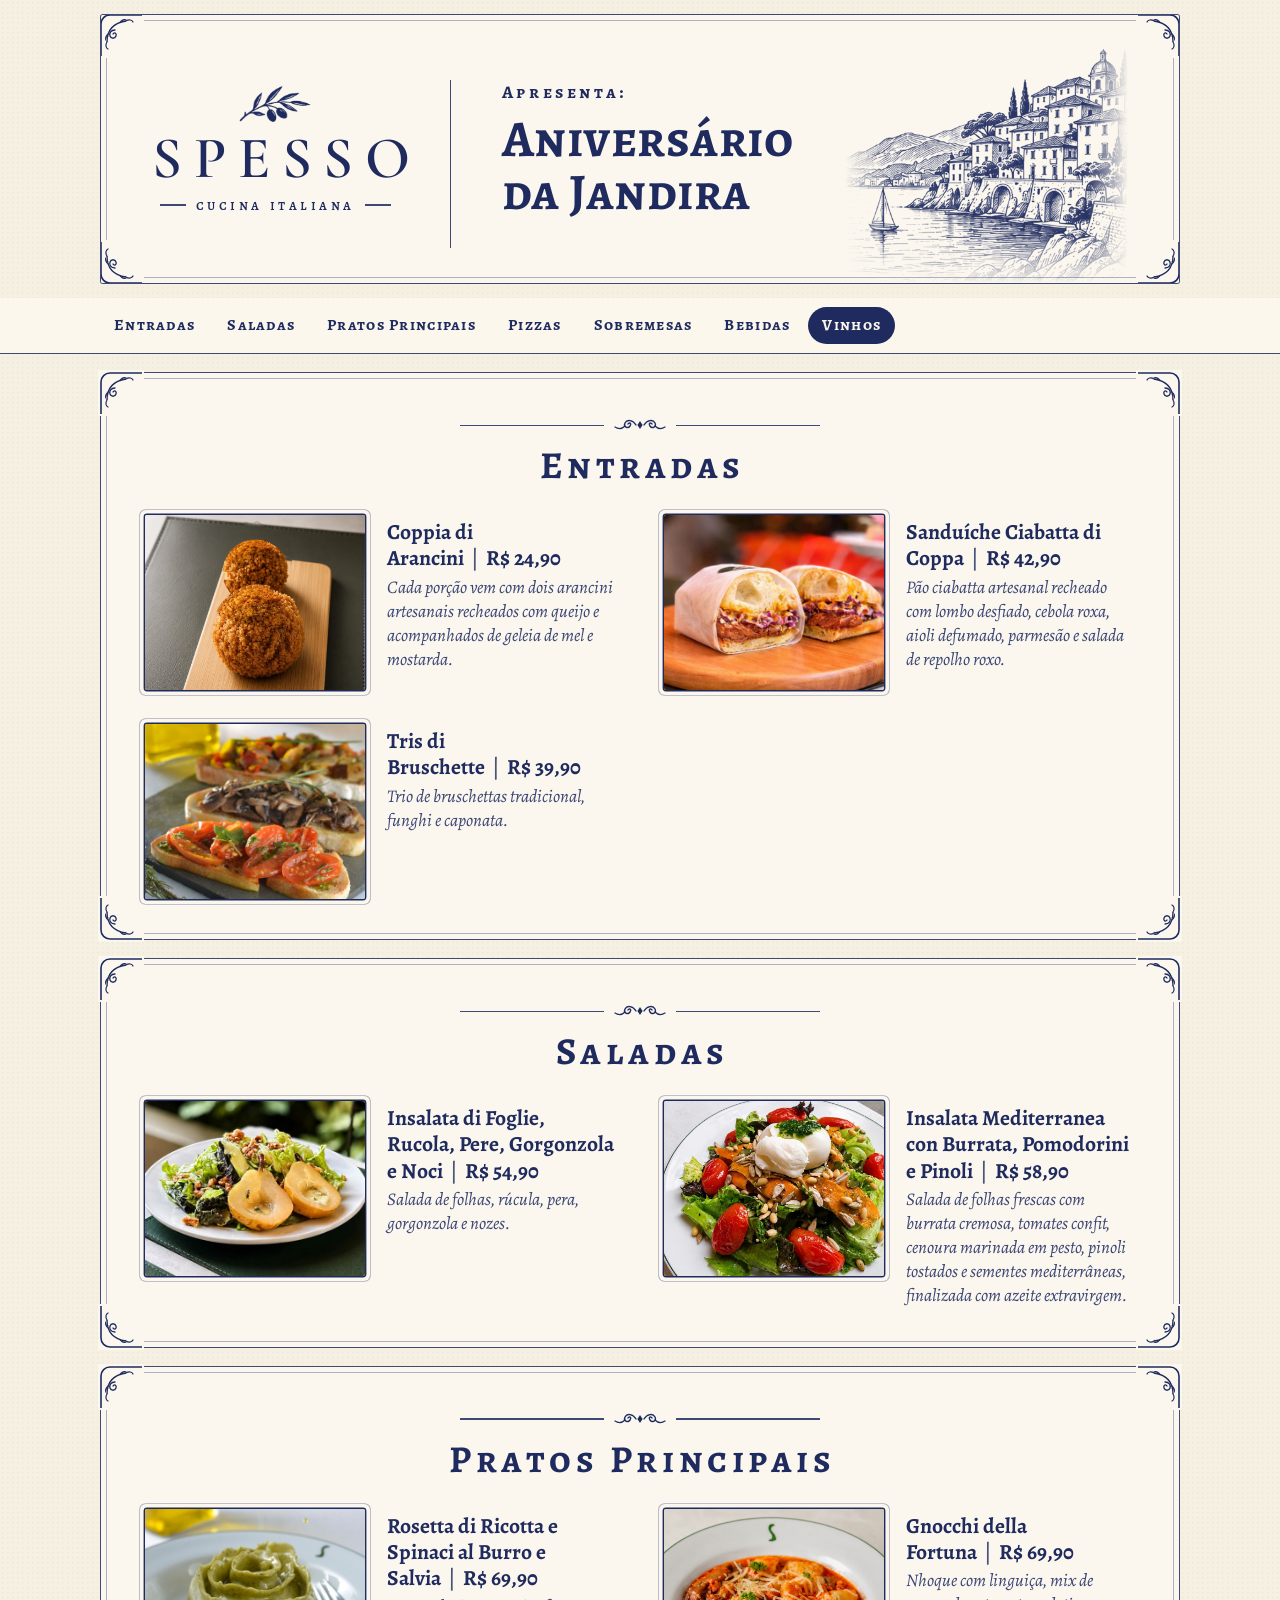
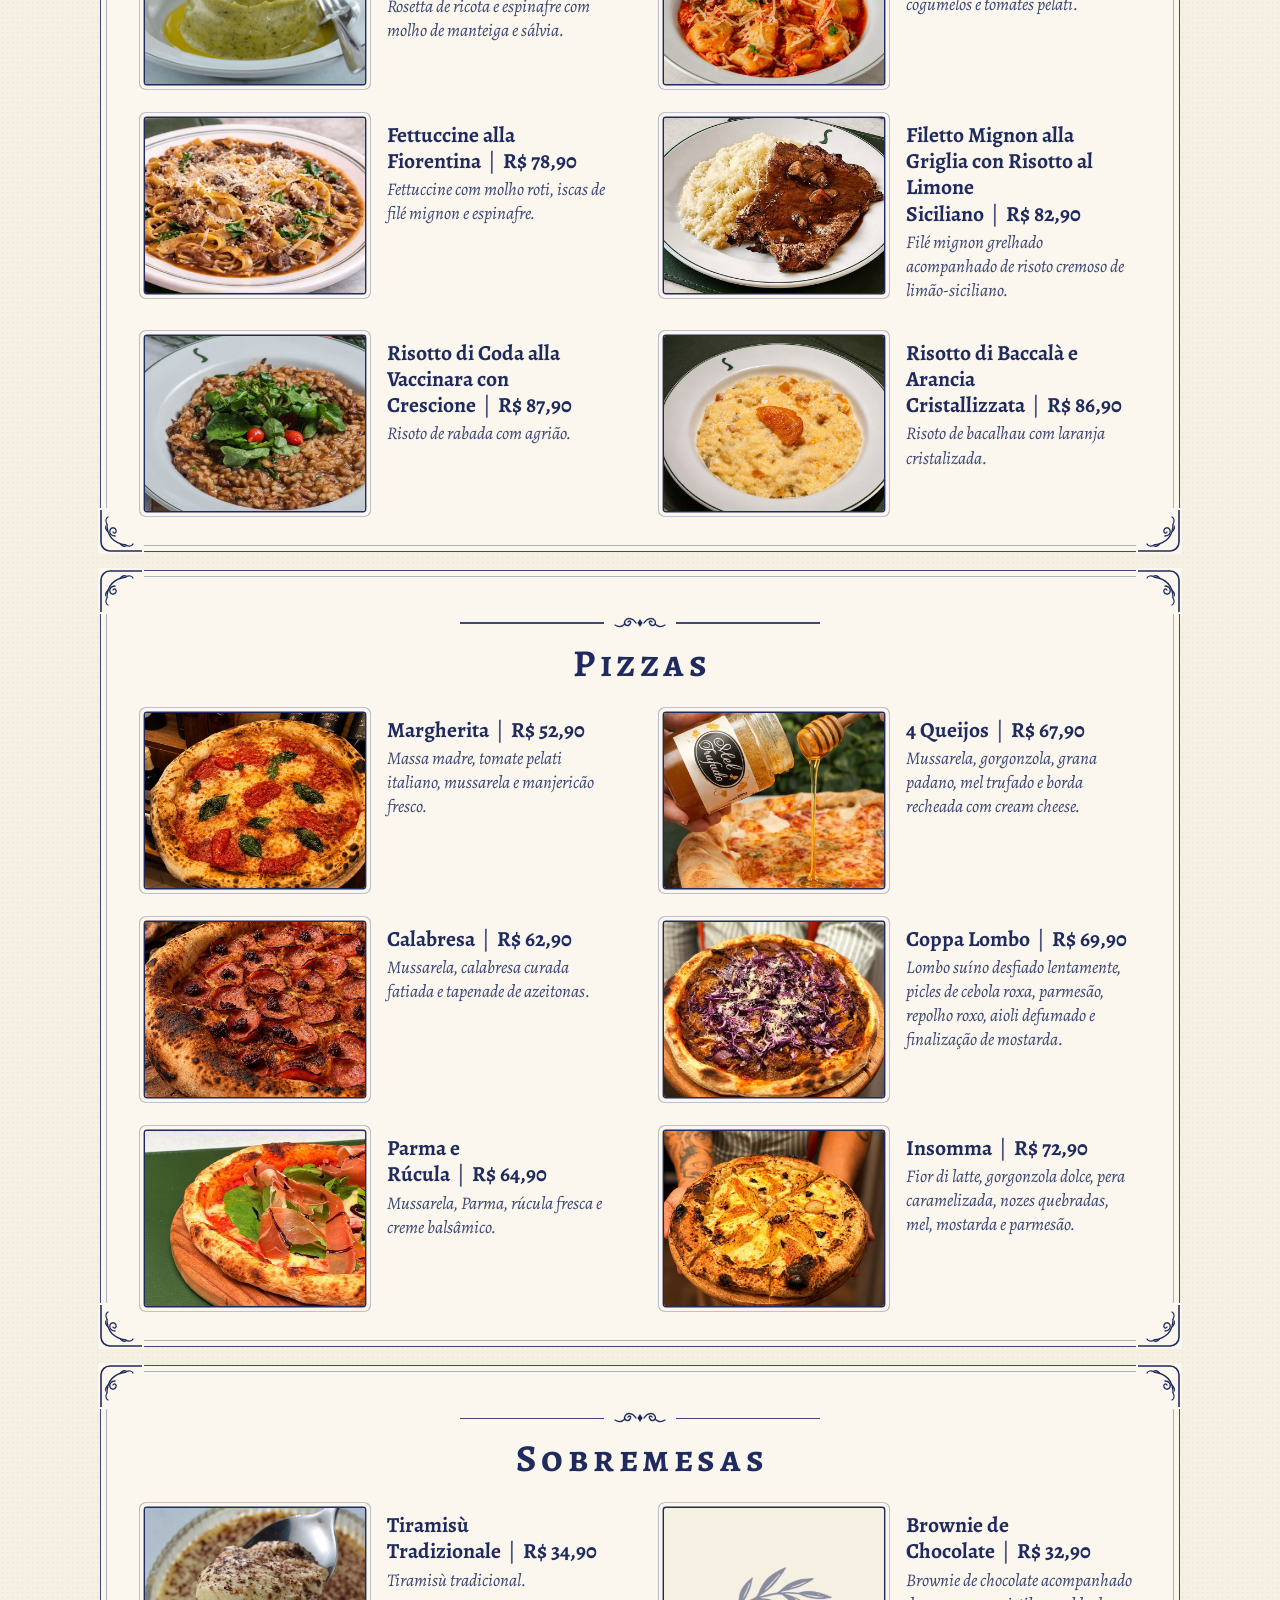
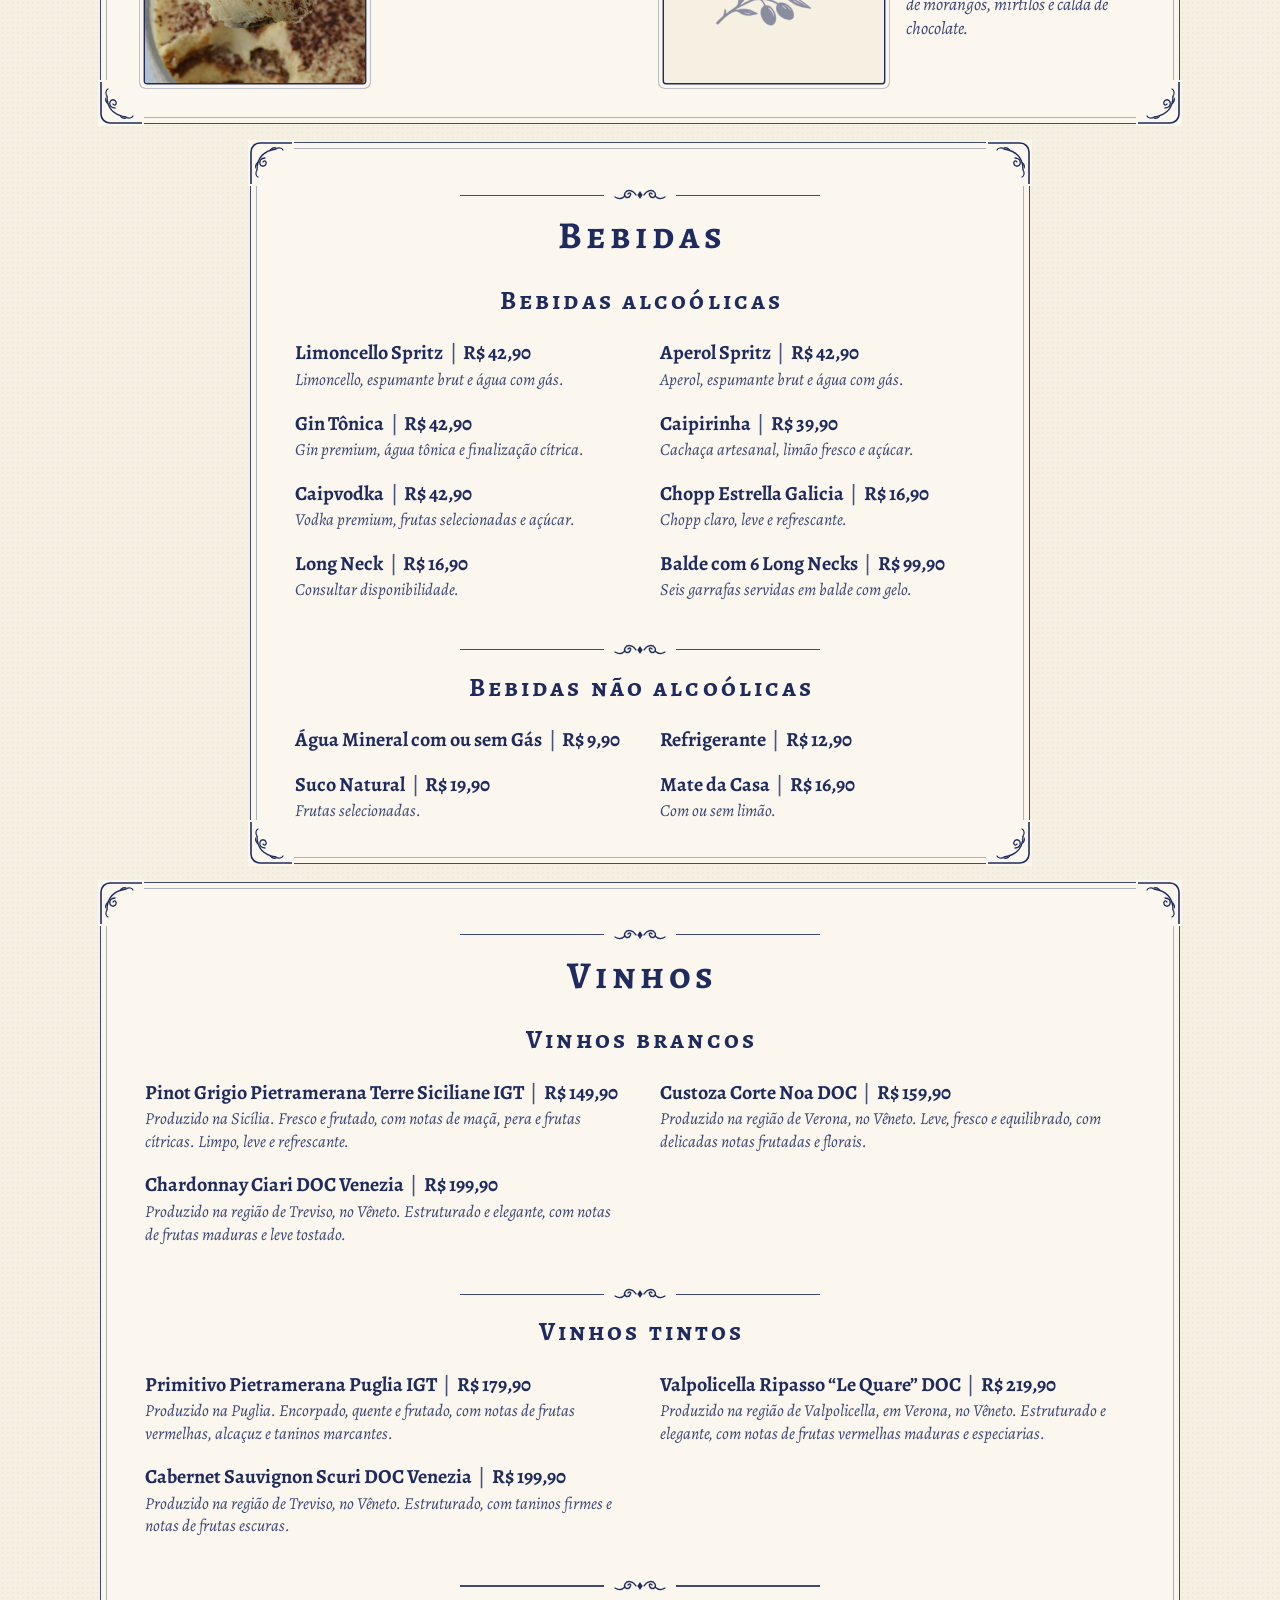
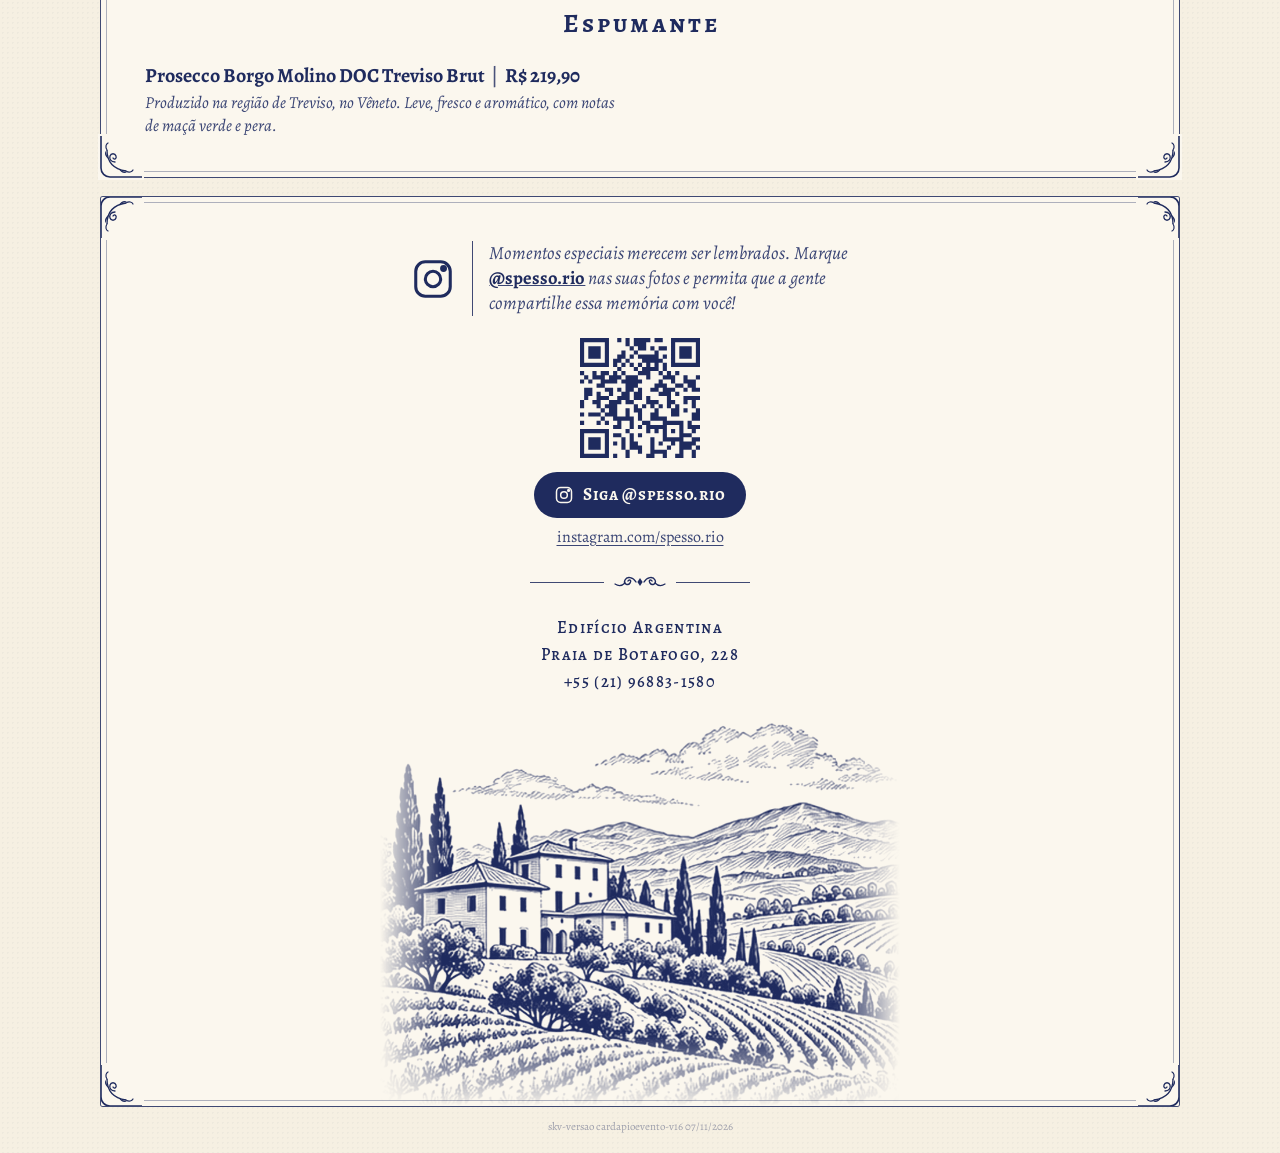
==== commit c8a8489b: "cardapioevento v16: off-white mais marcado no celular, esquema claro fixo Co-Authored-By: Claude Opu" ====
--- a/cardapioevento/index.html
+++ b/cardapioevento/index.html
@@ -8,7 +8,8 @@
 <meta property="og:title" content="Aniversário da Jandira · Spesso Cucina Italiana"/>
 <meta property="og:description" content="Entradas, saladas, massas, risotos, pizzas, sobremesas, bebidas e vinhos."/>
 <meta property="og:image" content="https://spesso.com.br/cardapioevento/img/fettuccine-fiorentina.jpg"/>
-<meta name="theme-color" content="#FBF7EE"/>
+<meta name="theme-color" content="#F5EEDC"/>
+<meta name="color-scheme" content="light"/>
 <link rel="icon" href="data:image/svg+xml,<svg xmlns='http://www.w3.org/2000/svg' viewBox='0 0 100 100'><text y='.9em' font-size='90'>🍋</text></svg>"/>
 <link rel="preconnect" href="https://fonts.googleapis.com"/>
 <link rel="preconnect" href="https://fonts.gstatic.com" crossorigin/>
@@ -16,7 +17,10 @@
 <style>
 :root{
   --ink:#1F2B5E; --ink-soft:#3B4675; --paper:#FBF7EE; --paper-2:#F6F0E2; --rule:rgba(31,43,94,.85);
+  color-scheme:light;
 }
+/* no celular o painel ocupa a tela inteira e o creme claro parecia branco: um off-white mais marcado, no tom do fundo do computador */
+@media(max-width:859px){:root{--paper:#F5EEDC; --paper-2:#EDE3CC;} html,body{background-color:var(--paper-2);}}
 *{box-sizing:border-box;margin:0;padding:0;}
 html{scroll-behavior:smooth;scroll-padding-top:62px;-webkit-text-size-adjust:100%;}
 body{font-family:'Alegreya',Georgia,serif;background:var(--paper-2);color:var(--ink);line-height:1.4;-webkit-tap-highlight-color:transparent;
@@ -73,7 +77,7 @@
 @media(min-width:860px) and (max-width:1060px){.capa .vila{width:min(230px,100%);} .capa .painel{column-gap:22px;} .capa .ct{padding-left:22px;}}
 
 /* ---------- abas ---------- */
-.abas{position:sticky;top:0;z-index:20;background:rgba(251,247,238,.95);backdrop-filter:blur(8px);-webkit-backdrop-filter:blur(8px);
+.abas{position:sticky;top:0;z-index:20;background:var(--paper);background:color-mix(in srgb,var(--paper) 95%,transparent);backdrop-filter:blur(8px);-webkit-backdrop-filter:blur(8px);
   border-bottom:1.4px solid var(--rule);margin-top:14px;}
 .abas .in{max-width:1104px;margin:0 auto;display:flex;gap:4px;overflow-x:auto;padding:9px 12px;scrollbar-width:none;}
 .abas .in::-webkit-scrollbar{display:none;}
@@ -206,7 +210,7 @@
     </div>
     <img class="vinhedo" src="img/vinhedo.png" alt="Ilustração de um vinhedo italiano" width="896" height="680" loading="lazy"/>
   </div>
-  <div class="ver">skv-versao cardapioevento-v15 07/11/2026</div>
+  <div class="ver">skv-versao cardapioevento-v16 07/11/2026</div>
 </footer>
 
 <script>
